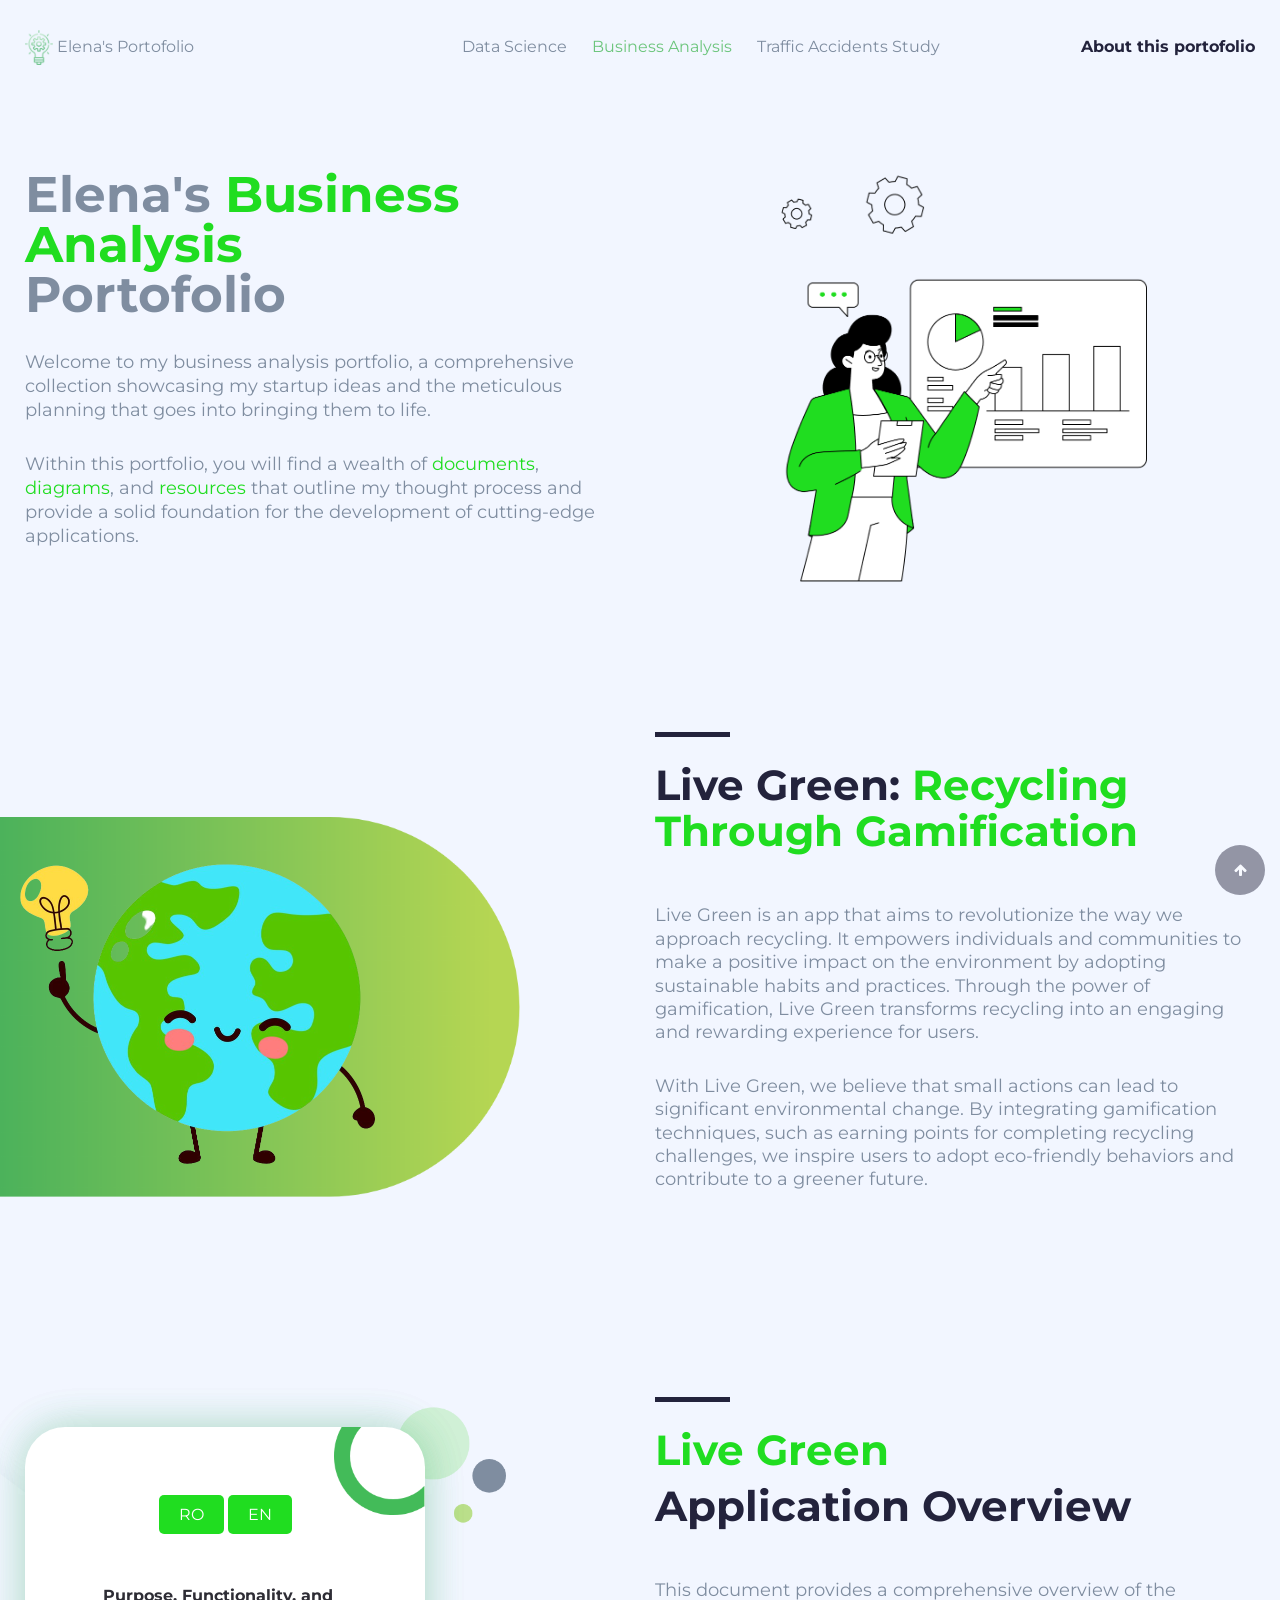
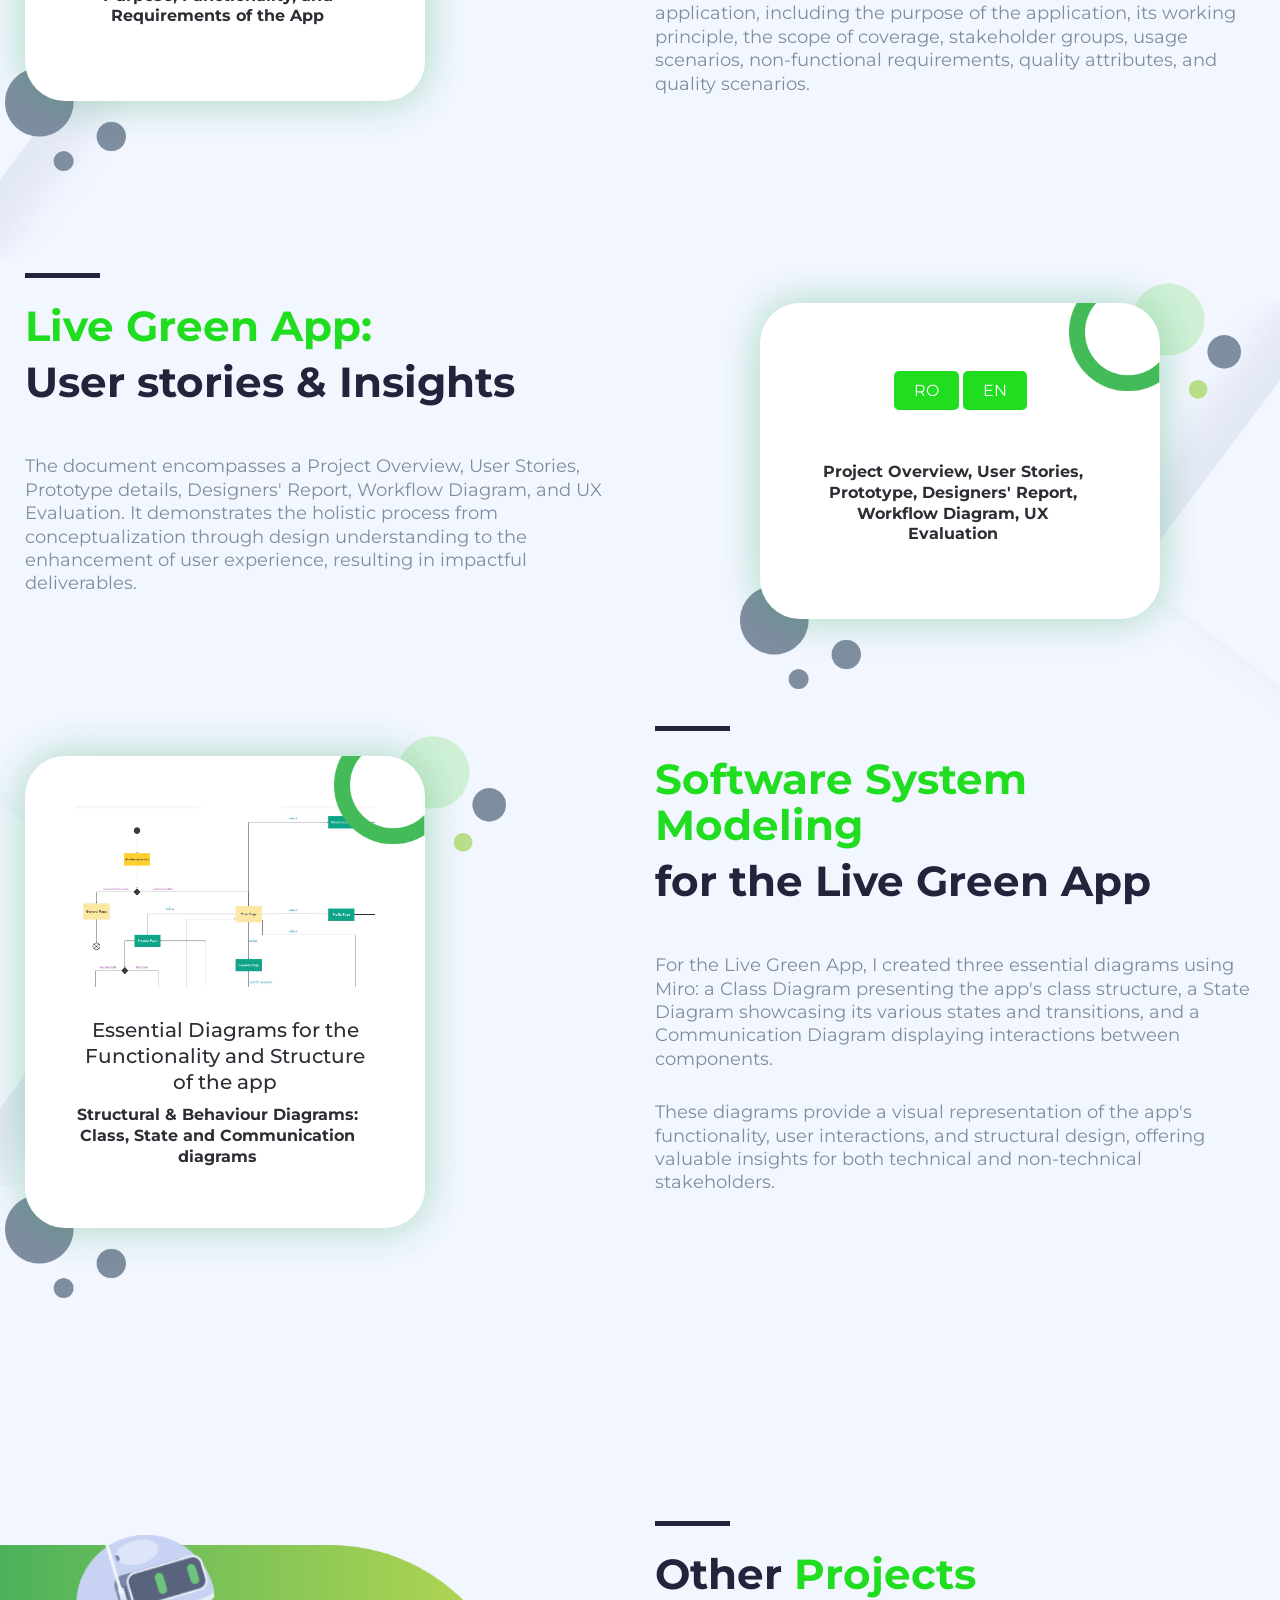
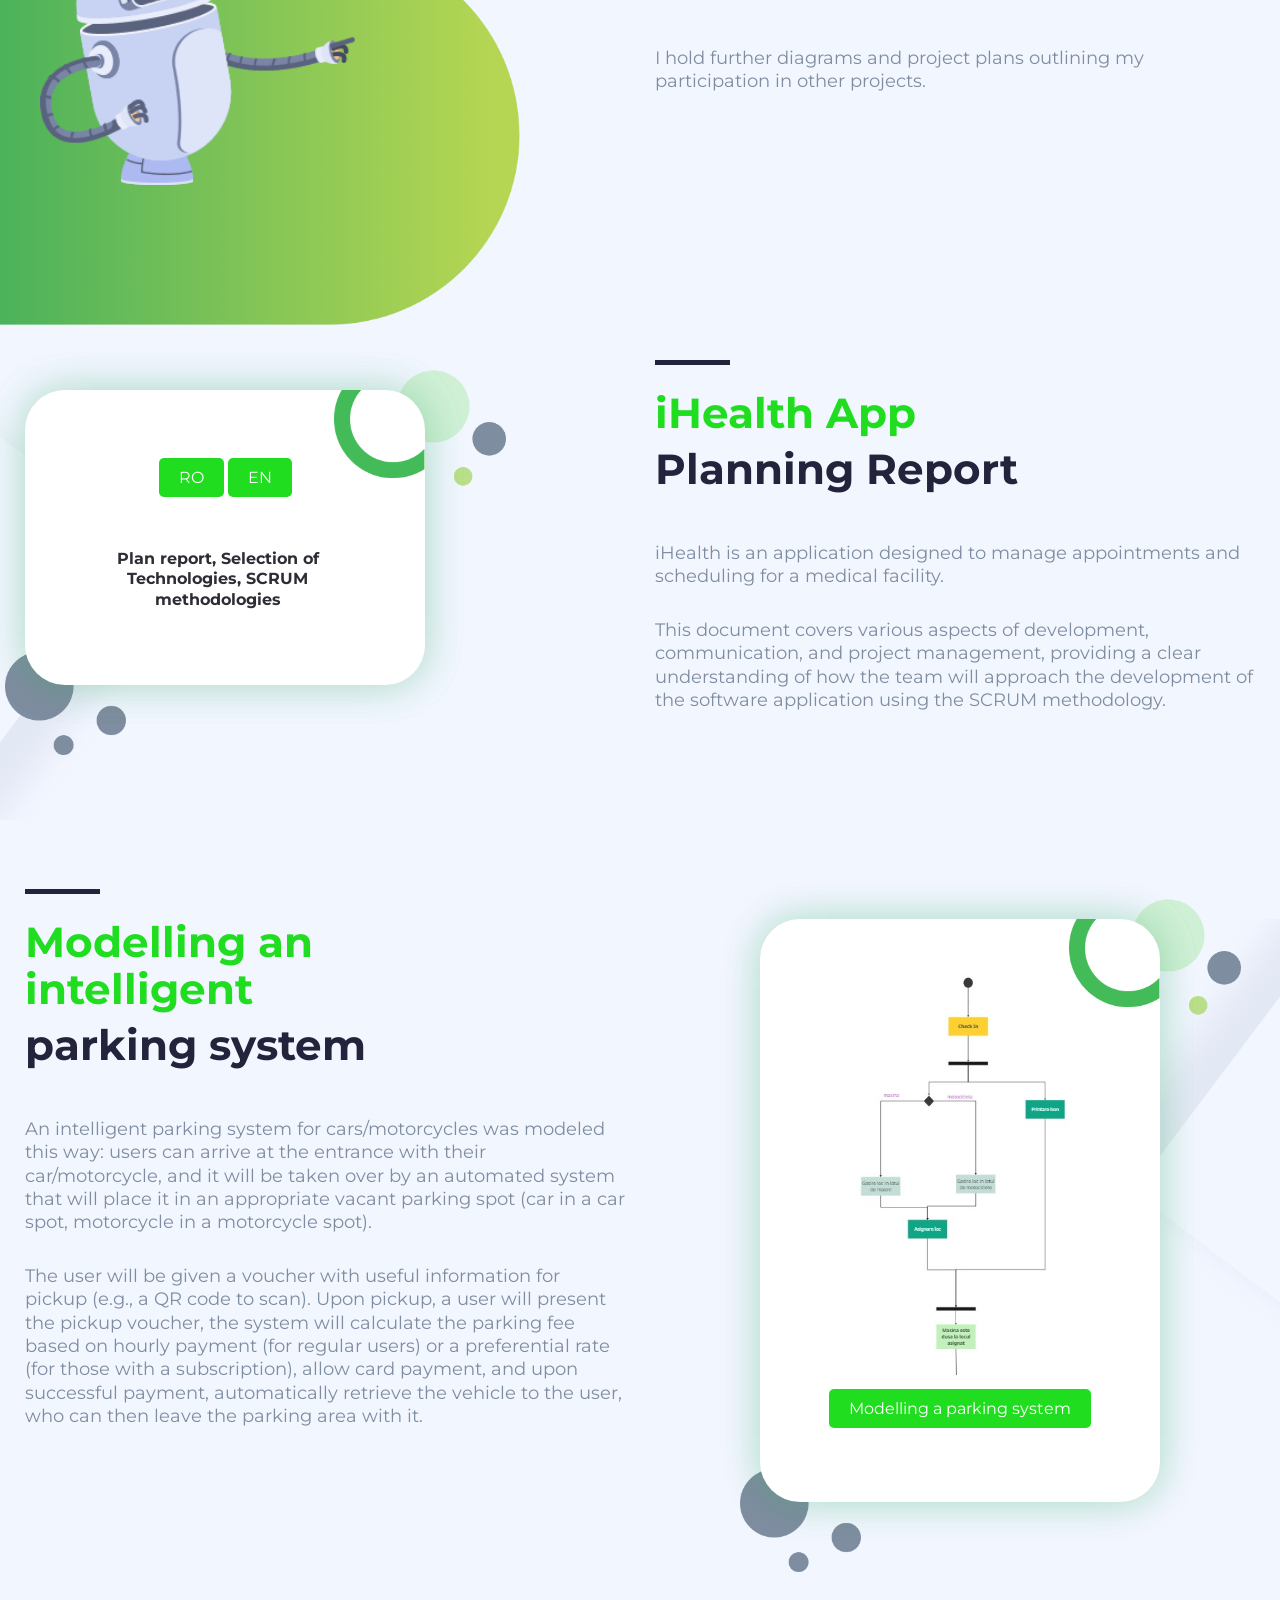
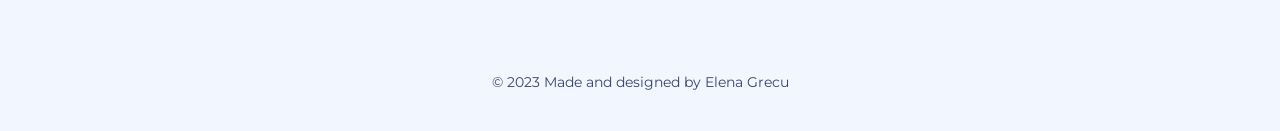
==== business-analysis.html @ 691c973b "Update business-analysis.html" ====
<!DOCTYPE html>
<html lang="ro">

<head>
    <meta http-equiv="Content-Type" content="text/html; charset=utf-8">
    <title>Elena's portofolio</title>
    <link rel="icon" type="image/x-icon" href="assets/images/favicon.ico">
    <meta name="viewport" content="width=device-width">
    <meta name="description" content="Elena's Data Science Portofolio">
    <meta name="keywords" content="data science, machine learning, artificial intelligence, programming, software engineering, web development, computer science, technology, coding, algorithms, analytics, statistics, alexandra grecu, Elena Grecu">
    <link rel="stylesheet" href="https://maxcdn.bootstrapcdn.com/bootstrap/3.4.0/css/bootstrap.min.css">
    <link rel="stylesheet" href="https://cdnjs.cloudflare.com/ajax/libs/font-awesome/4.7.0/css/font-awesome.min.css">
    <link rel="preconnect" href="https://fonts.gstatic.com">
    <link href="https://fonts.googleapis.com/css2?family=Montserrat:ital,wght@0,300;0,400;0,500;0,600;0,700;0,800;1,400&display=swap" rel="stylesheet">
    <link rel="stylesheet" type="text/css" href="./assets/css/animate.css">
    <link rel="stylesheet" type="text/css" href="./assets/css/style2.css">
</head>

<body>
    <!-- < -->
      <header>
        <div class="container">
          <div class="row">
            <div class="col-md-3 col-xs-12">
              <div class="logo-area">
                <a
                  href="index.html"
                  style="
                    color: inherit;
                    text-decoration: none;
                    font-size: 16px;
                    /* font-weight: bold; */
                    
                  "
                >
                  <img
                    style="height: 35px"
                    src="./assets/images/bec.png"
                    alt=""
                  />
                  Elena's Portofolio
                </a>
              </div>
            </div>
            <div class="col-md-6 hidden-sm hidden-xs col-xs-12">
              <ul class="header-menu-center">
                <li><a href="data-science-page.html">Data Science</a></li>
                <li><a href="business-analysis.html" style="color: #6cc57c;">Business Analysis</a></li>
                <li><a href="https://alexandragrecu.github.io/accidente-rutiere-din-Romania/" target="_blank">Traffic Accidents Study</a></li>
              </ul>
            </div>
            <div class="col-md-3 hidden-sm hidden-xs col-xs-12">
              <ul class="header-menu-right">
                <li>
                  <a class="login-butto" href="index.html"
                    >About this portofolio</a
                  >
                </li> 
                <!-- <li><a class="register-button" href="#">Register</a></li> -->
              </ul>
            </div>
            <div class="hidden-md col-xs-12">
              <!-- Simulate a smartphone / tablet -->
              <div class="mobile-container">
                <!-- Top Navigation Menu -->
                <div class="topnav">
                  <div id="myLinks">
                    <ul class="header-menu-mobile">
                      <li><a href="data-science-page.html">Data Science</a></li>
                      <li><a href="business-analysis.html" style="color: #6cc57c;">Business Analysis</a></li>
                      <li><a href="https://alexandragrecu.github.io/accidente-rutiere-din-Romania/" target="_blank">Traffic Accidents Study</a></li>
                      <li>
                        <a class="login-butto" href="index.html"
                          >About this portofolio</a
                        >
                      </li>
                      <!-- <li><a class="register-button" href="#">Register</a></li> -->
                    </ul>
                  </div>
                  <a
                    href="javascript:void(0);"
                    class="icon"
                    onclick="myFunction()"
                  >
                    <i class="fa fa-bars"></i>
                  </a>
                </div>
              </div>
            </div>
          </div>
        </div>
      </header>
    </header>
    <div class="main-content">
        <div class="section-1-homepage">
          <div class="container">
            <div class="row">
              <div class="col-md-6 col-xs-12">
                
                <div class="title-section-1-home">
                  <span>Elena's</span> Business Analysis<br> <span>Portofolio</span>
                </div>
                <div class="text-section-1-home">
                  <p>Welcome to my business analysis portfolio, a comprehensive collection showcasing my startup ideas and the meticulous planning that goes into bringing them to life. </p>
                </div>
                <div class="text-section-1-home">
                  <p>Within this portfolio, you will find a wealth of <span>documents</span>, <span>diagrams</span>, and <span>resources</span> that outline my thought process and provide a solid foundation for the development of cutting-edge applications.</div>
              </div>
              <div class="col-md-6 col-xs-12 image-container">
                <img style="max-width:100%; height:430px" src="./assets/images/Picture17.png" alt="">
              </div>
            </div>
          </div>
        </div>
        <div class="section-4-homepage wow fadeInUp" data-wow-duration="2s">
          <div class="container">
            <div class="row">
              <div class="col-md-6 col-xs-12 image-container">
                <img class="hey" style="max-width:100%; height: 300px;" src="./assets/images/earth.png" alt="">
              </div>
              <div class="col-md-6 col-xs-12">
                <div class="box-text-general">
                  <div class="title-general-home">
                   <span> Live Green:</span> Recycling Through Gamification
                  </div>
                  <div class="text-general-home">
                    <p>Live Green is an app that aims to revolutionize the way we approach recycling. It empowers individuals and communities to make a positive impact on the environment by adopting sustainable habits and practices. Through the power of gamification, Live Green transforms recycling into an engaging and rewarding experience for users. </div>             
                    </p><div class="text-general-home">
                    With Live Green, we believe that small actions can lead to significant environmental change. By integrating gamification techniques, such as earning points for completing recycling challenges, we inspire users to adopt eco-friendly behaviors and contribute to a greener future. </div>
                </div>
              </div>
            </div>
          </div>
        </div>
        <div class="section-2-homepage wow fadeInUp" data-wow-duration="2s">
          <div class="container">
            <div class="row">
              <div class="col-md-5 col-xs-12">
                <div class="elements-column">
                <div class="box-section-general">
                  <!-- <a href="https://app.datacamp.com/workspace/w/6c9d82b8-cd31-4c52-8774-273d76a9531d" target="_blank"><img src="./assets/images/globe.png" alt=""></a> -->
                </br>
                <div class="buttons graph6">
                  <a href="https://drive.google.com/file/d/1_AqJut3839xTU5Zo-u4Qf8t7uZCPCh2w/view?usp=sharing" target="_blank">
                    <button id="button1">RO</button>
                  </a>
                  <a href="https://drive.google.com/file/d/17r69xDMjmor3cJlp36Nh5zQcIaoAexR2/view?usp=sharing" target="_blank">
                    <button id="button2">EN</button>
                  </a>
                </div>
                
                </br>
              </br> 
                  <!-- <a href="https://app.datacamp.com/workspace/w/6c9d82b8-cd31-4c52-8774-273d76a9531d" target="_blank"><h3>See the document </h3></a> -->
                  <p>Purpose, Functionality, and Requirements of the App</p>
                </br>
                </div>
                </div>
              </div>
              <div class="col-md-1 col-xs-12">

              </div>
              <div class="col-md-6 col-xs-12">
                <div class="box-text-general">
                  <div class="title-general-home">
                    <a href="https://app.datacamp.com/workspace/w/6c9d82b8-cd31-4c52-8774-273d76a9531d" target="_blank"><p class="subtitle-2">Live Green</p><span>Application Overview</span></a>
                  </div>
                  <div class="text-general-home">
                    <p>This document provides a comprehensive overview of the application, including <span>the purpose of the application</span>, its working principle, the scope of coverage, stakeholder groups, usage scenarios, non-functional requirements, quality attributes, and quality scenarios.  </div>
                    </p></div>
              </div>
            </div>
          </div>
        </div>
       
        <div class="section-3-homepage wow fadeInUp" data-wow-duration="2s">
          <div class="container">
            <div class="row">
              <div class="col-md-6 col-xs-12">
                <div class="box-text-general">
                  <div class="title-general-home">
                    <a href="https://app.datacamp.com/workspace/w/d6049a2d-1536-4d8d-bc6f-d5616fc0bb46" target="_blank"><p class="subtitle-2">Live Green App: </p><span>User stories & Insights</span></a>
                  </div>
                  <div class="text-general-home">
                    The document encompasses a Project Overview, User Stories, Prototype details, Designers' Report, Workflow Diagram, and UX Evaluation. It demonstrates the holistic process from conceptualization through design understanding to the enhancement of user experience, resulting in impactful deliverables.</div>
                </div>
              </div>
              <div class="col-md-1 col-xs-12">

              </div>
              <div class="col-md-5 col-xs-12">
                <div class="elements-column">
                <div class="box-section-general">
                  <!-- <a href="https://app.datacamp.com/workspace/w/6c9d82b8-cd31-4c52-8774-273d76a9531d" target="_blank"><img src="./assets/images/globe.png" alt=""></a> -->
                </br>
                <div class="buttons graph6">
                  <a href="https://drive.google.com/file/d/1DSiHU_jlLmCICuCprt4lgh5jXlogUVrO/view?usp=sharing" target="_blank">
                    <button id="button1">RO</button>
                  </a>
                  <a href="https://drive.google.com/file/d/1no0Mxrmud4ndqVIcKyiqf34TwbOM8T-u/view?usp=sharing" target="_blank">
                    <button id="button2">EN</button>
                  </a>
                </div>
                
                </br>
              </br> 
                  <!-- <a href="https://app.datacamp.com/workspace/w/6c9d82b8-cd31-4c52-8774-273d76a9531d" target="_blank"><h3>See the document </h3></a> -->
                  <p>Project Overview, User Stories, Prototype, Designers' Report, Workflow Diagram, UX Evaluation</p>
                </br>
                </div>
                </div>
 
            </div>
          </div>
        </div>
        <div class="section-2-homepage wow fadeInUp" data-wow-duration="2s">
          <div class="container">
            <div class="row">
              <div class="col-md-5 col-xs-12">
                <div class="elements-column">
                <div class="box-section-general">
                  <a href="https://miro.com/app/board/uXjVMvkHWYo=/?share_link_id=693115147504" target="_blank"><img src="./assets/images/Miro.jpeg" alt=""></a>
                  <a href="https://miro.com/app/board/uXjVMvkHWYo=/?share_link_id=693115147504" target="_blank"><h3>Essential Diagrams for the Functionality and Structure of the app</h3></a>
                  <p>Structural & Behaviour Diagrams: Class, State and Communication diagrams </p>
                </div>
                </div>
              </div>
              <div class="col-md-1 col-xs-12">

              </div>
              <div class="col-md-6 col-xs-12">
                <div class="box-text-general">
                  <div class="title-general-home">
                    <a href="https://miro.com/app/board/uXjVMvkHWYo=/?share_link_id=693115147504" target="_blank"><p class="subtitle-2">Software System Modeling</p><span>for the Live Green App</span></a>
                  </div>
                  <div class="text-general-home">
                    For the Live Green App, I created three essential diagrams using Miro: a Class Diagram presenting the app's class structure, a State Diagram showcasing its various states and transitions, and a Communication Diagram displaying interactions between components.  </div>
                </div>
                <div class="text-general-home">These diagrams provide a visual representation of the app's functionality, user interactions, and structural design, offering valuable insights for both technical and non-technical stakeholders.</div>
              </div>
              </div>
            </div>
          </div>
        </div>
        <div class="section-4-homepage wow fadeInUp" data-wow-duration="2s">
          <div class="container">
            <div class="row">
              <div class="col-md-6 col-xs-12 image-container">
                <img class="hey" style="max-width:100%; height: 250px;" src="./assets/images/Picture3.png" alt="">
              </div>
              <div class="col-md-6 col-xs-12">
                <div class="box-text-general">
                  <div class="title-general-home">
                   <span> Other</span> Projects
                  </div>
                  <div class="text-general-home">
                    <p>I hold further diagrams and project plans outlining my participation in other projects.
                    </p> </div>             
                    
                </div>
              </div>
            </div>
          </div>
        </div>
        <div class="section-2-homepage wow fadeInUp" data-wow-duration="2s">
          <div class="container">
            <div class="row">
              <div class="col-md-5 col-xs-12">
                <div class="elements-column">
                <div class="box-section-general">
                  <!-- <a href="https://app.datacamp.com/workspace/w/6c9d82b8-cd31-4c52-8774-273d76a9531d" target="_blank"><img src="./assets/images/globe.png" alt=""></a> -->
                </br>
                <div class="buttons graph6">
                  <a href="https://drive.google.com/file/d/191-B8B3EBjXyEZB3q5Nn8Nxi10x_H9sl/view?usp=sharing" target="_blank">
                    <button id="button1">RO</button>
                  </a>
                  <a href="https://drive.google.com/file/d/1WKAvLH89ElUxSqQJqWlHrQ6SIrRmnUkG/view?usp=sharing" target="_blank">
                    <button id="button2">EN</button>
                  </a>
                </div>
                
                </br>
              </br> 
                  <!-- <a href="https://app.datacamp.com/workspace/w/6c9d82b8-cd31-4c52-8774-273d76a9531d" target="_blank"><h3>See the document </h3></a> -->
                  <p>Plan report, Selection of Technologies, SCRUM methodologies</p>
                </br>
                </div>
                </div>
              </div>
              <div class="col-md-1 col-xs-12">

              </div>
              <div class="col-md-6 col-xs-12">
                <div class="box-text-general">
                  <div class="title-general-home">
                    <a href="https://drive.google.com/file/d/191-B8B3EBjXyEZB3q5Nn8Nxi10x_H9sl/view?usp=sharing" target="_blank"><p class="subtitle-2">iHealth App</p><span>Planning Report</span></a>
                  </div>
                  <div class="text-general-home">
                    <p>iHealth is an application designed to manage appointments and scheduling for a medical facility. </div>
                    </p></div>
                  <div class="text-general-home">
                    <p>This document covers various aspects of development, communication, and project management, providing a clear understanding of how the team will approach the development of the software application using the SCRUM methodology.  </div>
                    </p></div>
              </div>
            </div>
          </div>
        </div>
        <div class="section-3-homepage wow fadeInUp" data-wow-duration="2s">
          <div class="container">
            <div class="row">
              <div class="col-md-6 col-xs-12">
                <div class="box-text-general">
                  <div class="title-general-home">
                    <a href="https://miro.com/app/board/uXjVP6nlUO0=/?share_link_id=87428405059" target="_blank"><p class="subtitle-2">Modelling an intelligent</p><span>parking system</span></a>
                  </div>
                  <div class="text-general-home">
                    An intelligent parking system for cars/motorcycles was modeled this way: users can arrive at the entrance with their car/motorcycle, and it will be taken over by an automated system that will place it in an appropriate vacant parking spot (car in a car spot, motorcycle in a motorcycle spot).

                    </div>
                    <div class="text-general-home">
                      The user will be given a voucher with useful information for pickup (e.g., a QR code to scan). Upon pickup, a user will present the pickup voucher, the system will calculate the parking fee based on hourly payment (for regular users) or a preferential rate (for those with a subscription), allow card payment, and upon successful payment, automatically retrieve the vehicle to the user, who can then leave the parking area with it.
                      </div>
                </div>
              </div>
              <div class="col-md-1 col-xs-12">

              </div>
              <div class="col-md-5 col-xs-12">
                <div class="elements-column">
                <div class="box-section-general">
                  <a href="https://miro.com/app/board/uXjVP6nlUO0=/?share_link_id=87428405059" target="_blank"><img src="./assets/images/Miro2.jpeg" alt=""></a>
                  <div class="buttons graph6">
                    <a href="https://miro.com/app/board/uXjVP6nlUO0=/?share_link_id=87428405059" target="_blank">
                      <button id="button1">Modelling a parking system</button>
                    </a>
                   
                  </div>
                  <!-- <p>Structural & Behaviour Diagrams </p> -->
                </div>
                </div>
              </div>
            </div>
          </div>
        </div>
        
        </div>

    
    <footer>
        <div class="container">
            <div class="row">
                <div class="col-md-3 col-xs-12">
                    <!-- <h5> Email: alexandragrecu9844@gmail.com </h5> -->
                </div>
                <div class="col-md-1 col-xs-12">

                </div>
                <div class="col-md-3 col-xs-12">
                    <ul>
                        <!-- <li> <a href="#">alexandragrecu9844@gmail.com</a> </li> -->
                    </ul>
                </div>
                <div class="col-md-2 col-xs-12">
                    <ul class="social-media">
                        <!-- <li> <a href="#"><i class="fa fa-instagram" aria-hidden="true"></i>  </a> </li>
                        <li> <a href="#"><i class="fa fa-linkedin" aria-hidden="true"></i></a> </li>
                        <li> <a href="#"><i class="fa fa-facebook" aria-hidden="true"></i></a> </li> -->
                    </ul>
                </div>
            </div>
        </div>
        <div class="copyright">
          © 2023 Made and designed by Elena Grecu
        </div>
    </footer>
   
    <p id="top">
      <a href="#top" style="width: 50px; height: 50px; line-height: 50px; text-align: center; border-radius: 100%; color: #fff; background: #23233C; display: inline-block;"><i class="fa fa-arrow-up" aria-hidden="true"></i></a>
    </p>
    <script src="https://code.jquery.com/jquery-1.12.4.min.js"></script>
    <script src="https://stackpath.bootstrapcdn.com/bootstrap/4.3.1/js/bootstrap.min.js" integrity="sha384-JjSmVgyd0p3pXB1rRibZUAYoIIy6OrQ6VrjIEaFf/nJGzIxFDsf4x0xIM+B07jRM" crossorigin="anonymous"></script>
    <script src="./assets/js/wow.min.js"></script>
    <script src="./assets/js/javascript.js"></script>
</body>

</html>
---- assets/css/style2.css ----
body {
    font-family: "Montserrat", sans-serif;
    color: #7f8da0;
    background: #f2f6ff;
  }
  
  .col-xs-5ths,
  .col-sm-5ths,
  .col-md-5ths,
  .col-lg-5ths {
    position: relative;
    min-height: 1px;
    padding-right: 15px;
    padding-left: 15px;
  }
  
  .col-xs-5ths {
    width: 20%;
    float: left;
  }
  
  .col-xs-10th,
  .col-sm-10th,
  .col-md-10th,
  .col-lg-10th {
    position: relative;
    min-height: 1px;
    padding-right: 15px;
    padding-left: 15px;
  }
  
  .col-xs-10th {
    width: 80%;
    float: left;
  }
  
  @media (min-width: 768px) {
    .col-sm-5ths {
      width: 20%;
      float: left;
    }
    .col-sm-10th {
      width: 80%;
      float: left;
    }
  }
  
  .hidden {
    display: none !important;
  }
  
  @media (min-width: 992px) {
    .col-md-5ths {
      width: 20%;
      float: left;
    }
    .col-md-10th {
      width: 80%;
      float: left;
    }
    .col-md-6th {
      width: 60%;
      float: left;
    }
    .hidden-md {
      display: none !important;
    }
  }
  
  @media screen and (max-width: 991px) {
    .hidden-xs {
      display: none !important;
    }
  }
  
  @media (min-width: 1200px) {
    .col-lg-5ths {
      width: 20%;
      float: left;
    }
    .col-lg-10th {
      width: 80%;
      float: left;
    }
  }
  
  @media screen and (min-width: 1367px) {
    .container {
      max-width: 1170px;
      width: 100%;
    }
  }
  
  @media screen and (min-width: 1301px) and (max-width: 1366px) {
    .container {
      max-width: 1140px;
      width: 100%;
    }
  }
  
  @media screen and (min-width: 1200px) and (max-width: 1300px) {
    .container {
      max-width: 1260px;
      width: 100%;
    }
  }
  
  :focus {
    outline: 0;
  }
  
  article,
  aside,
  details,
  figcaption,
  figure,
  footer,
  header,
  hgroup,
  menu,
  nav,
  section {
    display: block;
  }
  
  body {
    line-height: 1;
  }
  
  ol,
  ul {
    list-style: none;
  }
  
  blockquote,
  q {
    quotes: none;
  }
  
  blockquote:before,
  blockquote:after,
  q:before,
  q:after {
    content: "";
    content: none;
  }
  
  table {
    border-collapse: collapse;
    border-spacing: 0;
  }
  
  input[type="search"]::-webkit-search-cancel-button,
  input[type="search"]::-webkit-search-decoration,
  input[type="search"]::-webkit-search-results-button,
  input[type="search"]::-webkit-search-results-decoration {
    -webkit-appearance: none;
    -moz-appearance: none;
  }
  
  input[type="search"] {
    -webkit-appearance: none;
    -moz-appearance: none;
    -webkit-box-sizing: content-box;
    -moz-box-sizing: content-box;
    box-sizing: content-box;
  }
  
  textarea {
    overflow: auto;
    vertical-align: top;
    resize: vertical;
  }
  
  audio,
  canvas,
  video {
    display: inline-block;
    display: inline;
    zoom: 1;
    max-width: 100%;
  }
  
  audio:not([controls]) {
    display: none;
    height: 0;
  }
  
  [hidden] {
    display: none;
  }
  
  html {
    font-size: 100%;
    -webkit-text-size-adjust: 100%;
    -ms-text-size-adjust: 100%;
  }
  
  a:focus {
    outline: thin dotted;
  }
  
  a:active,
  a:hover {
    outline: 0;
  }
  
  img {
    border: 0;
    -ms-interpolation-mode: bicubic;
  }
  
  figure {
    margin: 0;
  }
  
  form {
    margin: 0;
  }
  
  fieldset {
    border: 1px solid #c0c0c0;
    margin: 0 2px;
    padding: 0.35em 0.625em 0.75em;
  }
  
  legend {
    border: 0;
    padding: 0;
    white-space: normal;
    *margin-left: -7px;
  }
  
  button,
  input,
  select,
  textarea {
    font-size: 100%;
    margin: 0;
    vertical-align: baseline;
    vertical-align: middle;
  }
  
  button,
  input {
    line-height: normal;
  }
  
  button,
  select {
    text-transform: none;
  }
  
  button,
  html input[type="button"],
  input[type="reset"],
  input[type="submit"] {
    -webkit-appearance: button;
    cursor: pointer;
    overflow: visible;
  }
  
  button[disabled],
  html input[disabled] {
    cursor: default;
  }
  
  input[type="checkbox"],
  input[type="radio"] {
    box-sizing: border-box;
    padding: 0;
    height: 13px;
    width: 13px;
  }
  
  input[type="search"] {
    -webkit-appearance: textfield;
    -moz-box-sizing: content-box;
    -webkit-box-sizing: content-box;
    box-sizing: content-box;
  }
  
  input[type="search"]::-webkit-search-cancel-button,
  input[type="search"]::-webkit-search-decoration {
    -webkit-appearance: none;
  }
  
  button::-moz-focus-inner,
  input::-moz-focus-inner {
    border: 0;
    padding: 0;
  }
  
  textarea {
    overflow: auto;
    vertical-align: top;
  }
  
  table {
    border-collapse: collapse;
    border-spacing: 0;
  }
  
  html,
  button,
  input,
  select,
  textarea {
    color: #222;
  }
  
  ::-moz-selection {
    background: #b3d4fc;
    text-shadow: none;
  }
  
  ::selection {
    background: #b3d4fc;
    text-shadow: none;
  }
  
  img {
    vertical-align: middle;
  }
  
  fieldset {
    border: 0;
    margin: 0;
    padding: 0;
  }
  
  textarea {
    resize: vertical;
  }
  
  .chromeframe {
    margin: 0.2em 0;
    background: #ccc;
    color: #000;
    padding: 0.2em 0;
  }
  
  /* The Modal (background) */
  
  .modal {
    display: none;
    /* Hidden by default */
    position: fixed;
    /* Stay in place */
    z-index: 999;
    /* Sit on top */
    padding-top: 100px;
    /* Location of the box */
    left: 0;
    top: 0;
    width: 100%;
    /* Full width */
    height: 100%;
    /* Full height */
    overflow: auto;
    /* Enable scroll if needed */
    background-color: rgb(0, 0, 0);
    /* Fallback color */
    background-color: rgba(0, 0, 0, 0.2);
    /* Black w/ opacity */
  }
  
  /* Modal Content */
  
  .modal-content {
    position: relative;
    background-color: #fefefe;
    margin: auto;
    padding: 0;
    border: 0;
    width: 100%;
    max-width: 550px;
    border-radius: 40px;
    box-shadow: 0 0px 40px rgba(49, 169, 93, 0.2),
      0 0px 40px rgba(49, 169, 93, 0.2);
    -webkit-animation-name: animatetop;
    -webkit-animation-duration: 0.4s;
    animation-name: animatetop;
    animation-duration: 0.4s;
  }
  
  @media screen and (max-widht: 767px) {
    .modal-content {
      max-width: calc(100vw - 30px);
    }
  }
  
  /* Add Animation */
  
  @-webkit-keyframes animatetop {
    from {
      top: -300px;
      opacity: 0;
    }
    to {
      top: 0;
      opacity: 1;
    }
  }
  
  @keyframes animatetop {
    from {
      top: -300px;
      opacity: 0;
    }
    to {
      top: 0;
      opacity: 1;
    }
  }
  
  .modal-body form input[type="text"],
  .modal-body form input[type="email"],
  .modal-body form input[type="password"] {
    width: 100%;
    padding: 10px 10px;
    border: 0;
    border-bottom: 1px solid #707070;
    font-size: 16px;
    color: #2e2d35;
    line-height: 1.3;
  }
  
  form .form-group {
    margin-bottom: 20px;
    display: inline-block;
    width: 100%;
  }
  
  form ::placeholder {
    /* Chrome, Firefox, Opera, Safari 10.1+ */
    color: #2e2d35;
    font-weight: bold;
    opacity: 1;
    /* Firefox */
  }
  
  form :-ms-input-placeholder {
    /* Internet Explorer 10-11 */
    color: #2e2d35;
    font-weight: bold;
  }
  
  form ::-ms-input-placeholder {
    /* Microsoft Edge */
    color: #2e2d35;
    font-weight: bold;
  }
  
  .btn-green-gradient {
    padding: 5px 30px;
    line-height: 30px;
    font-size: 15px;
    font-weight: bold;
    color: #fff;
    text-align: center;
    background: rgb(181, 214, 83);
    background: linear-gradient(
      270deg,
      rgba(181, 214, 83, 1) 0%,
      rgba(49, 169, 93, 1) 100%
    );
    border-radius: 20px;
    border: 0;
  }
  
  /* The Close Button */
  
  .closeproduct,
  .closeregister,
  .close {
    color: #000;
    float: right;
    font-size: 28px;
    font-weight: bold;
    position: absolute;
    right: 30px;
  }
  
  .closeproduct:hover,
  .closeregister:hover,
  .close:hover,
  .close:focus {
    color: #000;
    text-decoration: none;
    cursor: pointer;
  }
  
  .modal-body {
    padding: 30px;
  }
  
  .main-content {
    display: inline-block;
    width: 100%;
    padding: 0;
  }
  
  /* Header Area */
  
  .logo-area img {
    max-width: 100%;
  }
  
  .logo-area a {
    text-decoration: none;
  }
  
  header {
    padding: 30px 0;
    display: inline-block;
    width: 100%;
  }
  
  header.affix {
    position: fixed;
    top: 0;
    left: 0;
    width: 100%;
    background: #fff;
    z-index: 999;
    -webkit-box-shadow: 0 0 11px -6px rgb(0 0 0 / 75%);
    -moz-box-shadow: 0 0 11px -6px rgba(0, 0, 0, 0.75);
    box-shadow: 0 0 11px -6px rgb(0 0 0 / 75%);
  }
  
  @media screen and (min-width: 992px) {
    header .row {
      display: flex;
      align-items: center;
    }
  }
  
  @media screen and (max-width: 991px) {
    header .logo-area img {
      max-width: 250px;
    }
  }
  
  header ul {
    padding: 0;
    margin: 0;
  }
  
  header ul li {
    float: left;
    margin-left: 25px;
  }
  
  header ul li a {
    text-decoration: none;
    font-size: 16px;
    color: #7f8da0;
    line-height: 1.3;
  }
  
  /* .box-single-product img {
    width: 200px;
    height: 170px;
  } */
  
  .header-menu-center {
    margin: 0;
    float: right;
  }
  
  .header-menu-right {
    float: right;
  }
  
  .header-menu-right a {
    color: #23233c;
    font-weight: bold;
  }
  
  header ul li a:hover {
    color: #20dd20;
    text-decoration: none;
  }
  
  .logout {
    font-weight: bold;
  }
  
  .dropbtn {
    border: none;
    padding: 0;
    background: transparent;
    text-decoration: none;
    font-size: 16px;
    color: #7f8da0;
    line-height: 1.3;
  }
  
  .dropbtn:after {
    content: "\f078";
    display: inline-block;
    font: normal normal normal 12px/1 FontAwesome;
    font-size: inherit;
    text-rendering: auto;
    -webkit-font-smoothing: antialiased;
    -moz-osx-font-smoothing: grayscale;
    font-size: 12px;
    margin-left: 5px;
  }
  
  .dropdown {
    position: relative;
    display: inline-block;
  }
  
  .dropdown-content {
    display: none;
    position: absolute;
    background-color: #fff;
    min-width: 190px;
    box-shadow: 0px 8px 16px 0px rgba(0, 0, 0, 0.2);
    border-radius: 10px;
    z-index: 1;
    padding: 15px 5px 15px 0;
  }
  
  @media screen and (max-width: 991px) {
    .dropdown-content {
      position: relative;
      padding: 15px;
      margin: 10px 0;
    }
    .header-menu-mobile {
      padding: 30px 0 0;
    }
  }
  
  .dropdown-content a {
    color: black;
    padding: 5px 0;
    text-decoration: none;
    display: block;
  }
  
  .dropdown:hover .dropdown-content {
    display: block;
  }
  
  @media screen and (max-width: 991px) {
    .header-menu-mobile li {
      float: none;
      width: 100%;
      display: inline-block;
      margin: 0 0 15px;
    }
  }
  
  .mobile-container {
  }
  
  .topnav {
    overflow: hidden;
    background-color: transparent;
    position: relative;
    overflow: visible;
  }
  
  .topnav #myLinks {
    display: none;
    width: 100%;
  }
  
  .topnav a {
  }
  
  .topnav a.icon {
    background: transparent;
    display: block;
    position: absolute;
    right: 10px;
    top: -45px;
    color: #000;
    font-size: 20px;
    color: #000;
    z-index: 99;
  }
  
  .topnav a.icon i {
    color: #000;
    font-size: 35px;
  }
  
  .topnav a:hover {
    background-color: transparent;
    color: black;
  }
  
  .active {
    background-color: #04aa6d;
    color: white;
  }
  
  /*Footer Area*/
  
  footer {
    display: inline-block;
    width: 100%;
    padding: 30px 0;
  }
  
  footer ul {
    list-style: none;
    margin: 10px 0 0;
    padding: 0;
  }
  
  footer ul li {
    margin-bottom: 10px;
  }
  
  footer ul li a {
    text-decoration: none;
    font-size: 16px;
    color: #7f8da0;
    line-height: 1.3;
  }
  
  footer ul li a:hover {
    color: #20dd20;
    text-decoration: none;
  }
  
  .social-media {
    float: right;
  }
  
  .social-media li {
    float: left;
    margin-left: 20px;
  }
  
  .social-media li a {
    font-size: 24px;
  }
  
  .copyright {
    text-align: center;
    padding: 30px 0 0;
    color: #3a466d;
    font-size: 14px;
    line-height: 1.2;
  }
  
  @media screen and (max-width: 991px) {
    .social-media {
      float: none;
    }
    .social-media li {
      margin: 0 20px 0 0;
    }
    footer ul {
      margin: 20px 0 0;
    }
  }
  
  .image-container {
    display: flex;
    justify-content: center;
    align-items: center;
    height: 100%; /* Adjust this value based on your needs */
  }
  
  /* Homepage  */
  
  .section-1-homepage {
    display: inline-block;
    width: 100%;
    padding: 75px 0;
  }
  
  .subtitle-section-1-home {
    font-size: 17px;
    line-height: 1.2;
    margin: 50px 0 20px;
  }
  
  .title-section-1-home {
    font-size: 50px;
    line-height: 1;
    color: #20dd20;
    font-weight: bold;
  }
  
  .title-section-1-home span {
    color: #7f8da0;
  }
  
  .text-section-1-home {
    font-size: 18px;
    line-height: 24px;
    margin: 30px 0 0;
  }
  
  .text-section-1-home span {
    color: #20dd20;
  }
  .section-2-homepage {
    display: inline-block;
    width: 100%;
    padding: 130px 0 75px;
    position: relative;
  }
  
  .section-2-homepage::before {
    content: "";
    background: url(../images/umbra-stanga.png) top right no-repeat;
    width: 225px;
    height: 430px;
    background-size: cover;
    position: absolute;
    left: 0;
  }
  
  .box-section-general {
    border-radius: 40px;
    box-shadow: 0 0px 40px rgb(49 169 93 / 20%), 0 0px 40px rgb(49 169 93 / 20%);
    text-align: center;
    padding: 50px 50px;
    background: #fff;
    position: relative;
    display: inline-block;
    width: 100%;
    max-width: 400px;
    z-index: 1;
  }
  
  .box-section-general img {
    max-width: 300px;
  
    margin-bottom: 10px;
  }
  
  .box-section-general h3 {
    font-size: 20px;
    line-height: 1.3;
    color: #2e2d35;
  }
  
  .box-section-general p {
    max-width: calc(100% - 15px);
    font-size: 16px;
    line-height: 1.3;
    font-weight: bold;
    color: #2e2d35;
  }
  
  .box-section-general::before {
    content: "";
    background: url(../images/Group_51_elem.png) center center no-repeat;
    width: 91px;
    height: 88px;
    background-size: cover;
    position: absolute;
    top: 0;
    right: 0;
  }
  
  .title-general-home {
    font-size: 42px;
    line-height: 1.1;
    color: #20dd20;
    font-weight: bold;
    max-width: 500px;
    position: relative;
    margin: 0 0 50px;
  }
  
  .title-general-home::before {
    content: "";
    width: 75px;
    height: 5px;
    background: #23233c;
    position: absolute;
    top: -30px;
    left: 0;
  }
  
  .title-general-home span {
    color: #23233c;
  }
  
  .beforetitle-general-home {
    font-size: 18px;
    line-height: 1.3;
    color: #7f8da0;
  }
  
  .text-general-home {
    font-size: 18px;
    line-height: 1.3;
    color: #7f8da0;
    margin-bottom: 30px;
  }
  
  /* .text-general-home + .text-general-home {
    margin-top: 20px;
  } */
  
  /* .text-general-home:last-child {
    border-bottom: none;
    padding-bottom: 0;
    margin-top: 10px;
  } */
  
  .elements-column {
    position: relative;
    z-index: 1;
    position: relative;
    display: inline-block;
    width: 100%;
    max-width: 400px;
  }
  
  .elements-column::before {
    content: "";
    position: absolute;
    top: -20px;
    right: -90px;
    background: url(../images/group-elements.png) center center no-repeat;
    background-size: cover;
    width: 120px;
    height: 116px;
  }
  
  .elements-column::after {
    content: "";
    position: absolute;
    bottom: -70px;
    left: -20px;
    background: url(../images/Group_57.png) center center no-repeat;
    background-size: cover;
    width: 121px;
    height: 103px;
  }
  
  .section-3-homepage {
    display: inline-block;
    width: 100%;
    padding: 100px 0 100px;
    position: relative;
  }
  
  .section-3-homepage::before {
    content: "";
    background: url(../images/umbra-dreapta.png) bottom left no-repeat;
    width: 225px;
    height: 430px;
    background-size: cover;
    position: absolute;
    right: 0;
  }
  
  .section-4-homepage {
    display: inline-block;
    width: 100%;
    padding: 85px 0 75px;
    position: relative;
    /* margin-top: 70px; */
  }
  
  .section-4-homepage img {
    /* width: 400px; */
    /* margin-left: -200px; */
    /* margin-top: -200px; */
  }
  
  .section-4-homepage::before {
    content: "";
    background: url(../images/Path_74.png) center right no-repeat;
    width: calc(100vw / 2 - 60px);
    height: 380px;
    background-size: cover;
    position: absolute;
    left: -60px;
    top: 140px;
  }
  
  @media screen and (max-width: 991px) {
    .section-4-homepage::before {
      width: 100%;
      height: 200px;
      top: 80px;
      background: none;
    }
  
    .section-1-homepage {
      margin-top: 150px;
    }
  
    .main-content {
      margin-top: -150px;
    }
  }
  
  @media screen and (min-width: 992px) {
    .section-4-homepage .row {
      display: flex;
      align-items: center;
    }
  
    .section-4-homepage img {
      margin-left: -255px;
      margin-top: 45px;
    }
  }
  
  .section-5-homepage h2 {
    color: #20dd20;
    font-size: 35px;
    display: inline-block;
    width: 100%;
    margin-bottom: 60px;
  }
  
  .section-5-homepage {
    display: inline-block;
    width: 100%;
    padding: 25px 0 75px;
    position: relative;
  }
  
  .section-5-homepage::before {
    content: "";
    background: url(../images/umbra-stanga.png) top right no-repeat;
    width: 225px;
    height: 430px;
    background-size: cover;
    position: absolute;
    left: 0;
  }
  
  .section-6-homepage {
    display: inline-block;
    width: 100%;
    padding: 100px 0 105px;
    position: relative;
  }
  
  .section-6-homepage::before {
    content: "";
    background: url(../images/umbra-dreapta.png) bottom left no-repeat;
    width: 225px;
    height: 430px;
    background-size: cover;
    position: absolute;
    right: 0;
  }
  
  @media screen and (max-width: 991px) {
    .text-general-home {
      margin-bottom: 20px;
    }
    .section-6-homepage::before {
      display: none;
    }
    .section-6-homepage {
      padding-top: 30px;
    }
    .elements-column {
      margin: 70px auto;
      display: table;
    }
    .title-general-home {
      margin: 50px 0 30px;
    }
    .section-5-homepage h2 {
      margin-bottom: 15px;
    }
    .section-4-homepage {
      padding-bottom: 0;
      padding-top: 30px;
    }
    .section-5-homepage {
      padding-bottom: 0;
    }
    .section-3-homepage {
      padding: 30px 0;
    }
    .section-2-homepage {
      padding-bottom: 20px;
      padding-top: 0;
    }
    .section-1-homepage {
      padding-bottom: 0;
      padding-top: 0;
    }
    .subtitle-section-1-home {
      margin-top: 0;
    }
    .title-section-1-home {
      font-size: 36px;
    }
    .title-section-1-home br {
      display: none;
    }
    .elements-column::after,
    .elements-column::before {
      display: none;
    }
  }
  
  /* logged page */
  
  .section-1-logged {
    display: inline-block;
    width: 100%;
    padding: 130px 0 100px;
    position: relative;
  }
  
  .section-1-logged .container {
    position: relative;
    z-index: 1;
  }
  
  .section-1-logged::after {
    content: "";
    background: url(../images/Group_19.png) center center no-repeat;
    background-size: cover;
    width: 600px;
    height: 600px;
    position: absolute;
    top: 0;
    right: 0;
  }
  
  .cta-section {
    float: left;
  }
  
  .cta-section a {
    background: #23233c;
    color: #fff;
    padding: 15px 35px;
    font-size: 16px;
    line-height: 25px;
    border-radius: 5px;
  }
  
  .cta-section a:hover {
    text-decoration: none;
    transition: 0.5s all;
    opacity: 0.85;
  }
  
  @media screen and (min-width: 992px) {
    .info-section-1-logged {
      display: flex;
      align-items: center;
      justify-content: space-between;
    }
  }
  
  .disclaimer-points {
    color: #424743;
    border-radius: 100%;
    font-size: 24px;
    font-weight: bold;
    background: #d0f0d6;
    width: 200px;
    height: 200px;
    padding: 30px;
    float: right;
    display: flex;
    align-items: center;
    justify-content: center;
  }
  
  @media screen and (max-width: 991px) {
    .info-section-1-logged {
      display: flex;
      flex-direction: column;
      justify-content: center;
      align-items: center;
    }
    .info-section-1-logged div {
      float: none;
      margin: 30px 0 0;
    }
    .section-1-logged::after {
      display: none;
    }
    .section-1-logged {
      padding: 10px 0;
    }
  }
  
  .section-2-logged {
    padding: 35px 0;
    display: inline-block;
    width: 100%;
    position: relative;
  }
  
  .section-3-logged .box-text-general {
    margin-top: 100px;
  }
  
  .section-3-logged {
    padding: 35px 0;
    display: inline-block;
    width: 100%;
    position: relative;
  }
  
  @media screen and (min-width: 992px) {
    .section-3-logged img {
      float: right;
      max-width: 350px !important;
      width: 100%;
    }
    .section-2-logged::before {
      content: "";
      background: url(../images/umbra-dreapta.png) bottom left no-repeat;
      width: 225px;
      height: 430px;
      background-size: cover;
      position: absolute;
      right: 0;
    }
    .section-2-logged::after {
      content: "";
      background: url(../images/umbra-stanga.png) top right no-repeat;
      width: 225px;
      height: 430px;
      background-size: cover;
      position: absolute;
      left: 0;
    }
  }
  
  @media screen and (max-width: 991px) {
    .section-3-logged .box-text-general {
      margin: 0 0 50px;
    }
  }
  
  .section-1-scan {
    padding: 150px 0 50px;
    display: inline-block;
    width: 100%;
  }
  
  .box-add-to-scan {
    border-radius: 20px;
    box-shadow: 0 0px 40px rgba(35, 35, 60, 20%), 0 0px 40px rgba(35, 35, 60, 20%);
    padding: 30px;
    display: inline-block;
    width: 100%;
    max-width: 300px;
  }
  
  .points-number {
    color: #20dd20;
    font-size: 16px;
  }
  
  .box-add-to-scan .col-md-4 {
    text-align: center;
    font-size: 18px;
    color: #23233c;
    margin-top: 5px;
  }
  
  .box-add-to-scan .col-md-4 span {
    margin-top: 5px;
    display: block;
  }
  
  .btn-blue,
  .buttonaddproduct {
    background: #23233c;
    color: #fff;
    padding: 15px 25px;
    font-size: 15px;
    line-height: 20px;
    border-radius: 5px;
    border: 0;
    width: 150px;
    text-align: center;
  }
  
  .btn-blue:hover,
  .buttonaddproduct:hover {
    transition: 0.5s all;
    text-decoration: none;
    opacity: 0.85;
    color: #fff;
  }
  
  .disclaimer-points-added {
    background: #20dd20;
    color: #fff;
    padding: 15px;
    font-size: 15px;
    line-height: 20px;
    border-radius: 5px;
    display: inline-block;
    width: 100%;
    text-align: center;
  }
  
  .title-product {
    font-weight: bold;
    font-size: 18px;
    color: #23233c;
    display: inline-block;
    width: 100%;
    margin-bottom: 15px;
  }
  
  .scan-area {
    background: #23233c;
    display: block;
    width: 100%;
    max-width: 450px;
    border-radius: 10px;
    height: 400px;
  }
  
  .section-1-scan .disclaimer-points {
    position: absolute;
    top: -150px;
    right: 0;
    z-index: -1;
  }
  
  @media screen and (max-width: 991px) {
    .section-1-scan {
      padding: 10px 0;
    }
    .section-1-scan .disclaimer-points {
      position: relative;
      top: 0;
      margin: 30px auto 0;
      text-align: center;
      float: none;
    }
    .box-add-to-scan {
      margin: 30px 0;
    }
  }
  
  .cta-scan {
    margin: 30px 0;
  }
  
  .section-1-offers {
    display: inline-block;
    width: 100%;
    padding: 50px 0;
  }
  
  .wrapper-section-1-offers .disclaimer-points {
    float: none;
    margin: 0 auto;
    position: relative;
  }
  
  .wrapper-section-1-offers {
    position: relative;
    margin: 0 auto;
    display: table;
  }
  
  .wrapper-section-1-offers .disclaimer-points::before {
    content: "";
    background: url(../images/Ellipse_16.png) center center no-repeat;
    width: 25px;
    height: 25px;
    background-size: cover;
    position: absolute;
    right: -30px;
    top: 0px;
  }
  
  .wrapper-section-1-offers::before {
    content: "";
    background: url(../images/Ellipse_11.png) center center no-repeat;
    width: 75px;
    height: 75px;
    background-size: cover;
    position: absolute;
    left: -70px;
    top: -50px;
  }
  
  .wrapper-section-1-offers::after {
    content: "";
    position: absolute;
    bottom: -90px;
    left: -50px;
    background: url(../images/Group_57.png) center center no-repeat;
    background-size: cover;
    width: 121px;
    height: 103px;
  }
  
  .box-single-product,
  .box-single-offer {
    max-width: 300px;
    max-height: 300px;
    display: inline-block;
    border-top-left-radius: 50px;
    border-bottom-left-radius: 50px;
    border-top-right-radius: 50px;
    border-bottom-right-radius: 50px;
    background: #f2f6ff;
    box-shadow: 0 0px 40px rgba(171, 182, 204, 20%),
      0 0px 40px rgba(171, 182, 204, 20%);
    padding: 0 0 30px;
    position: relative;
  }
  
  .box-single-product img,
  .box-single-offer img {
    position: relative;
    margin: -100px auto 30px;
    display: table;
    max-width: 100%;
  }
  
  .box-single-product h4,
  .box-single-offer h4 {
    color: #23233c;
    font-size: 30px;
    line-height: 1.1;
    font-weight: bold;
    padding: 5px 30px 15px;
  }
  
  .info-product-single,
  .info-offer-single {
    padding: 0px 30px 20px;
  }
  
  .info-product-single .number-info-points-single,
  .info-offer-single .number-info-points-single {
    font-size: 18px;
    color: #ee6a6e;
  }
  
  .info-product-single .gramaj,
  .info-offer-single .gramaj {
    font-size: 18px;
    color: #23233c;
  }
  
  .cta-to-product {
    position: absolute;
    right: -30px;
    bottom: -10px;
  }
  
  .cta-to-product a {
    width: 60px;
    height: 60px;
    line-height: 60px;
    text-align: center;
    border-radius: 100%;
    color: #fff;
    background: #23233c;
    display: inline-block;
  }
  
  .cta-to-product a i {
    font-size: 20px;
  }
  
  .cta-to-product a:hover {
    transition: 0.5s all;
    text-decoration: none;
    color: #fff;
    opacity: 0.88;
  }
  
  .listing-offers .row .offer-general {
    display: inline-block;
    width: 100%;
    padding: 75px 0;
  }
  
  .listing-offers .row .offer-general:nth-child(2n + 1) {
    display: flex;
    align-items: center;
  }
  
  .listing-offers .row .offer-general:nth-child(2n + 1) .box-single-offer {
    float: right;
  }
  
  .listing-offers .row .offer-general:nth-child(2n + 1) .col-md-6:first-child {
    order: 2;
  }
  
  .listing-offers .row .offer-general:nth-child(2n + 1) .col-md-6:last-child {
    order: 1;
  }
  
  @media screen and (max-width: 991px) {
    .wrapper-section-1-offers {
      margin-top: 50px;
    }
    div.listing-offers div.row .offer-general .col-md-6:first-child {
      order: 1 !important;
    }
    div.listing-offers div.row .offer-general .col-md-6:last-child {
      order: 2 !important;
    }
    div.listing-offers .row .offer-general {
      display: flex;
      flex-direction: column;
      justify-content: center;
      padding: 10px 0;
    }
    .listing-offers .row .offer-general .box-single-offer {
      float: none !important;
      margin: 60px auto 20px;
      display: table;
    }
    .cta-to-product {
      right: 0;
      bottom: -30px;
    }
  }
  
  #seeMoreProducts,
  #seeMore {
    margin: 5px auto;
    padding: 15px 0;
    width: 50%;
    border-radius: 10px;
    background: #23233c;
    text-align: center;
    color: #fff;
    display: block;
    text-decoration: none;
    -webkit-transition: all 0.5s ease-in-out;
    -moz-transition: all 0.5s ease-in-out;
    -o-transition: all 0.5s ease-in-out;
    transition: all 0.5s ease-in-out;
  }
  
  #seeMoreProducts {
    margin: 0 auto;
    display: table;
  }
  
  .p {
    margin: 5px auto;
    padding: 8px 0;
    width: 50%;
    background: #333;
    text-align: center;
    color: #fff;
    display: block;
    text-decoration: none;
  }
  
  #seeMore:hover {
    background: #333;
  }
  
  #top a {
    color: #c12b2b;
    position: fixed;
    bottom: 5px;
    right: 15px;
    text-decoration: none;
    display: none;
  }
  
  .section-1-reward {
    display: inline-block;
    width: 100%;
    padding: 0px 0 50px;
  }
  
  @media screen and (min-width: 992px) {
    .section-1-reward .row {
      display: flex;
      align-items: center;
    }
  }
  
  .info-reward {
    color: #20dd20;
    font-size: 18px;
    line-height: 1.3;
  }
  
  .box-reward {
    margin: 0 auto;
    display: table;
    padding: 0 50px;
  }
  
  .box-reward img {
    text-align: center;
    margin: 0 auto;
    display: table;
  }
  
  .box-reward h4 {
    color: #20dd20;
    font-size: 30px;
    line-height: 1.1;
    font-weight: bold;
    margin-bottom: 30px;
  }
  
  .box-reward h4 span {
    color: #23233c;
  }
  
  .box-reward p {
    font-size: 16px;
    line-height: 22px;
    margin: 10px 0;
  }
  
  @media screen and (max-width: 991px) {
    .box-reward {
      padding: 10px 0;
    }
  }
  
  .section-1-reward .title-general-home::before {
    top: -40px;
  }
  
  .section-1-products .title-general-home::before {
    top: -40px;
  }
  
  .section-1-products {
    display: inline-block;
    width: 100%;
    padding: 150px 0;
    position: relative;
  }
  
  .section-1-products::after {
    position: absolute;
    top: 0;
    right: 0;
    background: url(../images/globe.png) center center no-repeat;
    background-size: cover;
    width: 475px;
    height: 475px;
    content: "";
  }
  
  .section-2-products {
    display: inline-block;
    width: 100%;
    padding: 50px 0 100px;
    position: relative;
  }
  
  .search-product {
    display: inline-block;
    width: 100%;
    border-bottom: 1px solid #ccc;
    max-width: 400px;
  }
  
  .search-product input[type="text"] {
    border: 0;
    background: transparent;
    padding: 10px;
    width: calc(100% - 30px);
  }
  
  .submit-search-product {
    background: transparent;
    color: green;
    background: url(../images/Loupe.png) center center no-repeat;
    background-size: contain;
    width: 20px;
    height: 20px;
    content: "";
    border: 0;
  }
  
  .search-product {
    border: 0;
    background: transparent;
    padding: 0;
    width: calc(100% - 30px);
    border-bottom: 1px solid #ccc;
    margin-bottom: 30px;
  }
  
  @media screen and (min-width: 992px) {
    .search-product,
    .filter-product {
      float: right;
    }
  }
  
  .filter-product label {
    color: #20dd20;
    font-weight: bold;
    display: inline-block;
    width: 100%;
    margin-bottom: 15px;
  }
  
  .filter-product {
    border-radius: 20px;
    box-shadow: 0 0px 40px rgb(35 35 60 / 20%), 0 0px 40px rgb(35 35 60 / 20%);
    padding: 30px 30px 50px;
    display: inline-block;
    width: 100%;
    max-width: 400px;
    position: relative;
  }
  
  .filter-product input[type="text"] {
    border: 0;
    border-bottom: 1px solid #ccc;
    background: transparent;
    padding: 10px;
    width: calc(100% - 30px);
  }
  
  .submit-filter-product {
    border: 0;
    background: url(../images/submit.png) center center no-repeat;
    background-size: cover;
    width: 40px;
    height: 40px;
    position: absolute;
    bottom: -20px;
    right: 0;
  }
  
  .box-single-product {
    margin-bottom: 100px;
    max-width: 250px;
  }
  
  @media screen and (min-width: 1600px) {
    .section-1-products::after {
      width: 570px;
      height: 570px;
      z-index: -1;
    }
  }
  
  @media screen and (max-width: 991px) {
    .box-single-product {
      margin: 0 auto 100px;
      display: table;
    }
    .section-2-products .wrapper-section-1-offers {
      margin-top: 10px;
      margin-bottom: 50px;
    }
    .section-1-products::after {
      display: none;
    }
    .search-product {
      margin-top: 50px;
    }
    .section-2-products {
      padding-top: 0;
    }
    .section-1-products {
      padding: 30px 0;
    }
  }
  
  .title-single-product-modal {
    color: #20dd20;
    font-size: 28px;
    font-weight: bold;
    margin-bottom: 30px;
  }
  
  .wrapper-modal-product {
    margin: 0 auto;
    display: table;
    max-width: 300px;
  }
  
  .wrapper-modal-product img {
    max-width: 200px;
    width: 100%;
    margin: 0 auto;
    display: table;
  }
  
  .wrapper-modal-product .btn-blue {
    margin: 0 auto;
    display: table;
    width: 100%;
  }
  
  .wrapper-modal-product .disclaimer-product-added {
    margin: 0 auto;
    display: table;
    width: 100%;
  }
  
  .wrapper-modal-product .info-product-single {
    padding-left: 0;
    padding-right: 0;
  }
  
  .disclaimer-product-added img {
    max-width: 100%;
  }
  
  .articol-general img {
    max-width: 100%;
  }
  
  .section-1-articole {
    display: inline-block;
    width: 100%;
    padding: 75px 0;
    position: relative;
  }
  
  .listing-articole {
    display: inline-block;
    width: 100%;
    padding: 30px 0;
  }
  
  .articol-general {
    display: inline-block;
    width: 100%;
    margin-bottom: 40px;
  }
  
  .articol-general:nth-child(2n + 1) .col-md-6:first-child {
    order: 2;
  }
  
  .articol-general:nth-child(2n + 1) .col-md-6:last-child {
    order: 1;
  }
  
  .articol-general:nth-child(2n + 1) {
    display: flex;
  }
  
  @media screen and (min-width: 992px) {
    .articol-general:nth-child(2n + 1) .col-md-6:first-child img {
      float: right;
    }
  }
  
  @media screen and (max-width: 991px) {
    .articol-general:nth-child(2n + 1) {
      display: flex;
      flex-direction: column;
    }
    .section-1-articole {
      padding: 30px 0;
    }
    .articol-general {
      display: flex;
      flex-direction: column;
    }
    .articol-general .col-md-6:first-child {
      order: 1 !important;
    }
    .articol-general .col-md-6:first-child img {
      margin: 0 auto;
      display: table;
    }
    .articol-general .col-md-6:last-child {
      order: 2 !important;
    }
  }
  
  .section-1-profile {
    display: inline-block;
    width: 100%;
    padding: 50px 0;
  }
  
  .section-1-settings {
    display: inline-block;
    width: 100%;
    padding: 200px 0;
  }
  
  .content-form {
    border-radius: 40px;
    box-shadow: 0 0px 40px rgb(49 169 93 / 20%), 0 0px 40px rgb(49 169 93 / 20%);
    text-align: center;
    padding: 50px 50px;
    background: #fff;
    position: relative;
    width: 100%;
    max-width: 600px;
    z-index: 11;
    margin: 0 auto;
  }
  
  .content-form .form-group {
    border-bottom: 1px solid #707070;
  }
  
  .content-form .form-group input[type="text"],
  .content-form .form-group input[type="email"],
  .content-form .form-group input[type="password"] {
    border: 0;
    padding: 10px;
    background: transparent;
    float: left;
  }
  
  .content-form .form-group label {
    float: left;
    margin-right: 10px;
    line-height: 34px;
  }
  
  .wrapper-form {
    position: relative;
  }
  
  .content-form::before {
    content: "";
    background: url(../images/Path_1956.png) center center no-repeat;
    width: 130px;
    height: 270px;
    position: absolute;
    bottom: -60px;
    right: -60px;
    z-index: 0;
    background-size: cover;
  }
  
  .content-form::after {
    content: "";
    background: url(../images/custom_1.png) center center no-repeat;
    width: 150px;
    height: 170px;
    position: absolute;
    top: -60px;
    right: -60px;
    z-index: 0;
    background-size: cover;
  }
  
  .wrapper-form::before {
    content: "";
    background: url(../images/Path_1955.png) center center no-repeat;
    width: 190px;
    height: 210px;
    position: absolute;
    bottom: 30px;
    left: 160px;
    z-index: 0;
    background-size: cover;
  }
  
  .wrapper-form::after {
    content: "";
    background: url(../images/Group_16150.png) center center no-repeat;
    width: 250px;
    height: 250px;
    position: absolute;
    top: -130px;
    left: 130px;
    z-index: 0;
    background-size: cover;
  }
  
  @media screen and (max-width: 991px) {
    .wrapper-form::after {
      left: 0;
      top: -140px;
    }
    .content-form::after {
      right: 0;
      top: -110px;
    }
    .wrapper-form::before {
      left: 40px;
      bottom: -150px;
      transform: rotate(255deg);
    }
    .content-form::before {
      right: 0;
    }
    .content-form .btn-green-gradient {
      margin-bottom: 10px;
    }
  }
  @media screen and (max-width: 767px) {
    .section-1-settings {
      padding: 140px 0;
    }
  }
  
  .subtitle-2 {
    color: #20dd20;
  }
  
  .buttons {
    display: flex;
    justify-content: center; /* center the buttons horizontally */
    margin-bottom: 20px;
  }
  
  .buttons button {
    background-color: #20dd20;
    border: none;
    color: white;
    padding: 10px 20px;
    text-align: center;
    text-decoration: none;
    display: inline-block;
    font-size: 16px;
    margin: 4px 2px;
    cursor: pointer;
    border-radius: 5px;
  }
  
  .buttons button:hover {
    background-color: #04aa6d;
  }
  
  .buttons button.clicked {
    background-color: #20dd20 !important;
  }
  
  @media (max-width: 767px) {
    /* .section-4-homepage .row {
      flex-direction: column-reverse;
    }
   */
    .section-2-homepage .row {
      display: flex;
      flex-direction: column-reverse;
    }
    
    .hey {
        display: none !important;
    }
    /* .section-3-homepage .row {
      display: flex;
      flex-direction: column;
    } */
    /* .section-6-homepage .row {
      display: flex;
      flex-direction: column;
    } */
  }
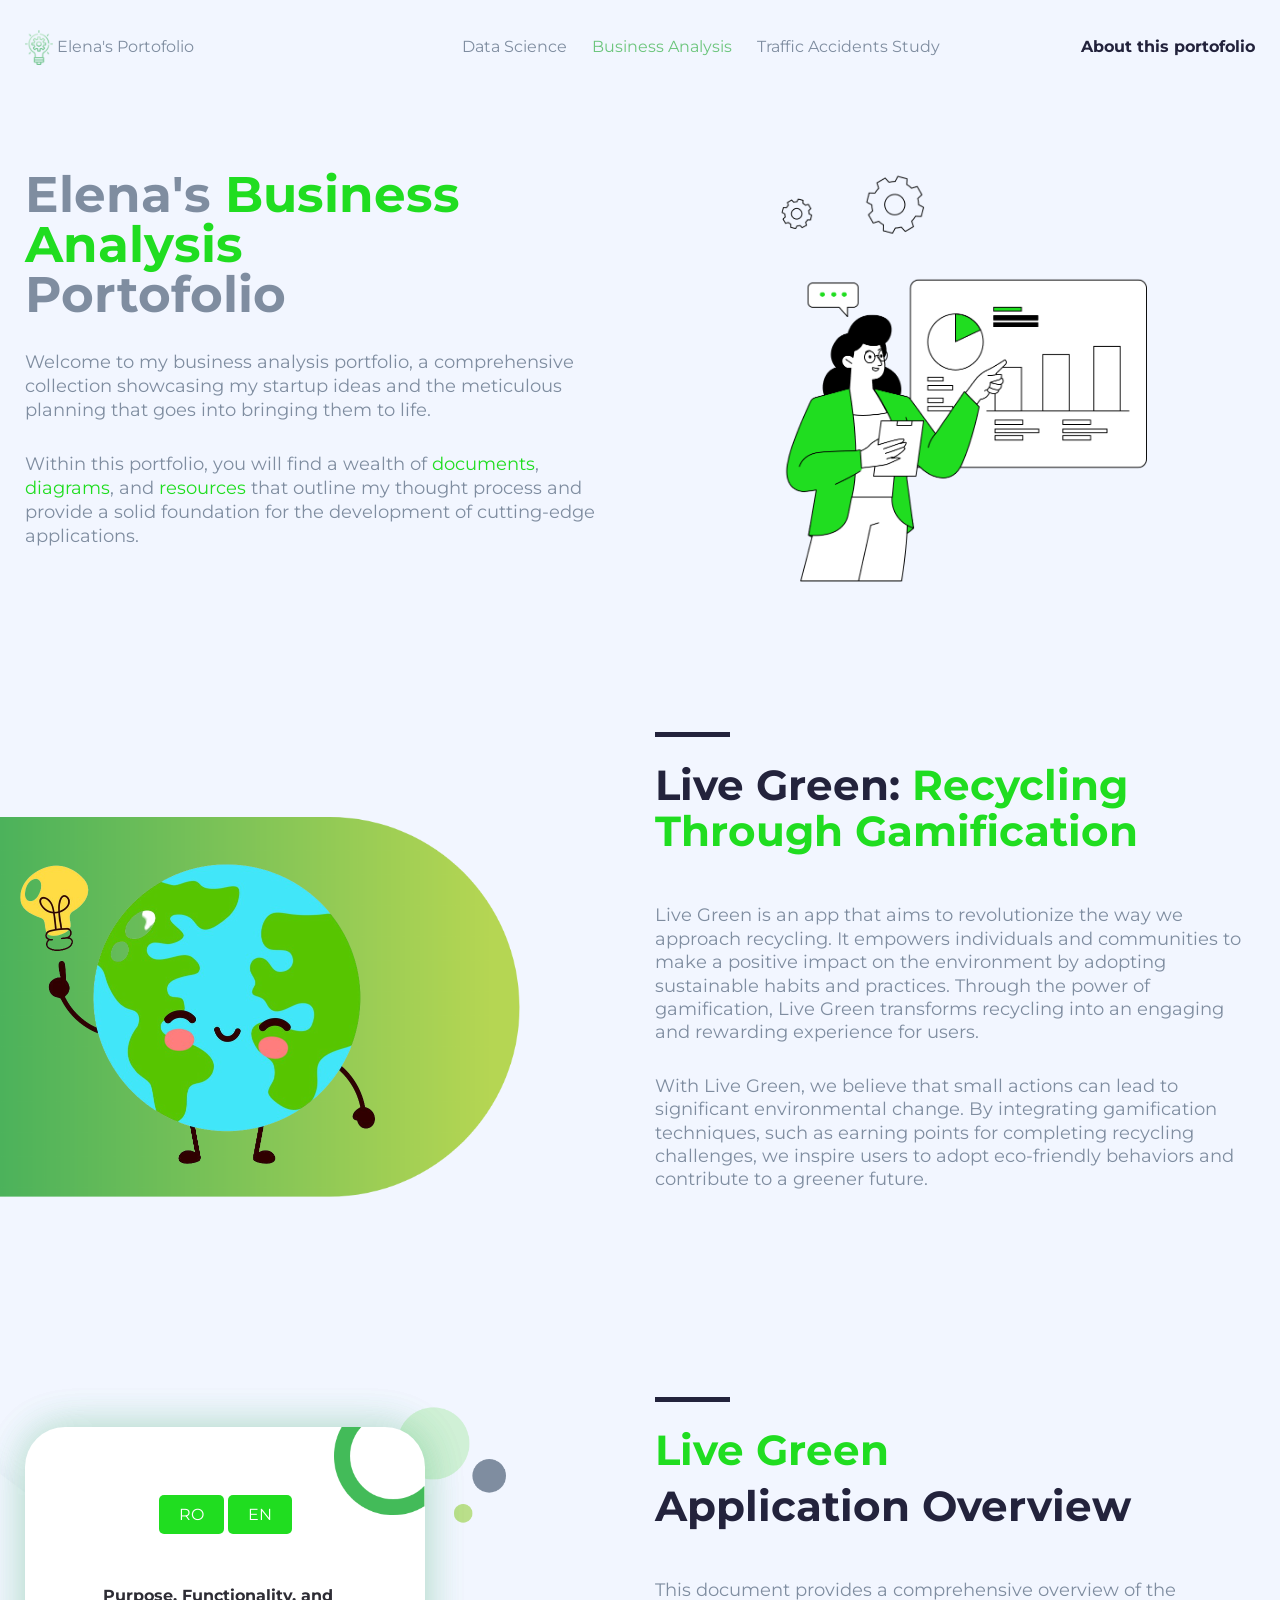
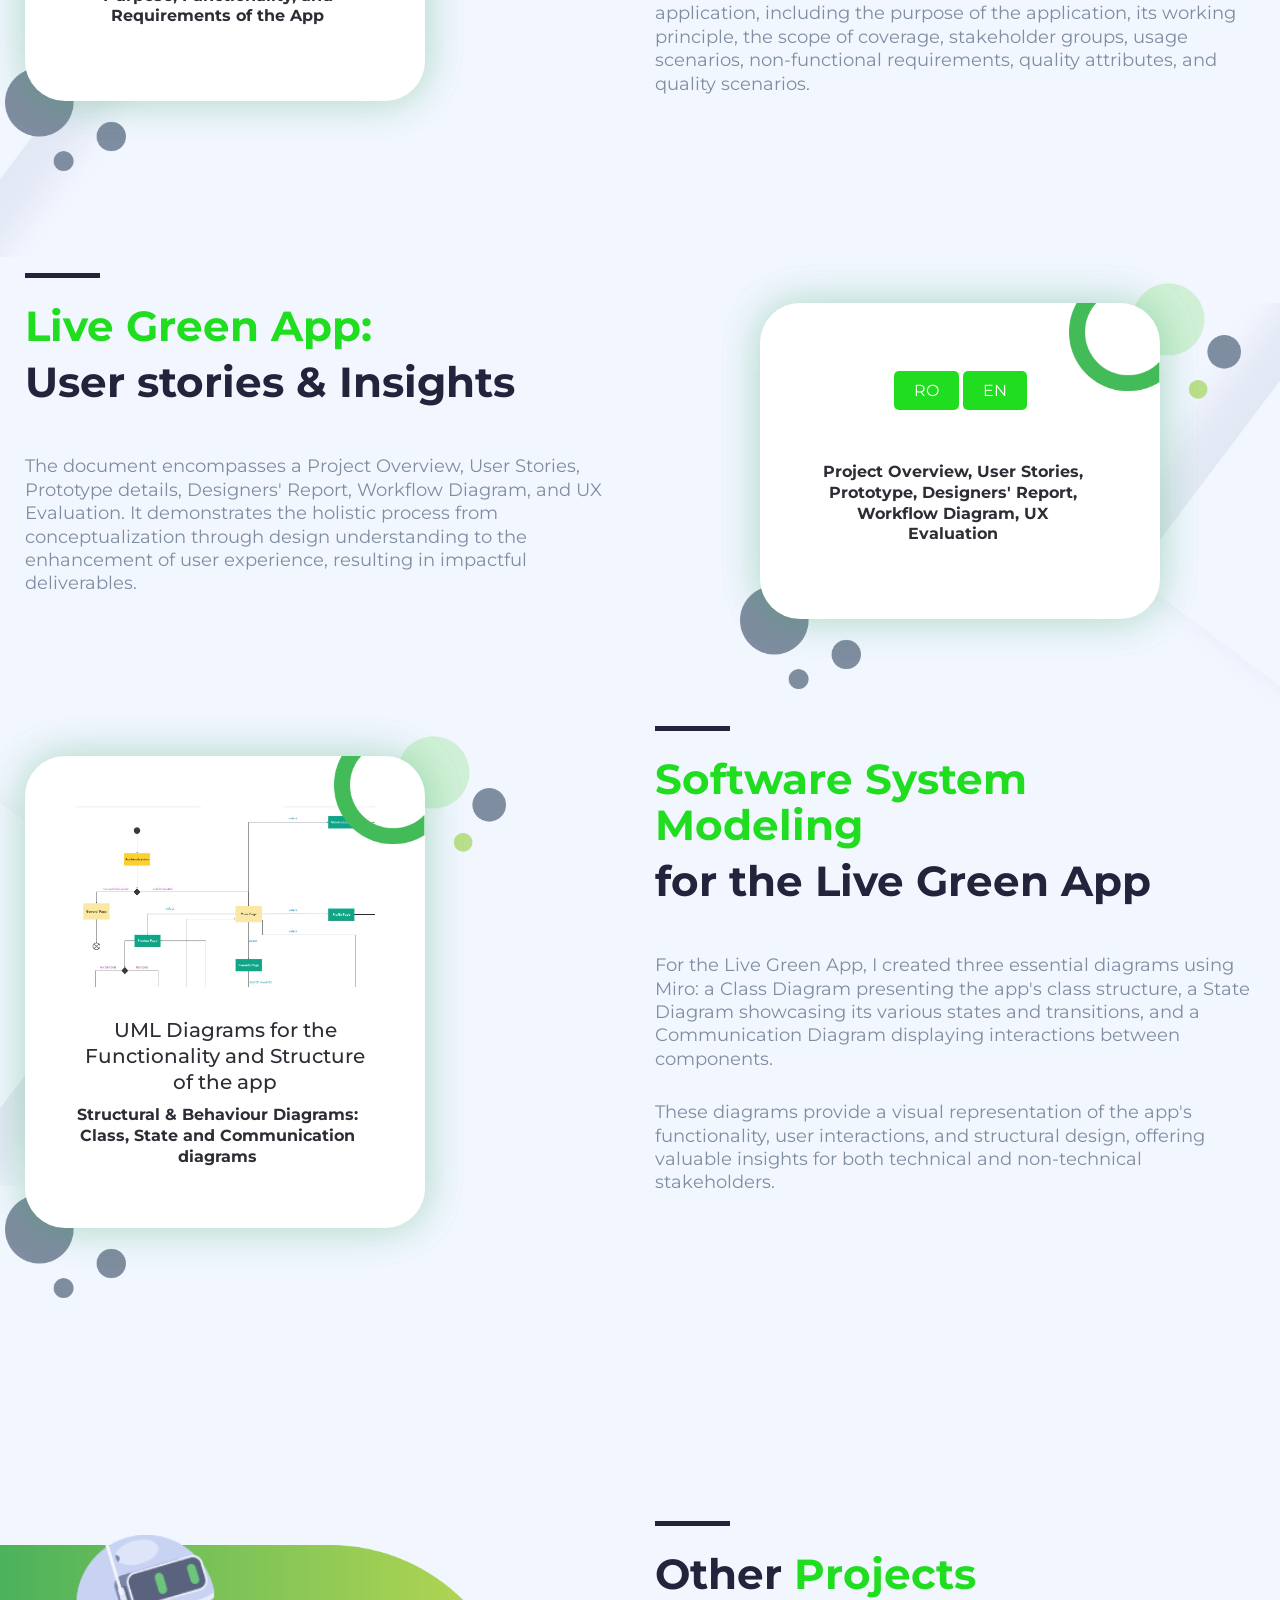
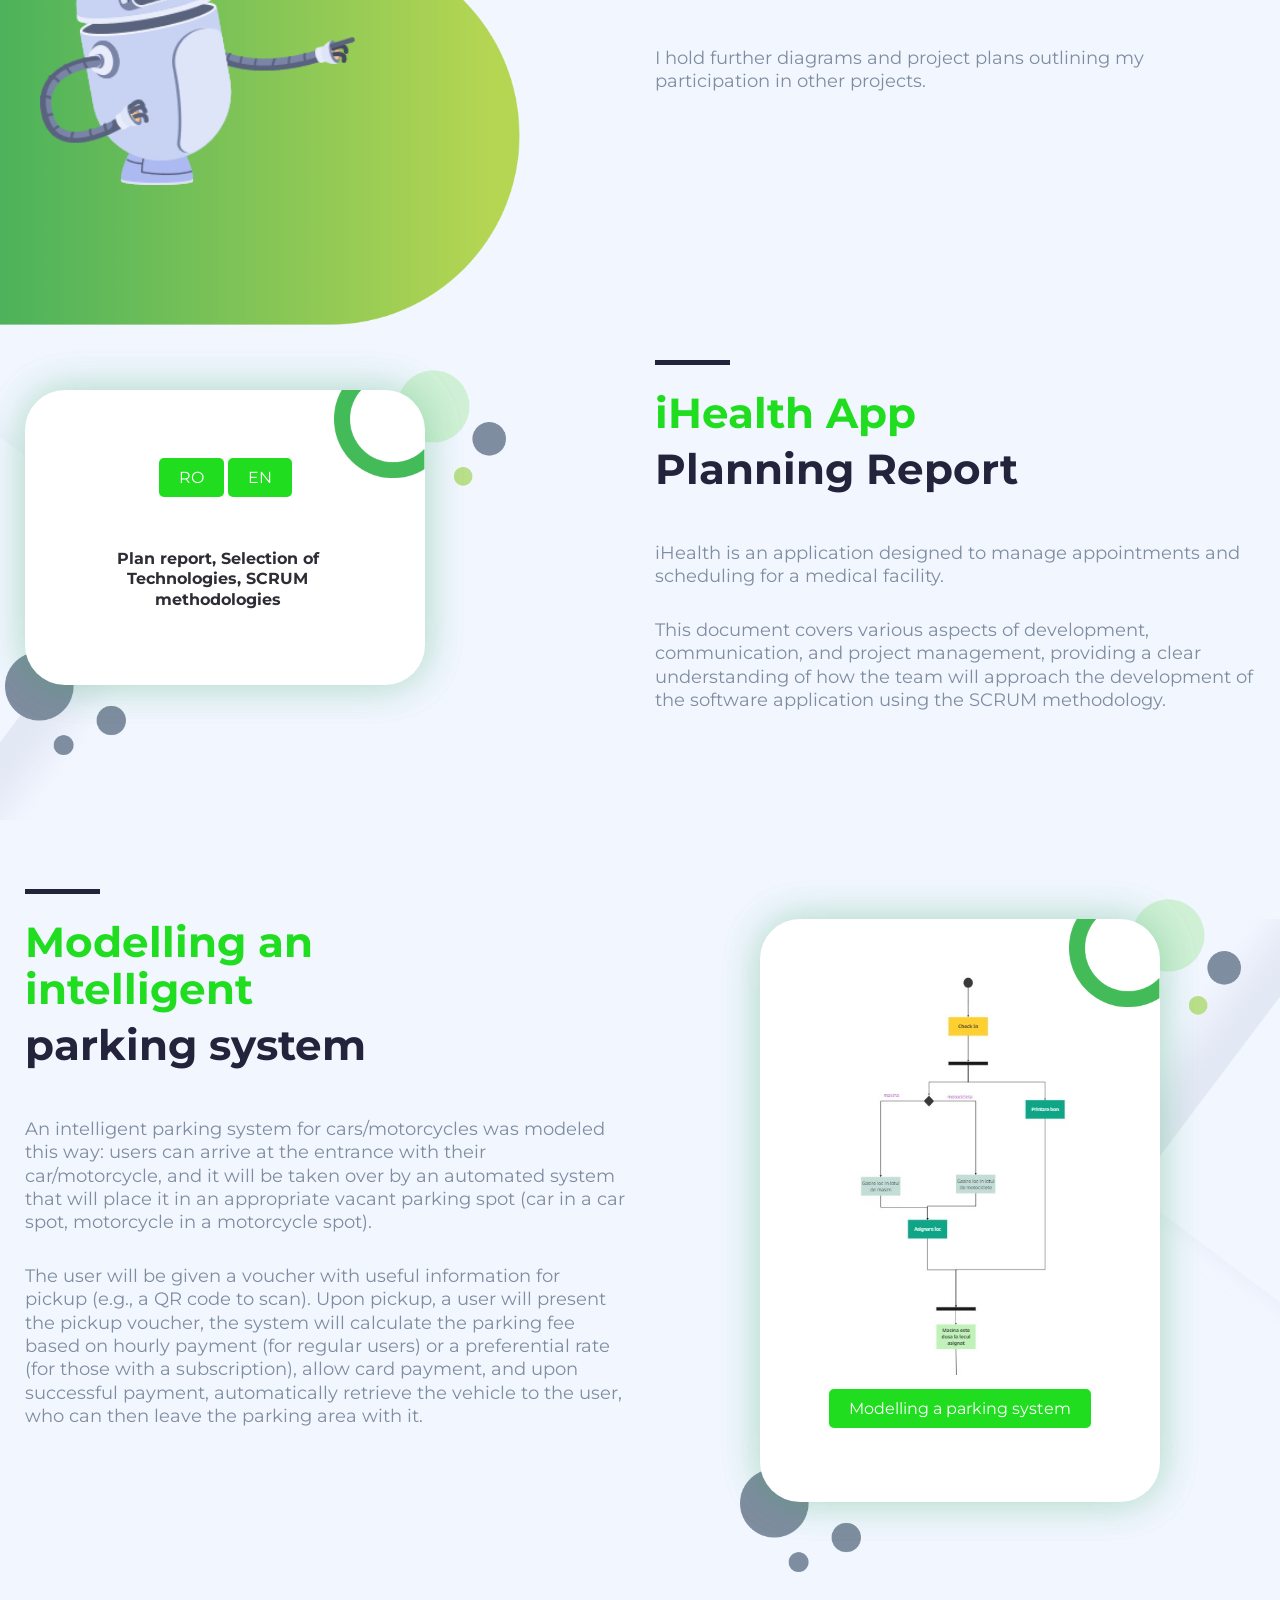
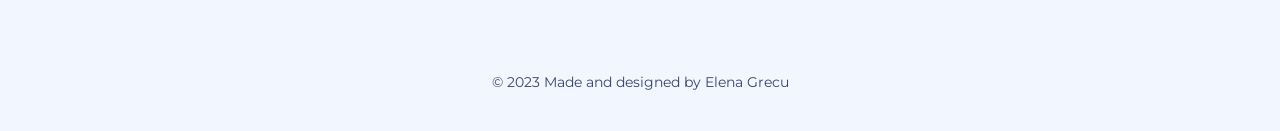
==== commit e272f365: "Check links." ====
--- a/business-analysis.html
+++ b/business-analysis.html
@@ -163,7 +163,7 @@
               <div class="col-md-6 col-xs-12">
                 <div class="box-text-general">
                   <div class="title-general-home">
-                    <a href="https://app.datacamp.com/workspace/w/6c9d82b8-cd31-4c52-8774-273d76a9531d" target="_blank"><p class="subtitle-2">Live Green</p><span>Application Overview</span></a>
+                    <a href="https://drive.google.com/file/d/1_AqJut3839xTU5Zo-u4Qf8t7uZCPCh2w/view?usp=sharing" target="_blank"><p class="subtitle-2">Live Green</p><span>Application Overview</span></a>
                   </div>
                   <div class="text-general-home">
                     <p>This document provides a comprehensive overview of the application, including <span>the purpose of the application</span>, its working principle, the scope of coverage, stakeholder groups, usage scenarios, non-functional requirements, quality attributes, and quality scenarios.  </div>
@@ -179,7 +179,7 @@
               <div class="col-md-6 col-xs-12">
                 <div class="box-text-general">
                   <div class="title-general-home">
-                    <a href="https://app.datacamp.com/workspace/w/d6049a2d-1536-4d8d-bc6f-d5616fc0bb46" target="_blank"><p class="subtitle-2">Live Green App: </p><span>User stories & Insights</span></a>
+                    <a href="https://drive.google.com/file/d/1DSiHU_jlLmCICuCprt4lgh5jXlogUVrO/view?usp=sharing" target="_blank"><p class="subtitle-2">Live Green App: </p><span>User stories & Insights</span></a>
                   </div>
                   <div class="text-general-home">
                     The document encompasses a Project Overview, User Stories, Prototype details, Designers' Report, Workflow Diagram, and UX Evaluation. It demonstrates the holistic process from conceptualization through design understanding to the enhancement of user experience, resulting in impactful deliverables.</div>
@@ -220,7 +220,7 @@
                 <div class="elements-column">
                 <div class="box-section-general">
                   <a href="https://miro.com/app/board/uXjVMvkHWYo=/?share_link_id=693115147504" target="_blank"><img src="./assets/images/Miro.jpeg" alt=""></a>
-                  <a href="https://miro.com/app/board/uXjVMvkHWYo=/?share_link_id=693115147504" target="_blank"><h3>Essential Diagrams for the Functionality and Structure of the app</h3></a>
+                  <a href="https://miro.com/app/board/uXjVMvkHWYo=/?share_link_id=693115147504" target="_blank"><h3>UML Diagrams for the Functionality and Structure of the app</h3></a>
                   <p>Structural & Behaviour Diagrams: Class, State and Communication diagrams </p>
                 </div>
                 </div>
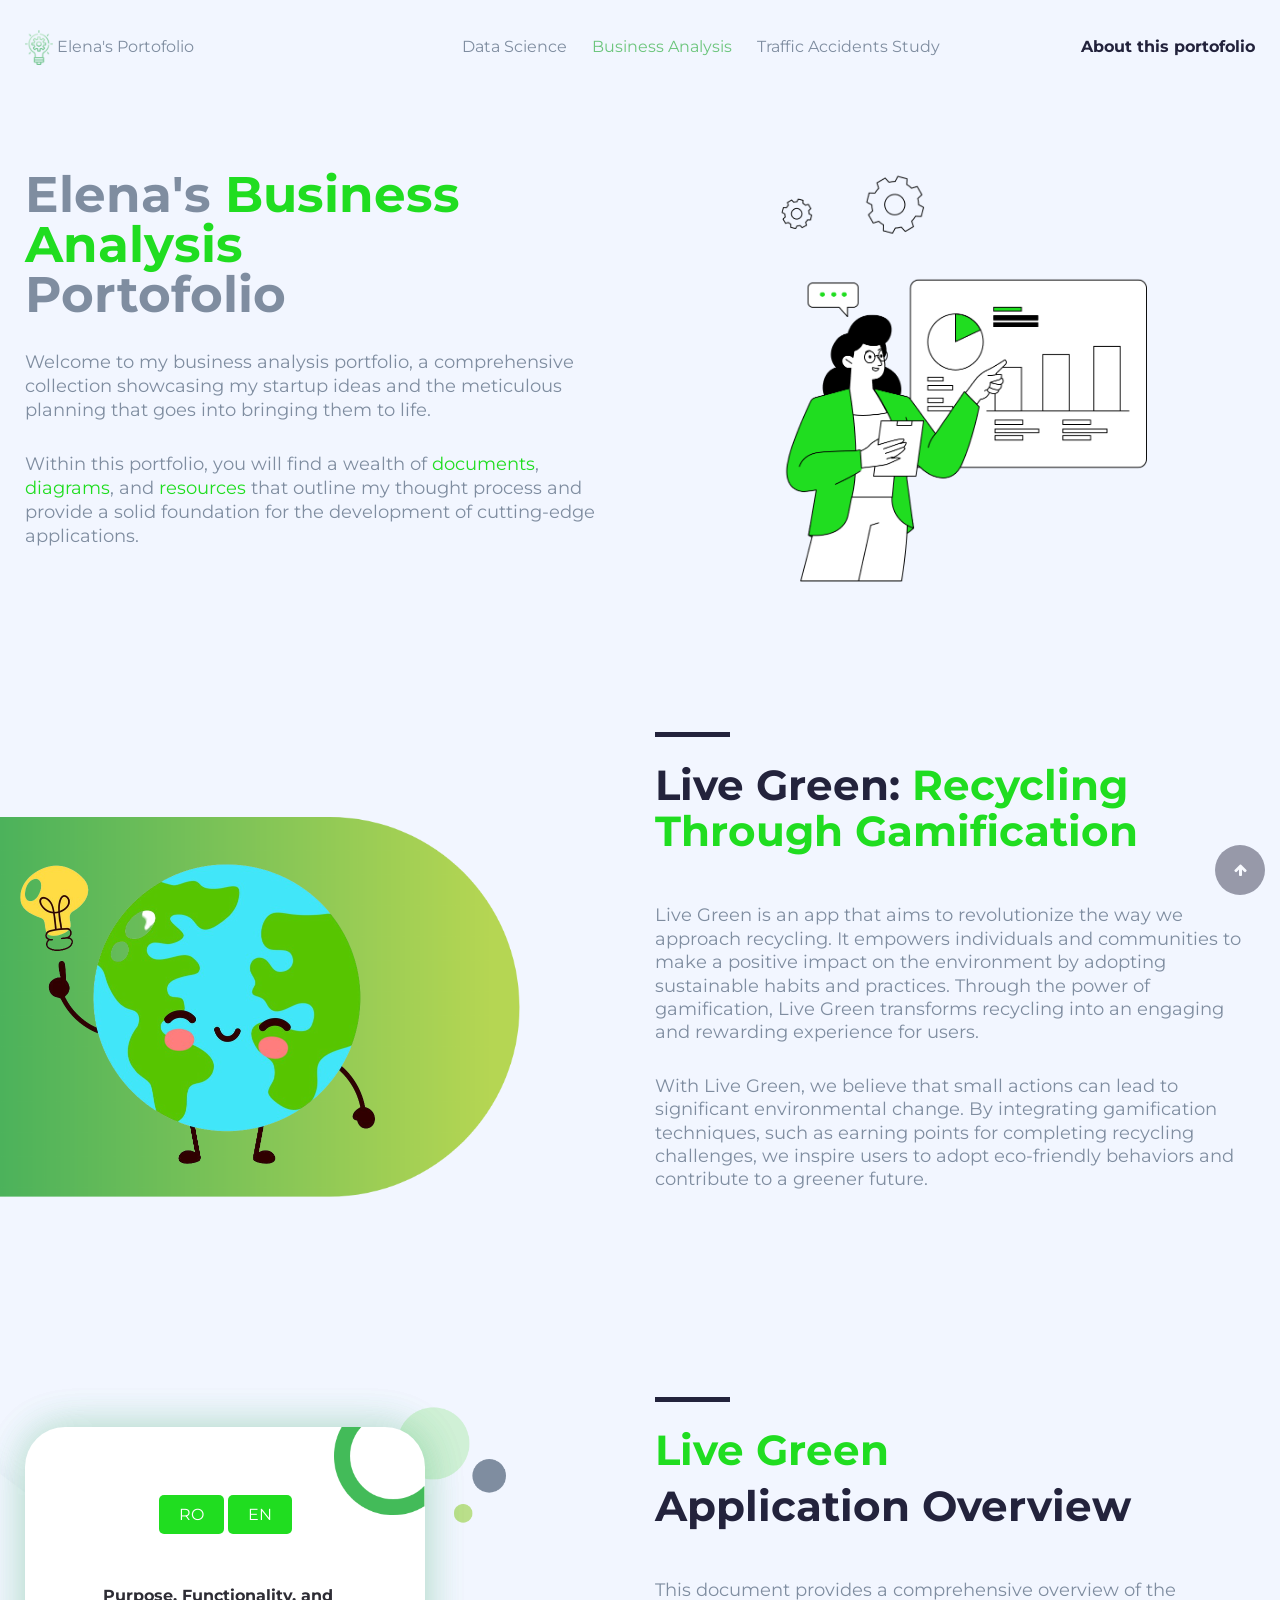
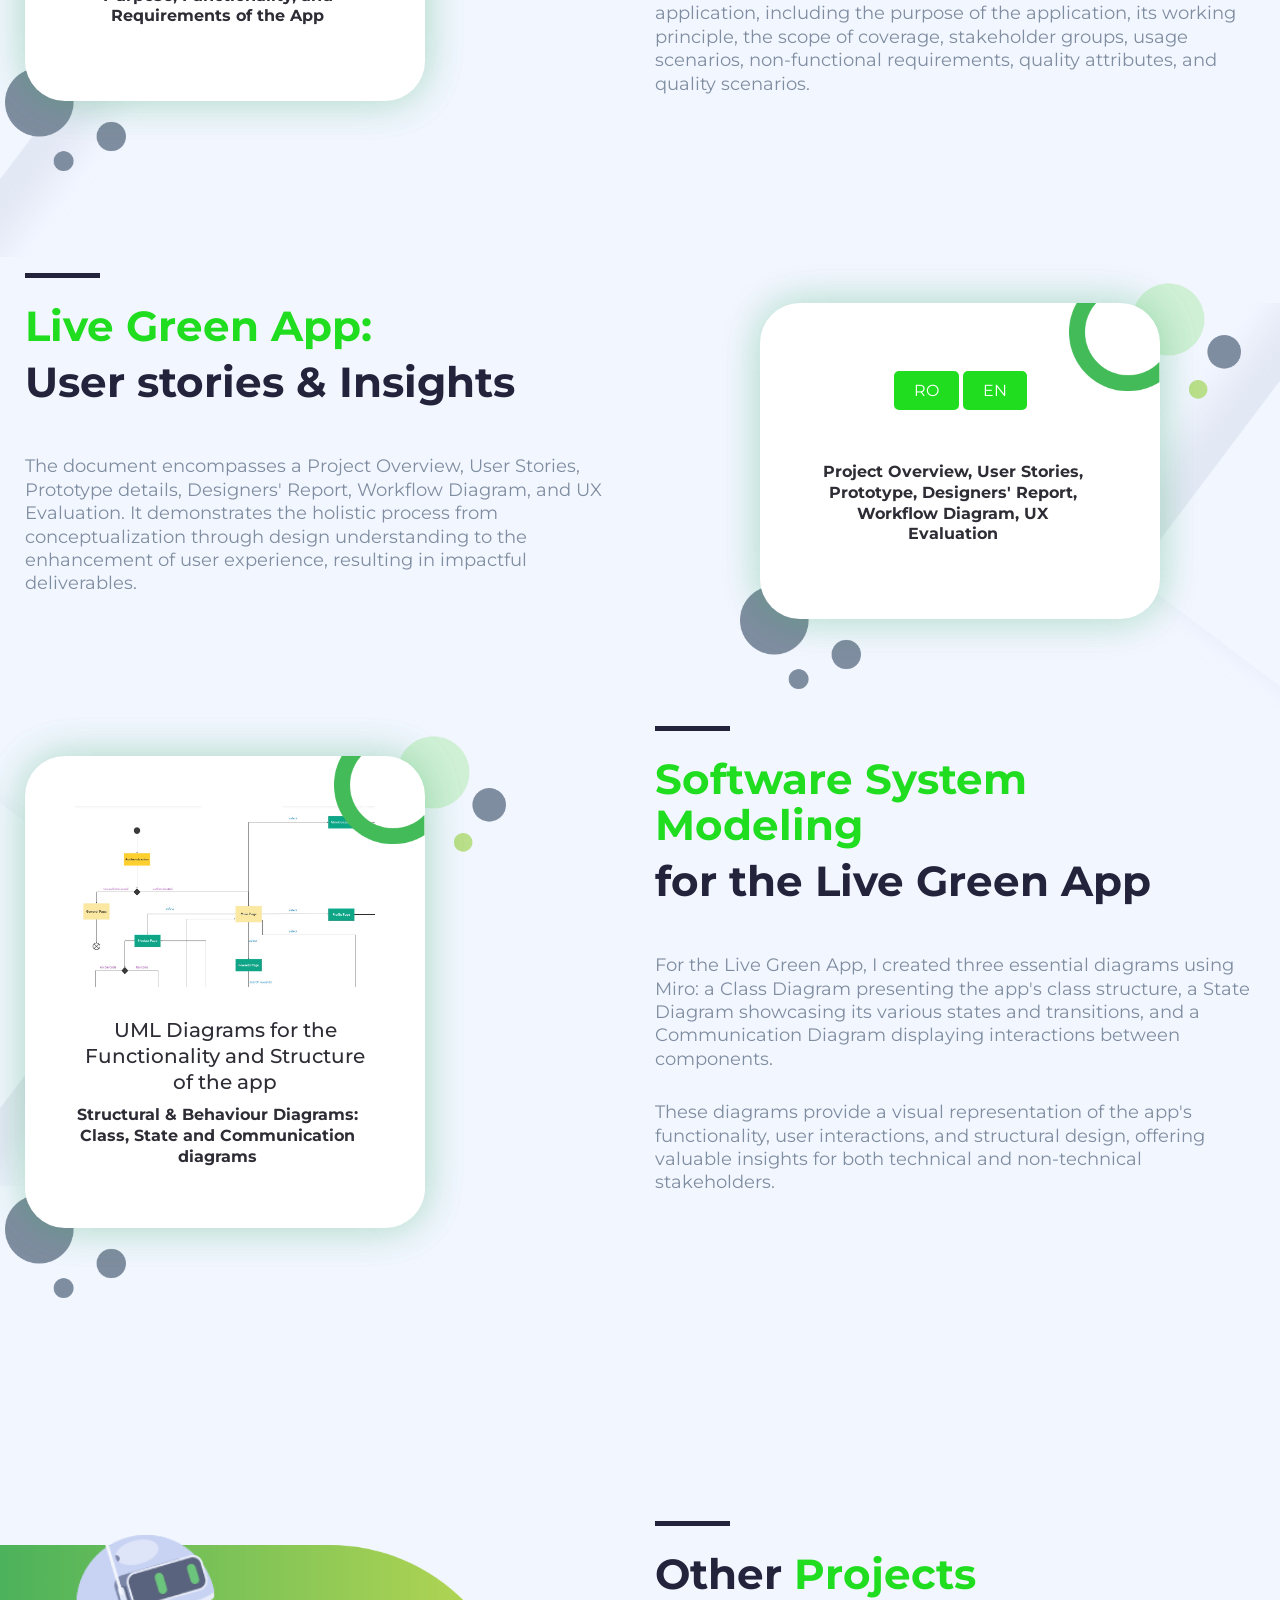
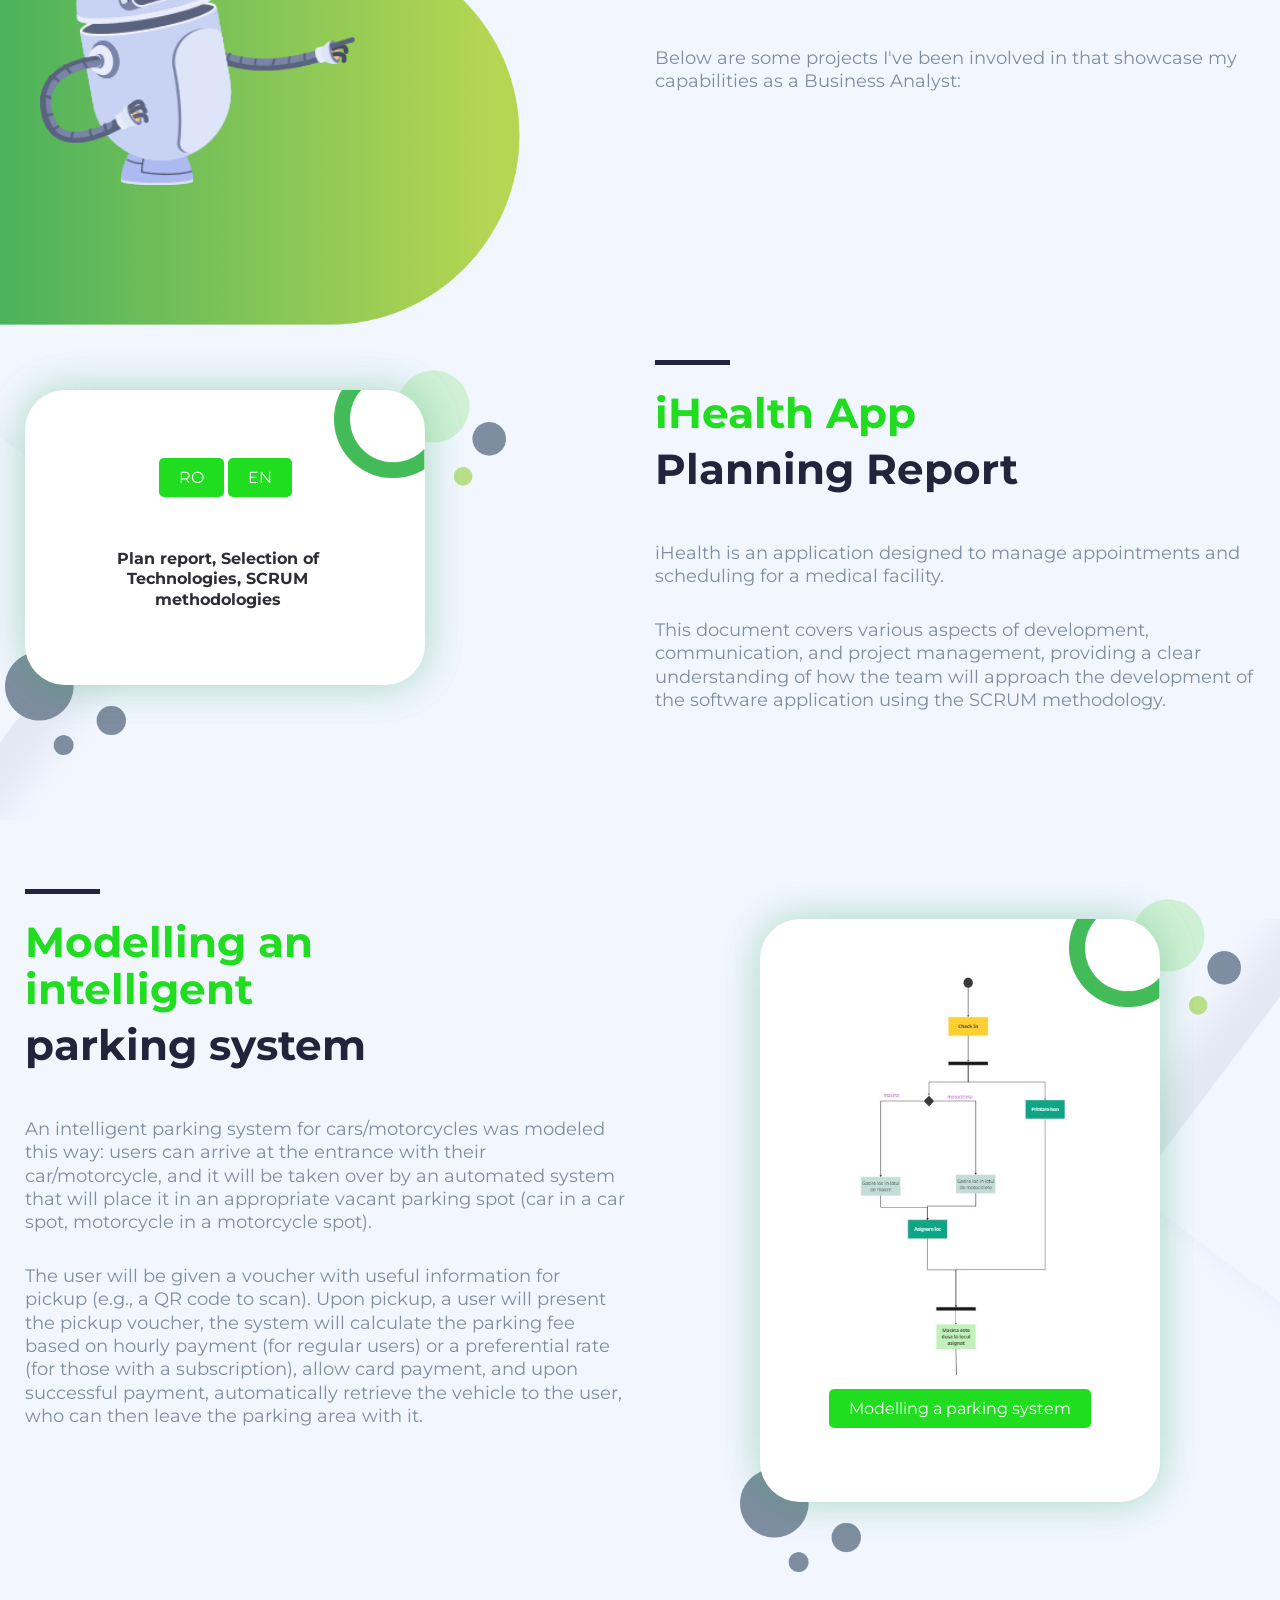
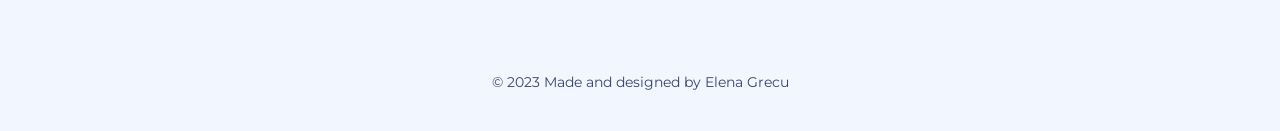
==== commit 1704aa8c: "Fix some bug." ====
--- a/business-analysis.html
+++ b/business-analysis.html
@@ -254,7 +254,7 @@
                    <span> Other</span> Projects
                   </div>
                   <div class="text-general-home">
-                    <p>I hold further diagrams and project plans outlining my participation in other projects.
+                    <p>Below are some projects I've been involved in that showcase my capabilities as a Business Analyst:
                     </p> </div>             
                     
                 </div>
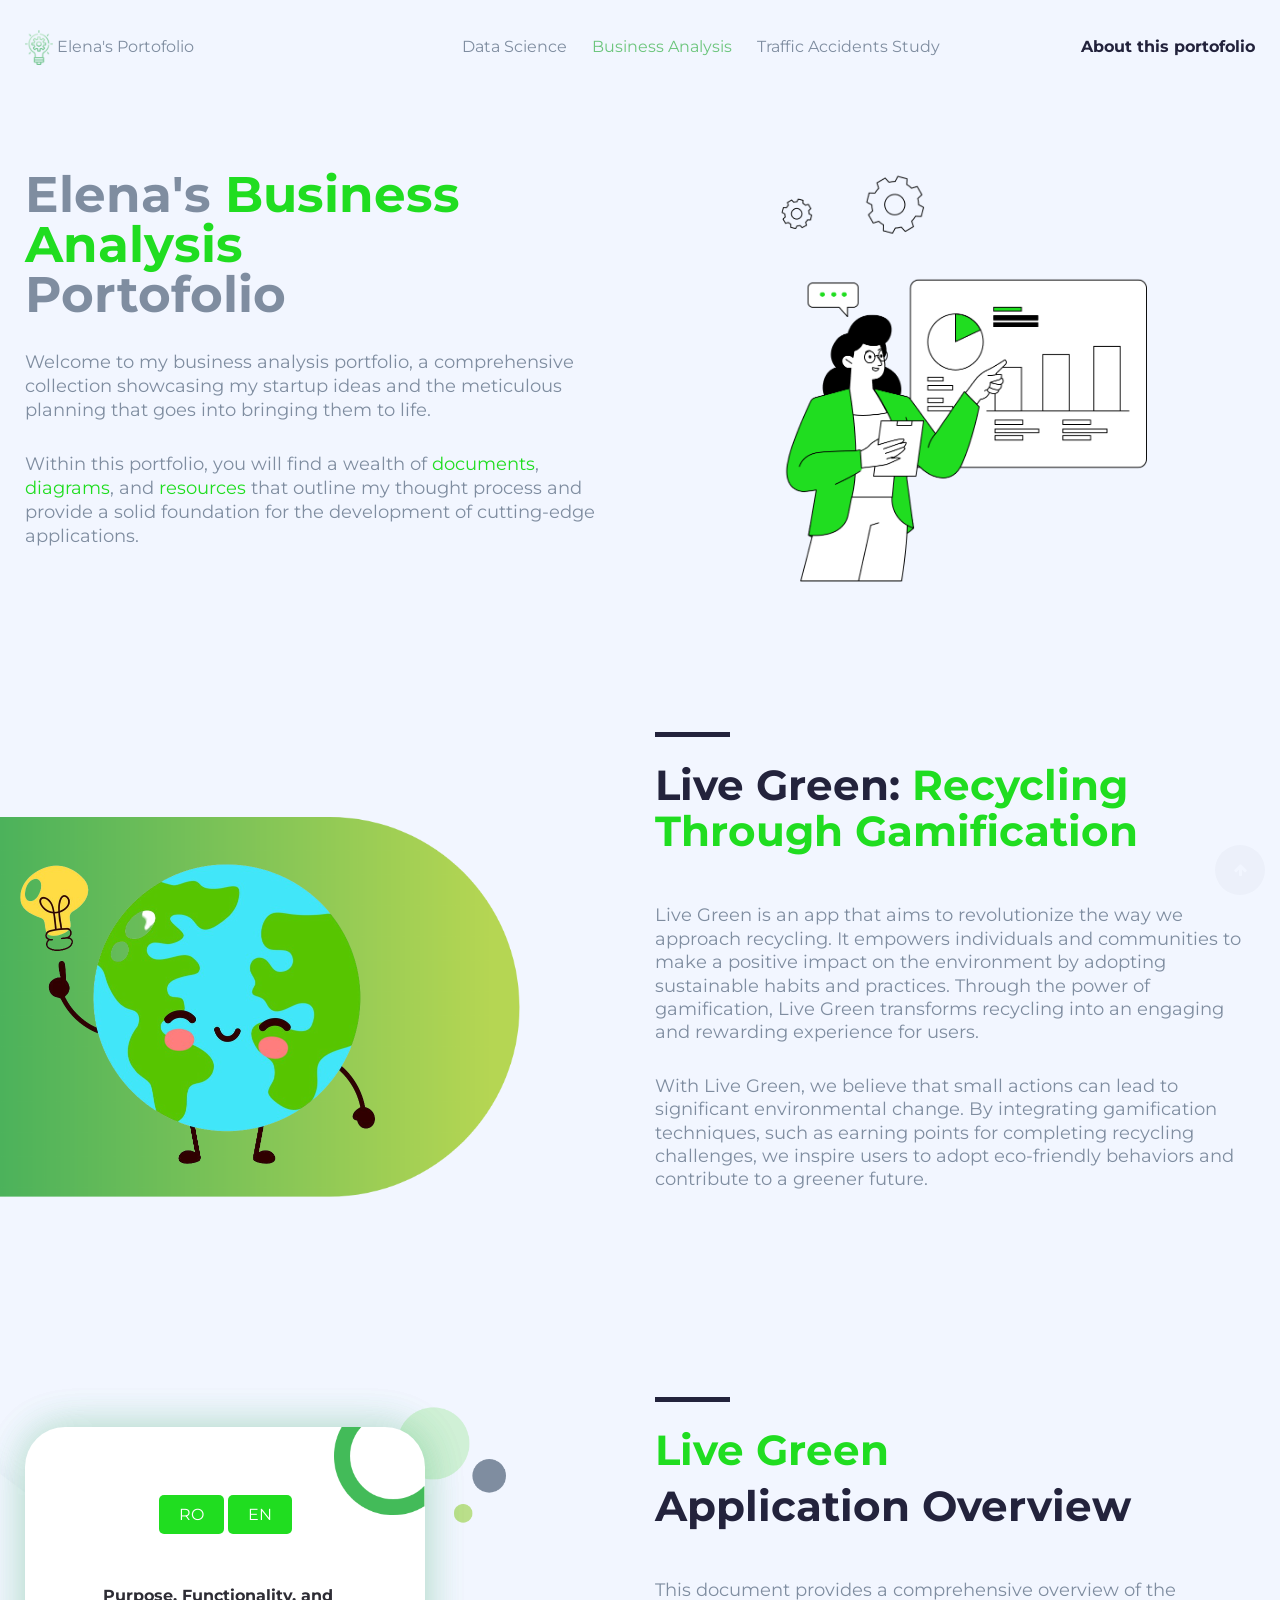
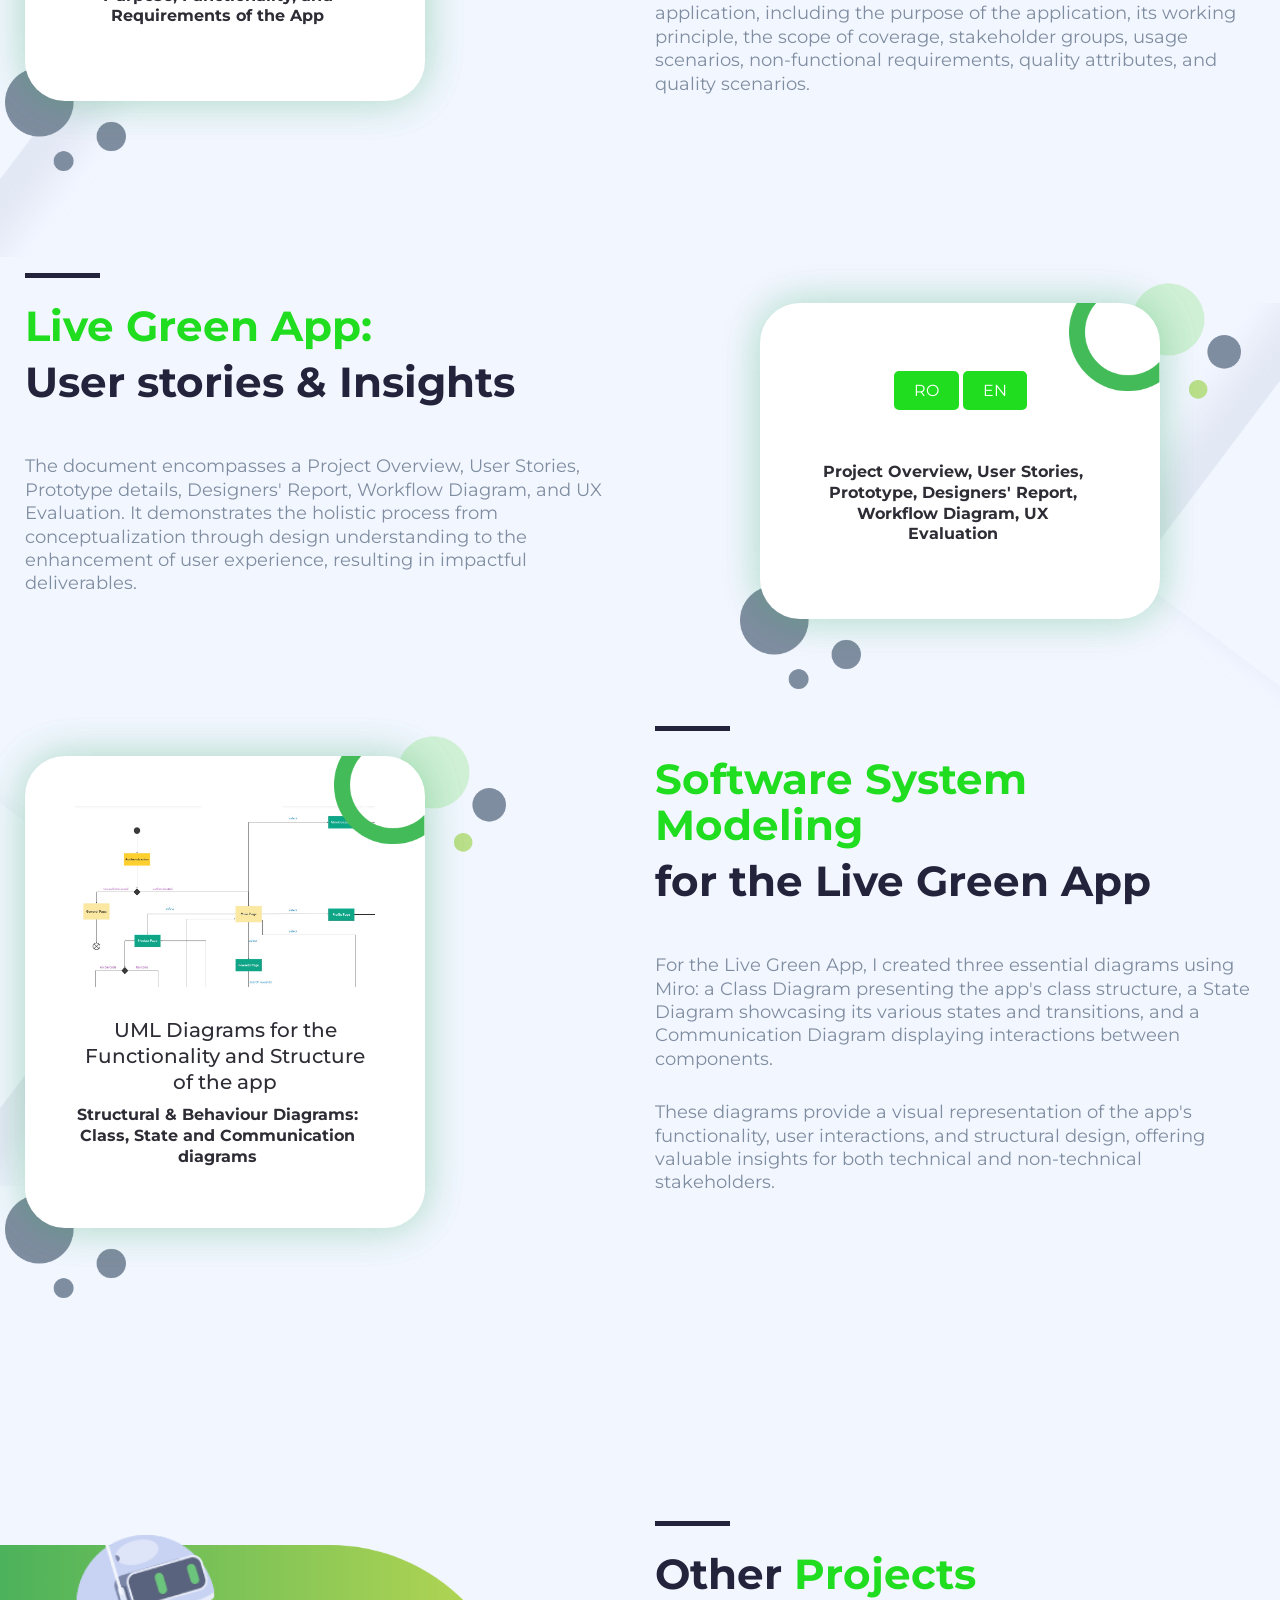
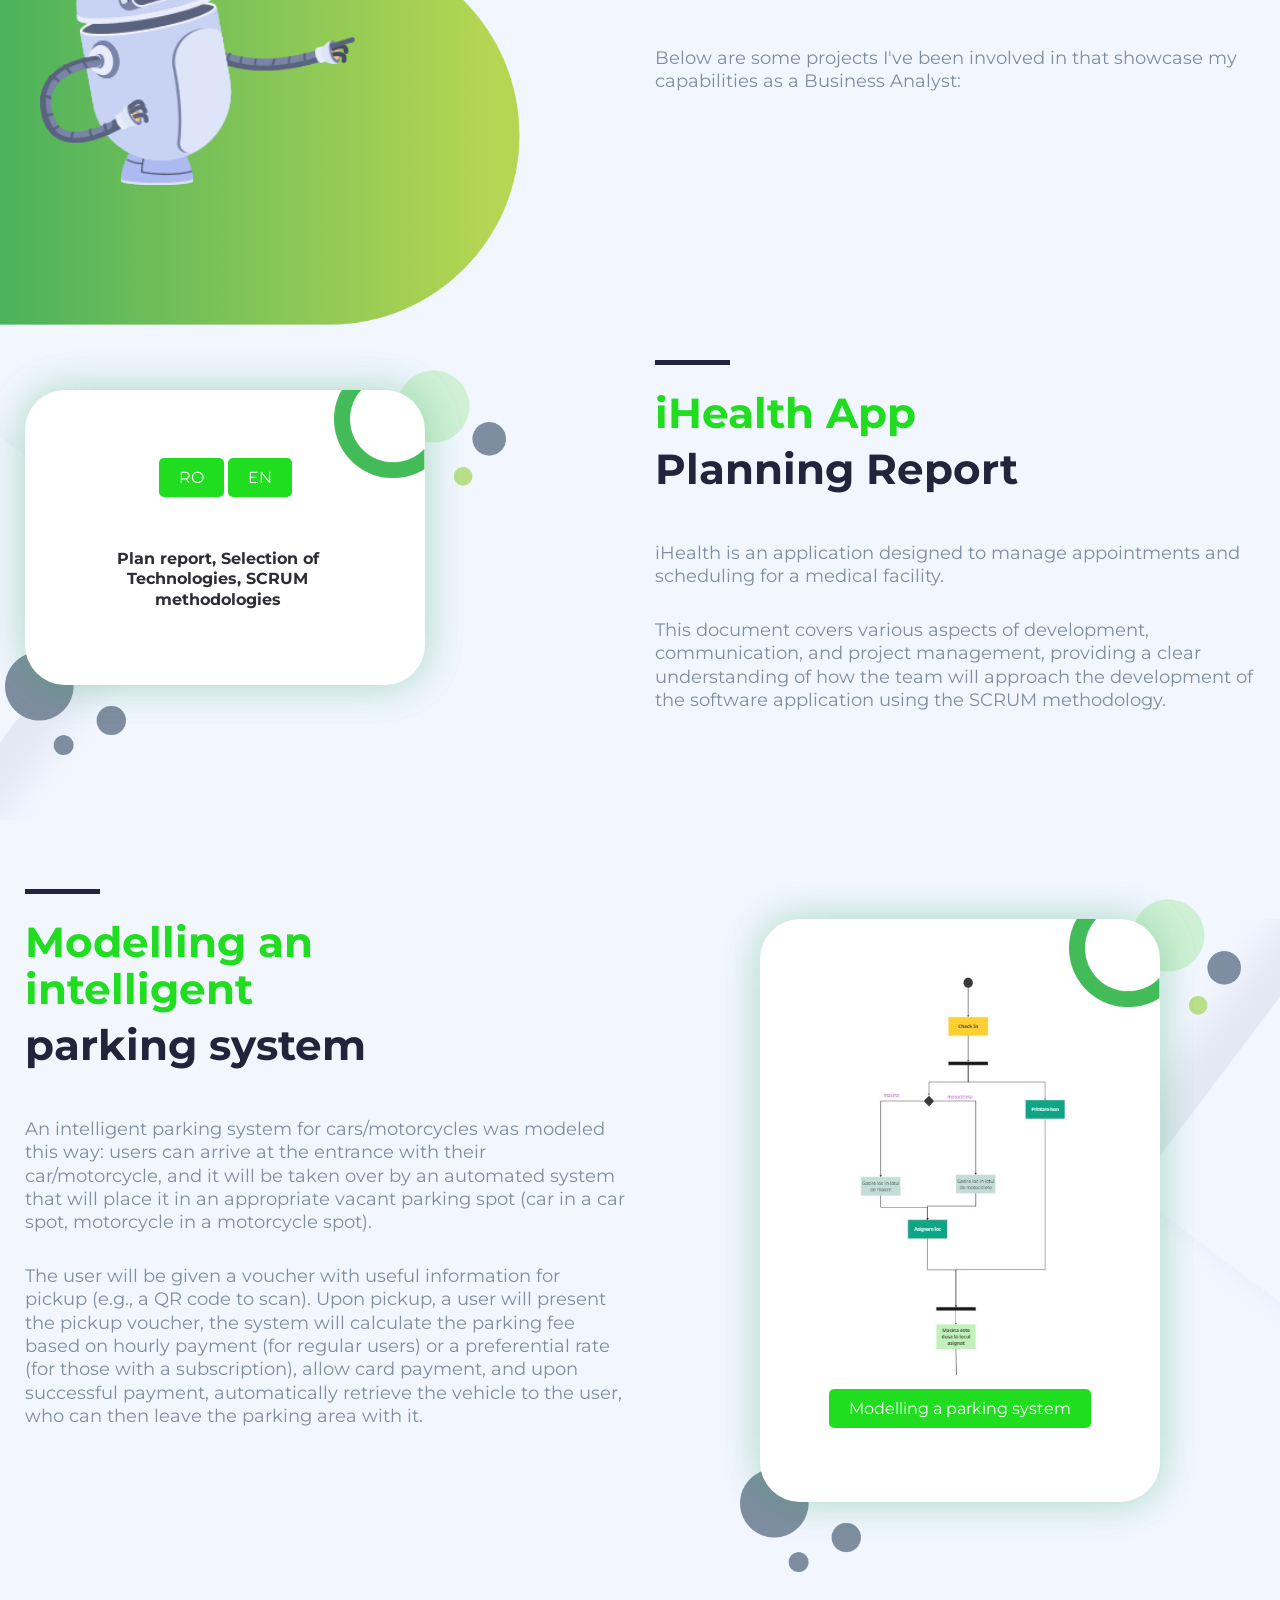
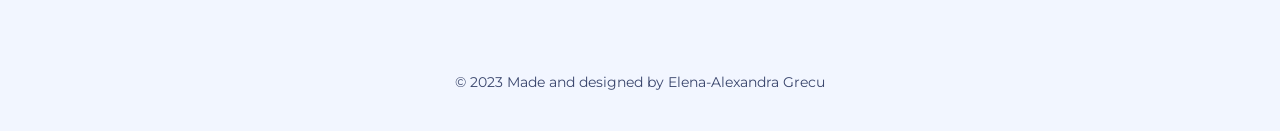
==== commit 044fc2a8: "Fix footer." ====
--- a/business-analysis.html
+++ b/business-analysis.html
@@ -370,7 +370,7 @@
             </div>
         </div>
         <div class="copyright">
-          © 2023 Made and designed by Elena Grecu
+          © 2023 Made and designed by Elena-Alexandra Grecu
         </div>
     </footer>
    
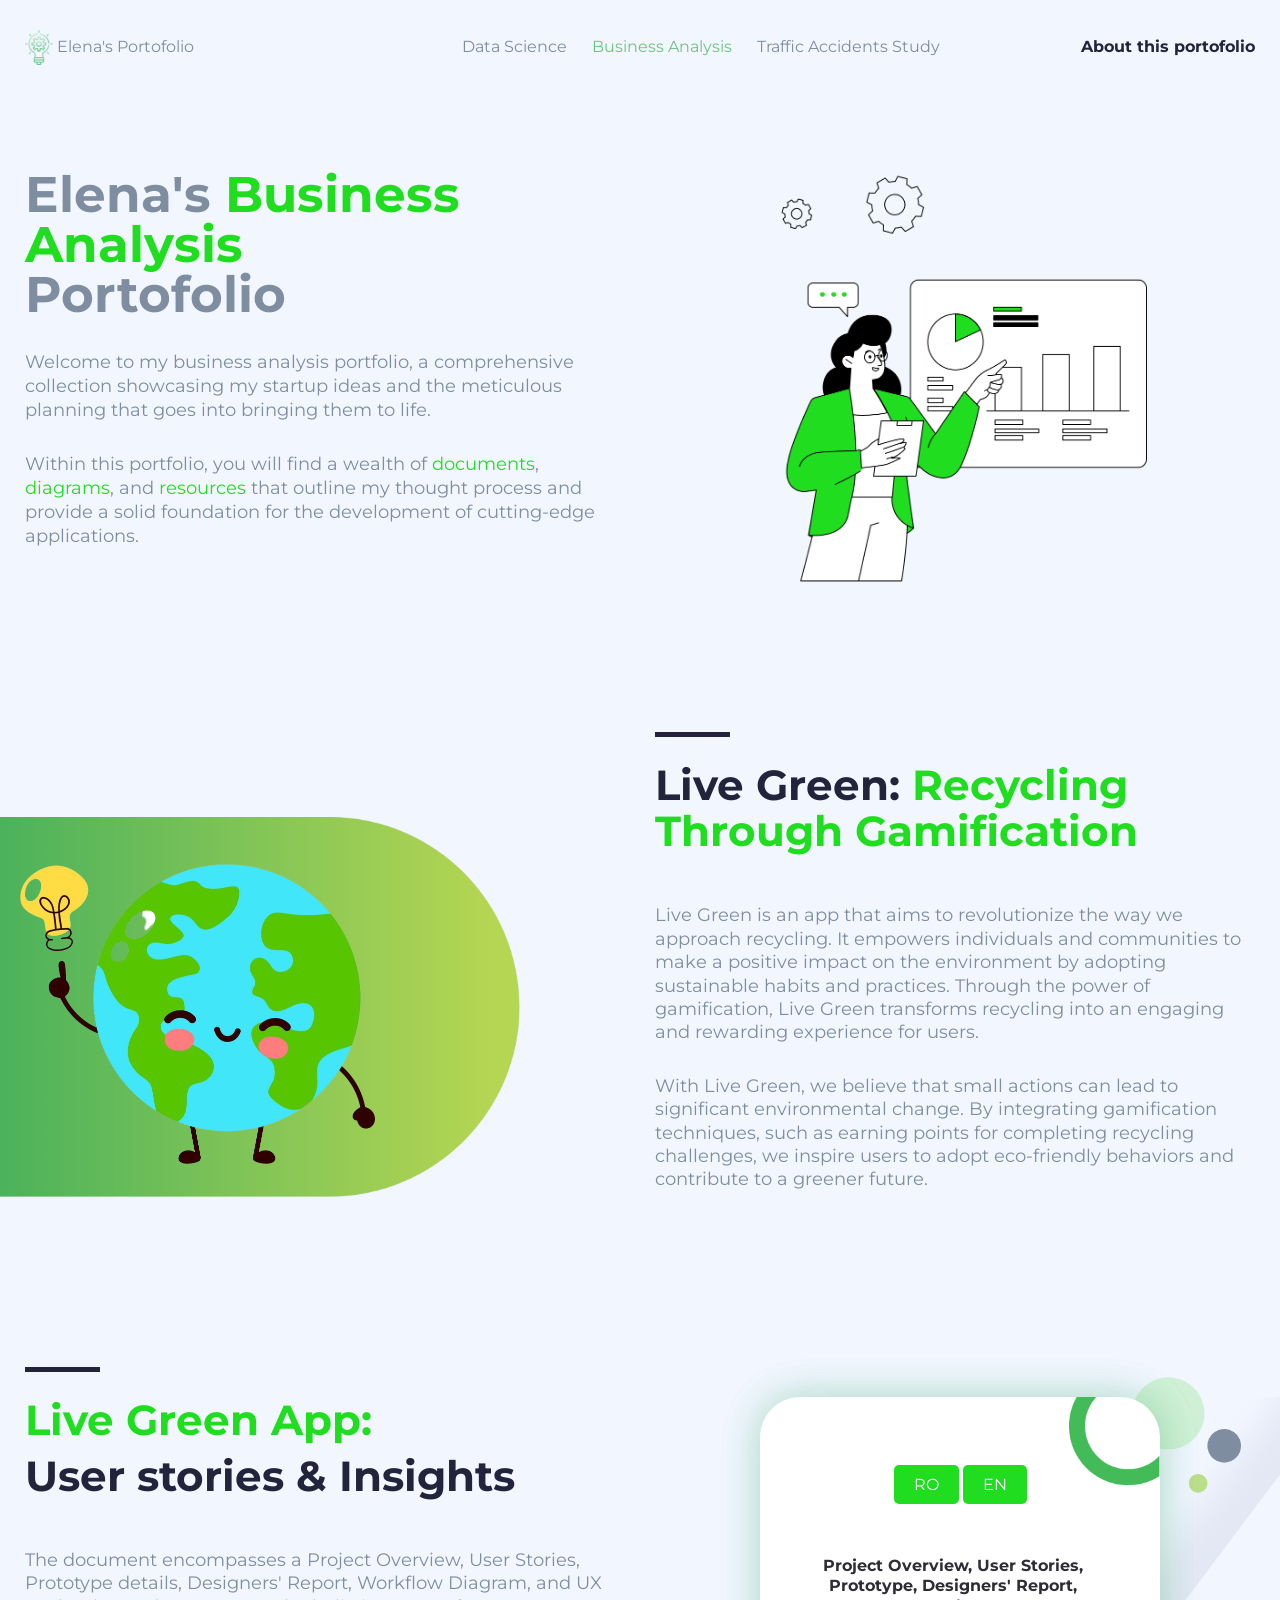
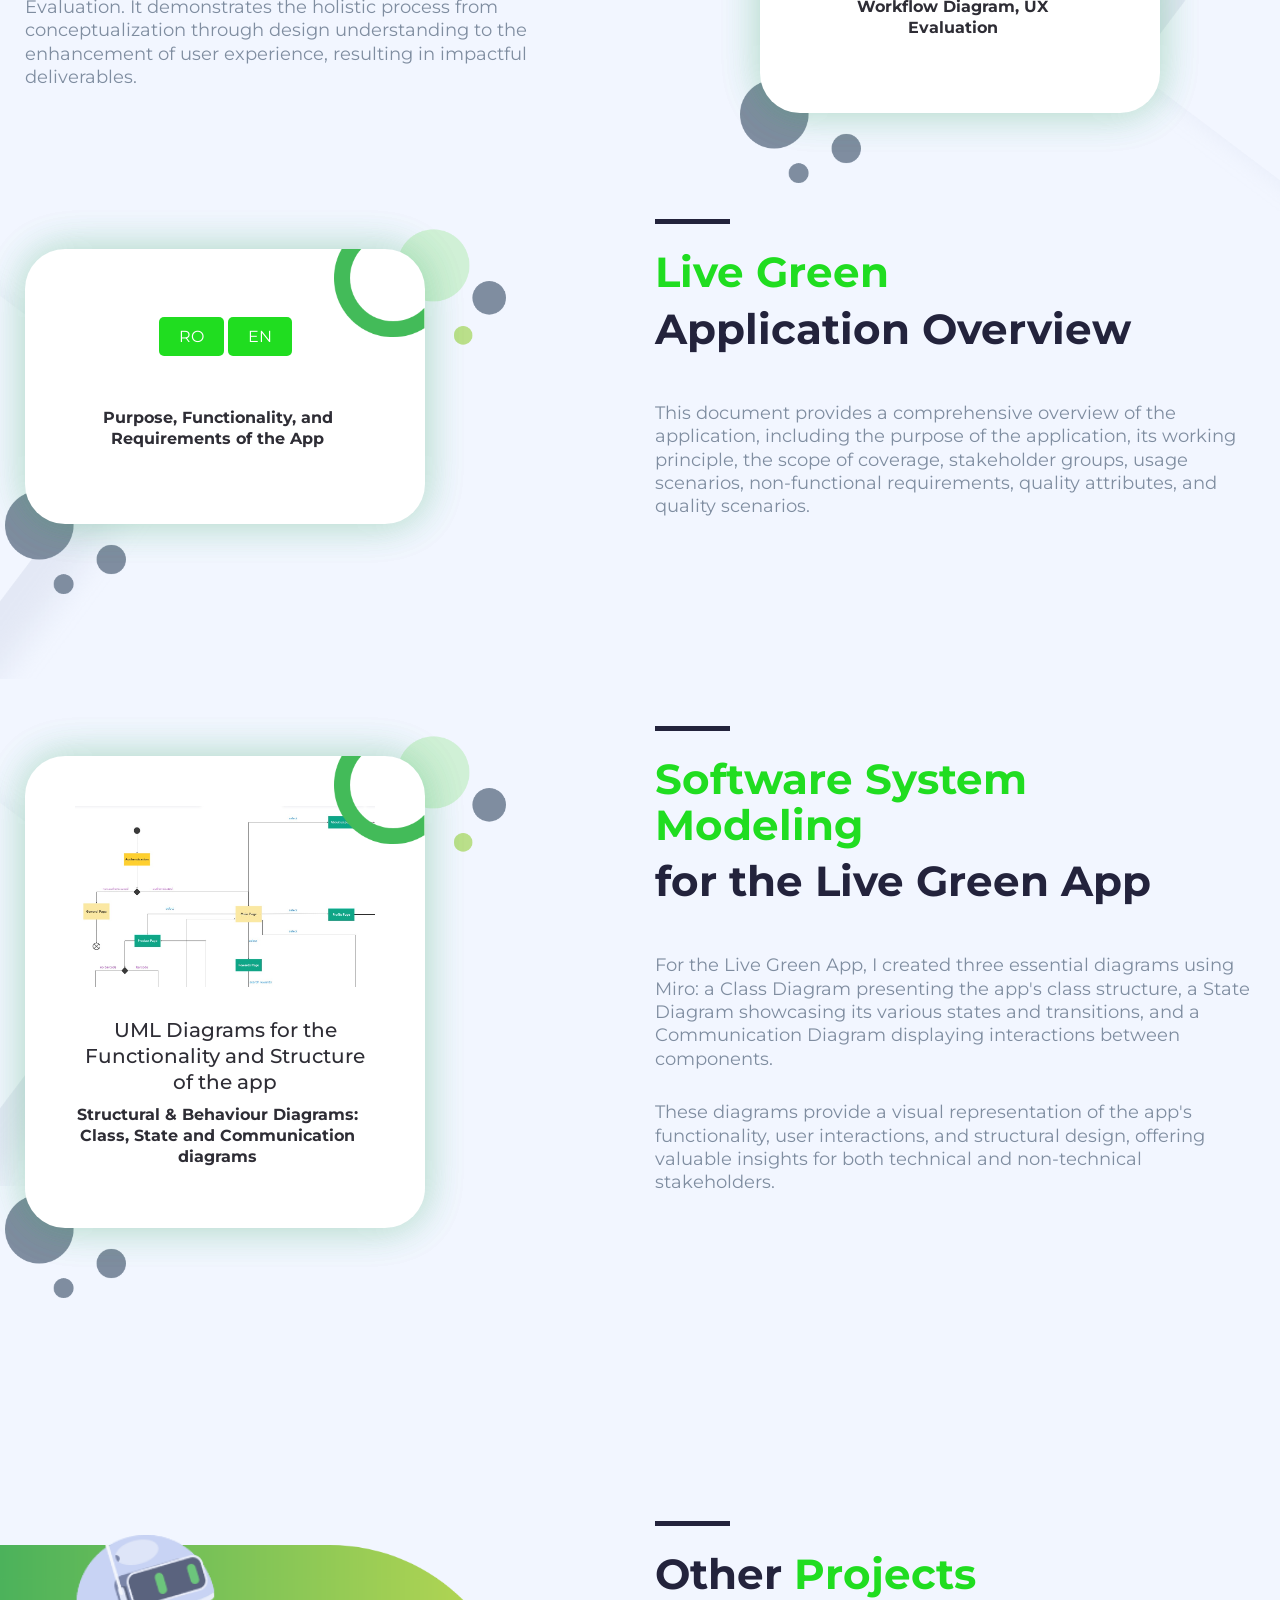
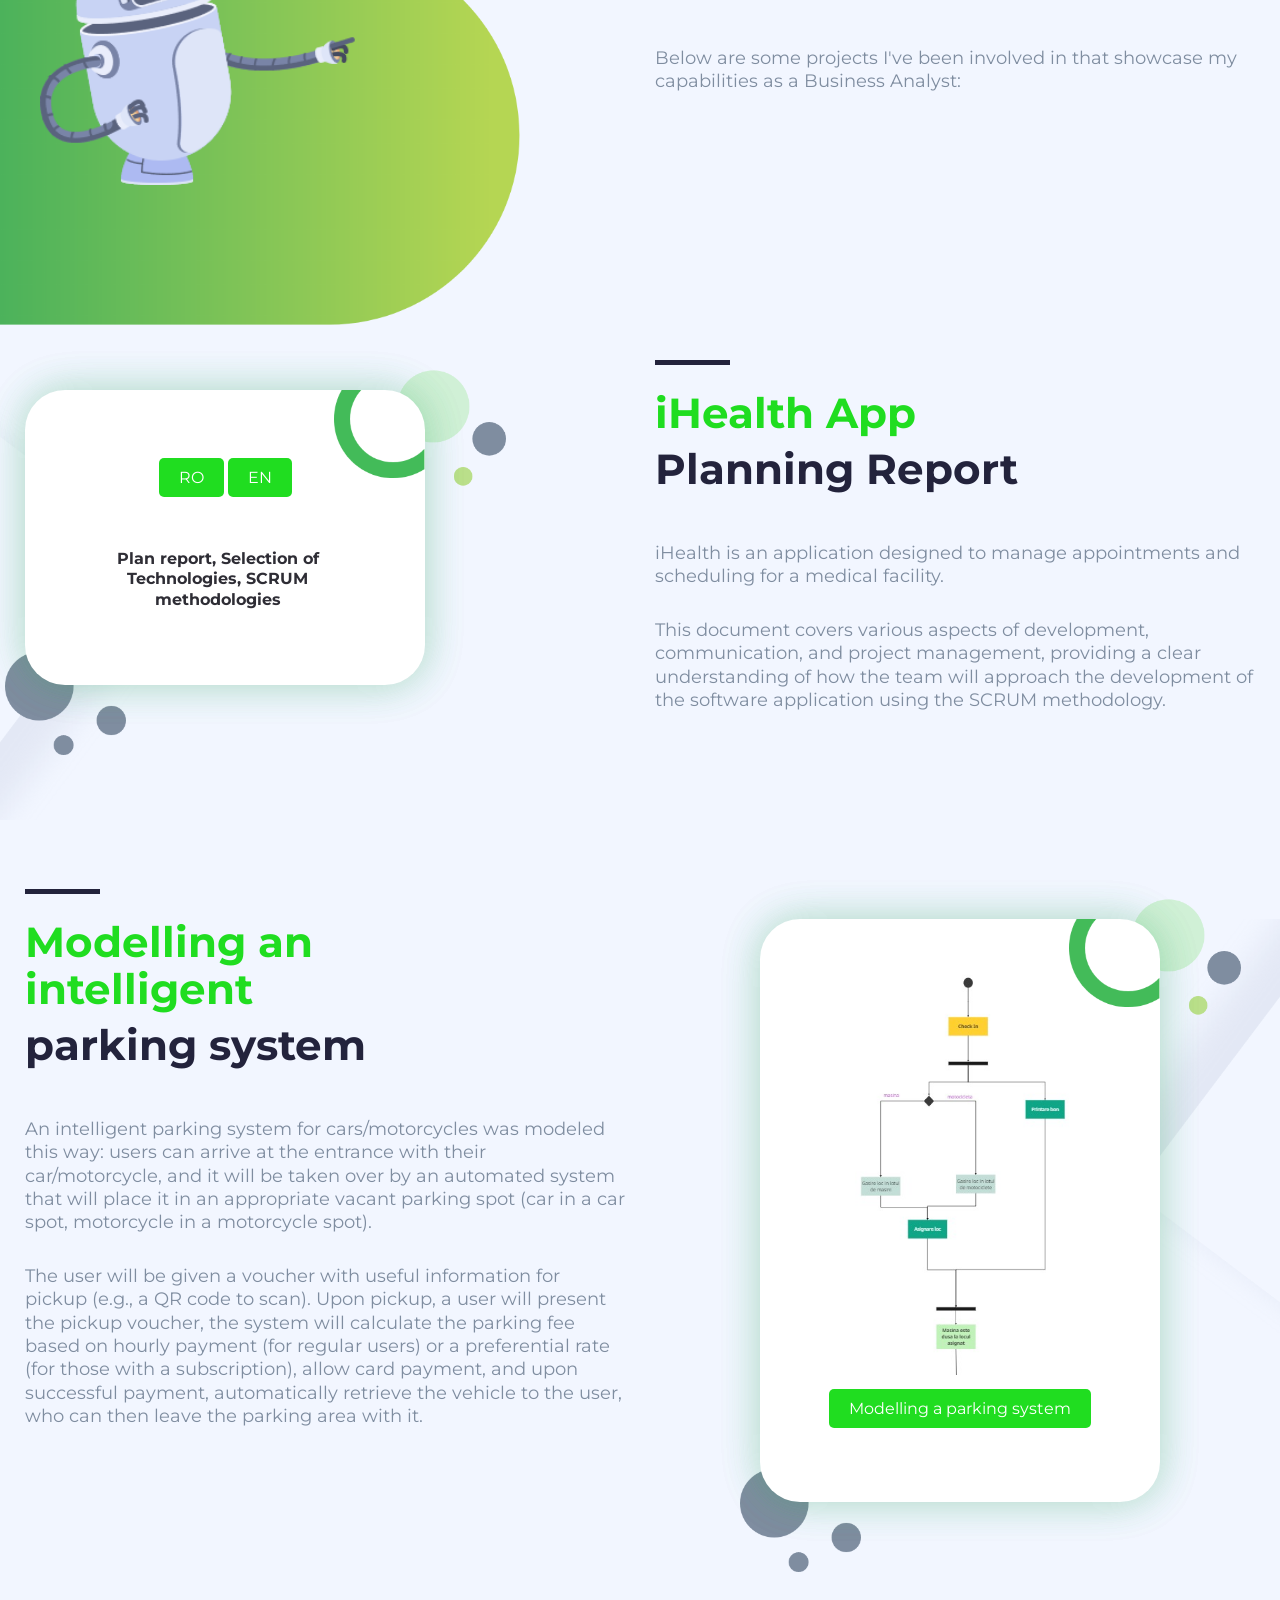
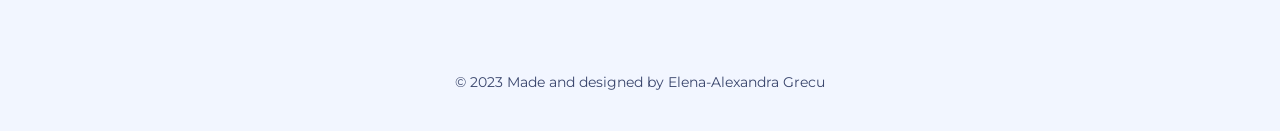
==== commit 9c28395d: "update portofolio." ====
--- a/business-analysis.html
+++ b/business-analysis.html
@@ -132,6 +132,46 @@
             </div>
           </div>
         </div>
+        <div class="section-3-homepage wow fadeInUp" data-wow-duration="2s">
+          <div class="container">
+            <div class="row">
+              <div class="col-md-6 col-xs-12">
+                <div class="box-text-general">
+                  <div class="title-general-home">
+                    <a href="https://drive.google.com/file/d/1DSiHU_jlLmCICuCprt4lgh5jXlogUVrO/view?usp=sharing" target="_blank"><p class="subtitle-2">Live Green App: </p><span>User stories & Insights</span></a>
+                  </div>
+                  <div class="text-general-home">
+                    The document encompasses a Project Overview, User Stories, Prototype details, Designers' Report, Workflow Diagram, and UX Evaluation. It demonstrates the holistic process from conceptualization through design understanding to the enhancement of user experience, resulting in impactful deliverables.</div>
+                </div>
+              </div>
+              <div class="col-md-1 col-xs-12">
+
+              </div>
+              <div class="col-md-5 col-xs-12">
+                <div class="elements-column">
+                <div class="box-section-general">
+                  <!-- <a href="https://app.datacamp.com/workspace/w/6c9d82b8-cd31-4c52-8774-273d76a9531d" target="_blank"><img src="./assets/images/globe.png" alt=""></a> -->
+                </br>
+                <div class="buttons graph6">
+                  <a href="https://drive.google.com/file/d/1DSiHU_jlLmCICuCprt4lgh5jXlogUVrO/view?usp=sharing" target="_blank">
+                    <button id="button1">RO</button>
+                  </a>
+                  <a href="https://drive.google.com/file/d/1no0Mxrmud4ndqVIcKyiqf34TwbOM8T-u/view?usp=sharing" target="_blank">
+                    <button id="button2">EN</button>
+                  </a>
+                </div>
+                
+                </br>
+              </br> 
+                  <!-- <a href="https://app.datacamp.com/workspace/w/6c9d82b8-cd31-4c52-8774-273d76a9531d" target="_blank"><h3>See the document </h3></a> -->
+                  <p>Project Overview, User Stories, Prototype, Designers' Report, Workflow Diagram, UX Evaluation</p>
+                </br>
+                </div>
+                </div>
+ 
+            </div>
+          </div>
+        </div>
         <div class="section-2-homepage wow fadeInUp" data-wow-duration="2s">
           <div class="container">
             <div class="row">
@@ -169,47 +209,6 @@
                     <p>This document provides a comprehensive overview of the application, including <span>the purpose of the application</span>, its working principle, the scope of coverage, stakeholder groups, usage scenarios, non-functional requirements, quality attributes, and quality scenarios.  </div>
                     </p></div>
               </div>
-            </div>
-          </div>
-        </div>
-       
-        <div class="section-3-homepage wow fadeInUp" data-wow-duration="2s">
-          <div class="container">
-            <div class="row">
-              <div class="col-md-6 col-xs-12">
-                <div class="box-text-general">
-                  <div class="title-general-home">
-                    <a href="https://drive.google.com/file/d/1DSiHU_jlLmCICuCprt4lgh5jXlogUVrO/view?usp=sharing" target="_blank"><p class="subtitle-2">Live Green App: </p><span>User stories & Insights</span></a>
-                  </div>
-                  <div class="text-general-home">
-                    The document encompasses a Project Overview, User Stories, Prototype details, Designers' Report, Workflow Diagram, and UX Evaluation. It demonstrates the holistic process from conceptualization through design understanding to the enhancement of user experience, resulting in impactful deliverables.</div>
-                </div>
-              </div>
-              <div class="col-md-1 col-xs-12">
-
-              </div>
-              <div class="col-md-5 col-xs-12">
-                <div class="elements-column">
-                <div class="box-section-general">
-                  <!-- <a href="https://app.datacamp.com/workspace/w/6c9d82b8-cd31-4c52-8774-273d76a9531d" target="_blank"><img src="./assets/images/globe.png" alt=""></a> -->
-                </br>
-                <div class="buttons graph6">
-                  <a href="https://drive.google.com/file/d/1DSiHU_jlLmCICuCprt4lgh5jXlogUVrO/view?usp=sharing" target="_blank">
-                    <button id="button1">RO</button>
-                  </a>
-                  <a href="https://drive.google.com/file/d/1no0Mxrmud4ndqVIcKyiqf34TwbOM8T-u/view?usp=sharing" target="_blank">
-                    <button id="button2">EN</button>
-                  </a>
-                </div>
-                
-                </br>
-              </br> 
-                  <!-- <a href="https://app.datacamp.com/workspace/w/6c9d82b8-cd31-4c52-8774-273d76a9531d" target="_blank"><h3>See the document </h3></a> -->
-                  <p>Project Overview, User Stories, Prototype, Designers' Report, Workflow Diagram, UX Evaluation</p>
-                </br>
-                </div>
-                </div>
- 
             </div>
           </div>
         </div>
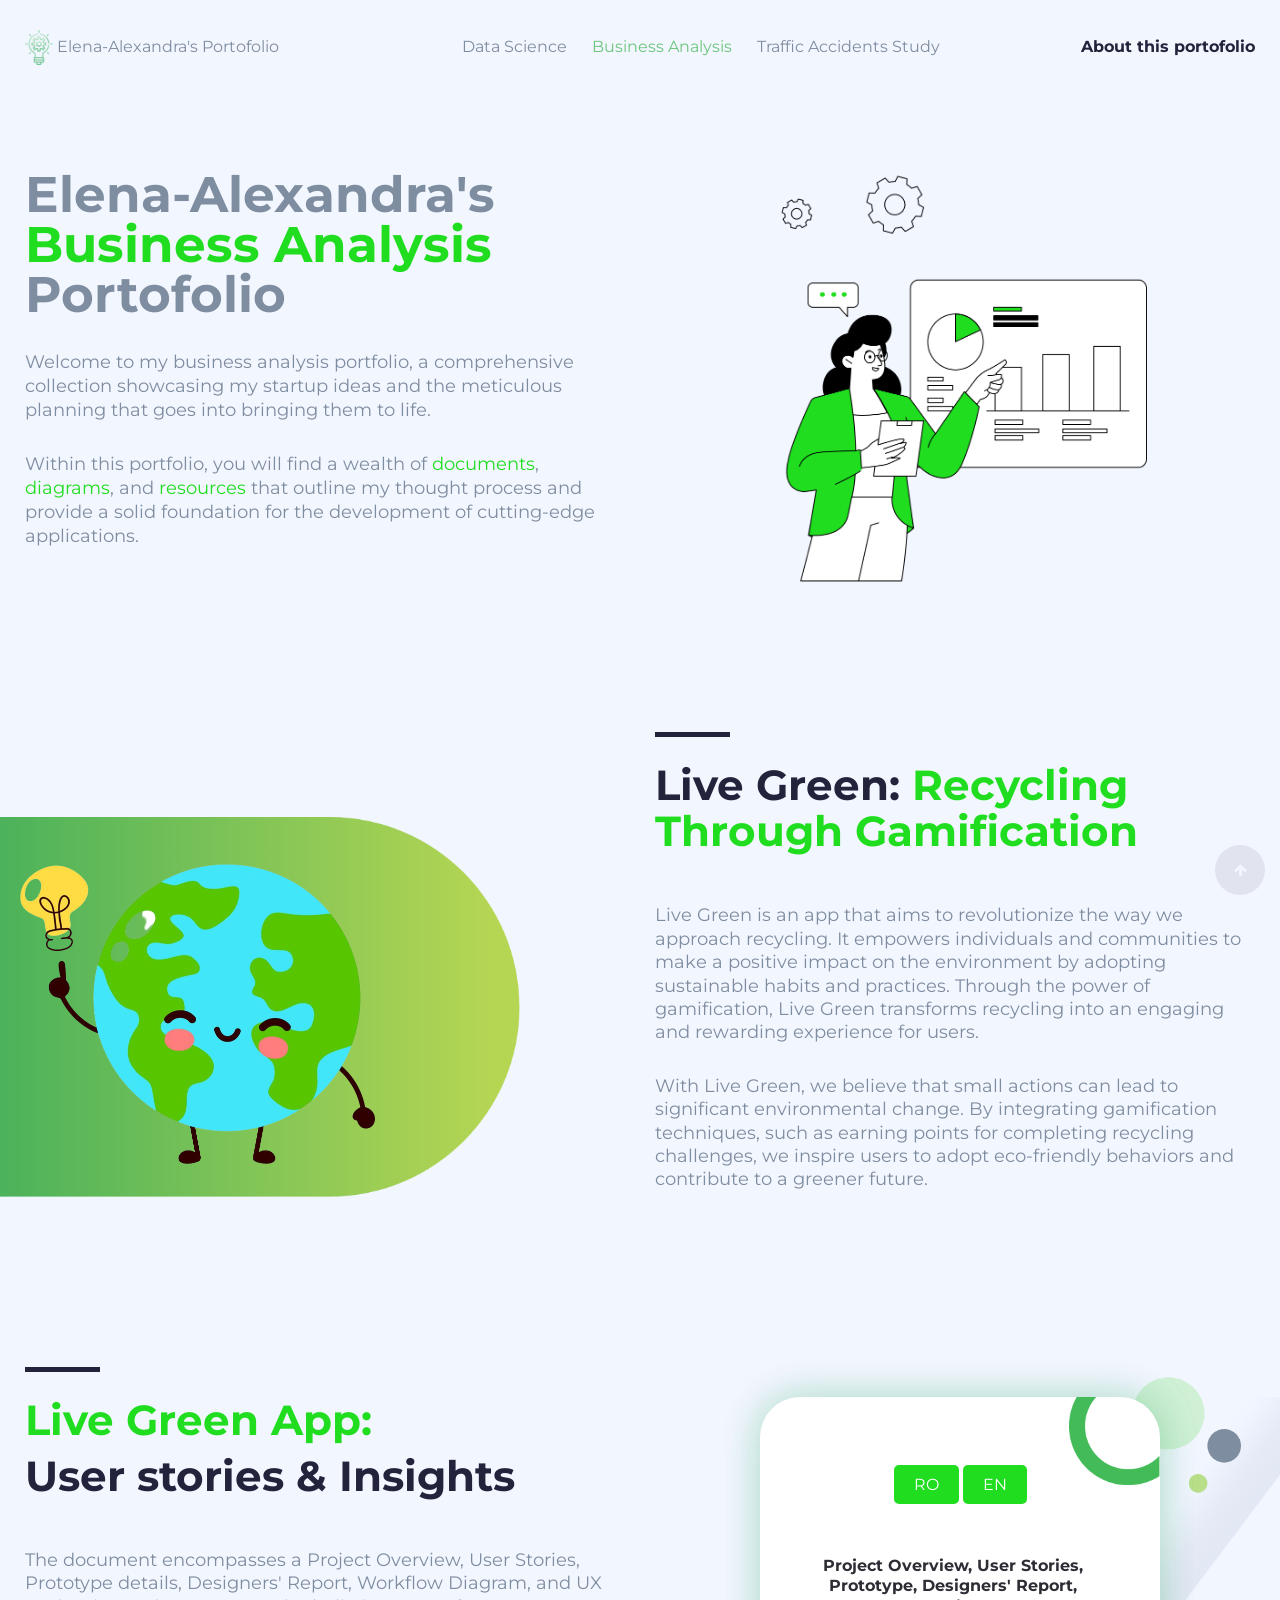
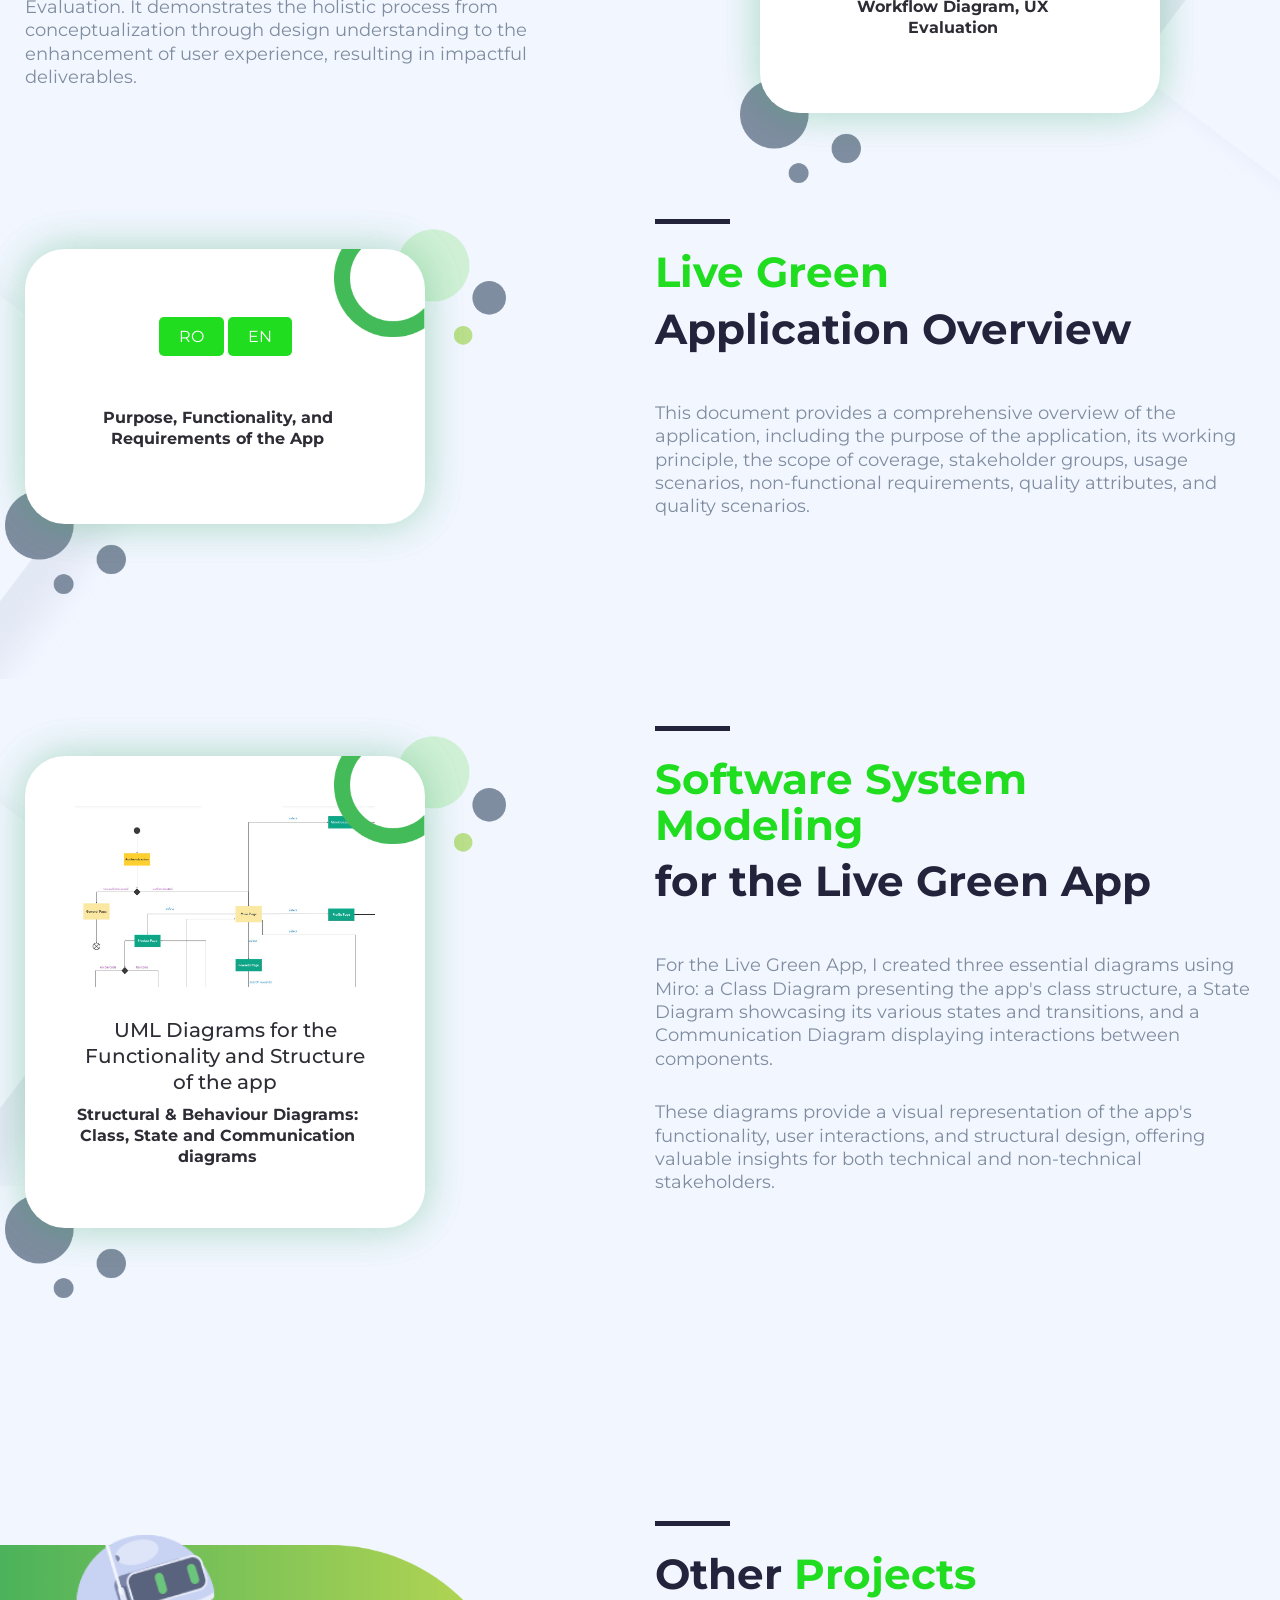
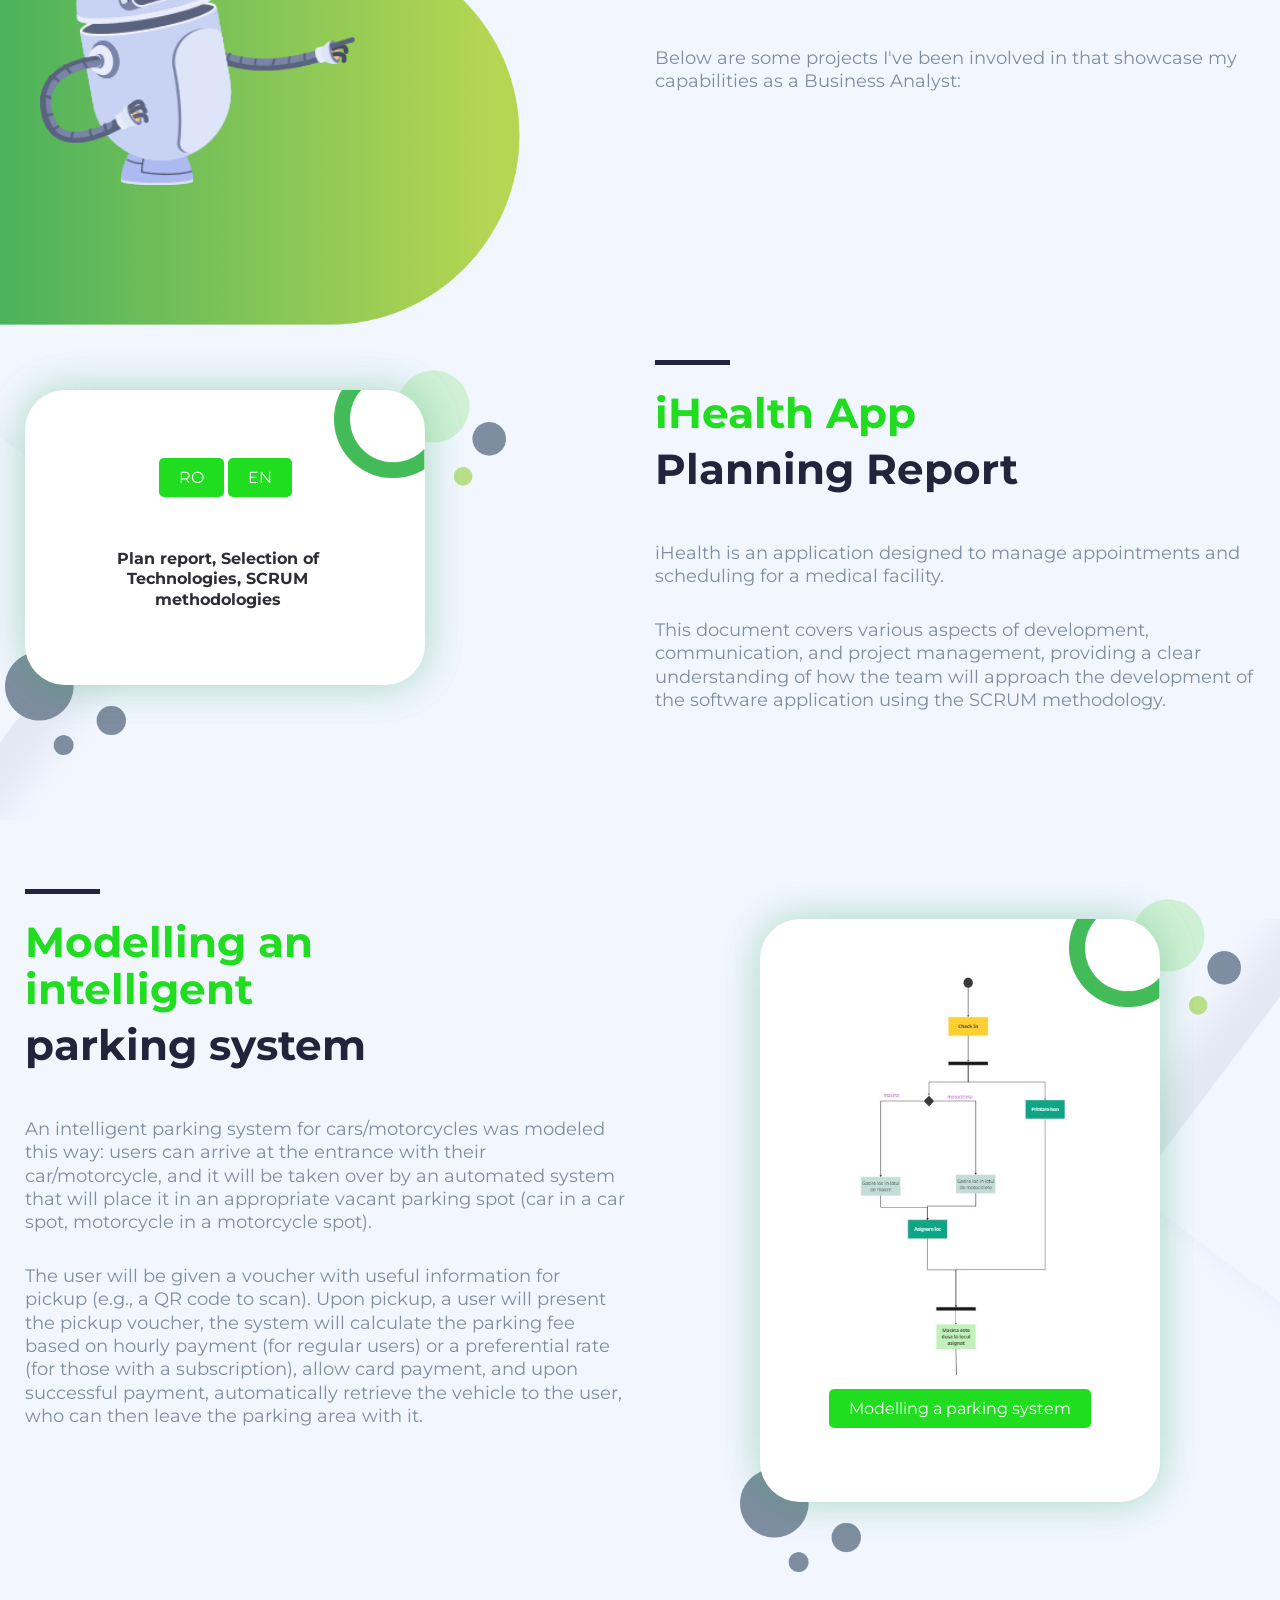
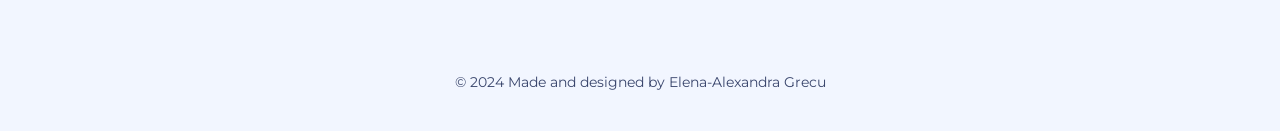
==== commit 6312c56b: "New Portofolio" ====
--- a/business-analysis.html
+++ b/business-analysis.html
@@ -3,11 +3,11 @@
 
 <head>
     <meta http-equiv="Content-Type" content="text/html; charset=utf-8">
-    <title>Elena's portofolio</title>
+    <title>Elena-Alexandra's portofolio</title>
     <link rel="icon" type="image/x-icon" href="assets/images/favicon.ico">
     <meta name="viewport" content="width=device-width">
-    <meta name="description" content="Elena's Data Science Portofolio">
-    <meta name="keywords" content="data science, machine learning, artificial intelligence, programming, software engineering, web development, computer science, technology, coding, algorithms, analytics, statistics, alexandra grecu, Elena Grecu">
+    <meta name="description" content="Elena-Alexandra's Data Science Portofolio">
+    <meta name="keywords" content="data science, machine learning, artificial intelligence, programming, software engineering, web development, computer science, technology, coding, algorithms, analytics, statistics, alexandra grecu, Elena-Alexandra Grecu">
     <link rel="stylesheet" href="https://maxcdn.bootstrapcdn.com/bootstrap/3.4.0/css/bootstrap.min.css">
     <link rel="stylesheet" href="https://cdnjs.cloudflare.com/ajax/libs/font-awesome/4.7.0/css/font-awesome.min.css">
     <link rel="preconnect" href="https://fonts.gstatic.com">
@@ -38,7 +38,7 @@
                     src="./assets/images/bec.png"
                     alt=""
                   />
-                  Elena's Portofolio
+                  Elena-Alexandra's Portofolio
                 </a>
               </div>
             </div>
@@ -98,7 +98,7 @@
               <div class="col-md-6 col-xs-12">
                 
                 <div class="title-section-1-home">
-                  <span>Elena's</span> Business Analysis<br> <span>Portofolio</span>
+                  <span>Elena-Alexandra's</span> Business Analysis<br> <span>Portofolio</span>
                 </div>
                 <div class="text-section-1-home">
                   <p>Welcome to my business analysis portfolio, a comprehensive collection showcasing my startup ideas and the meticulous planning that goes into bringing them to life. </p>
@@ -369,7 +369,7 @@
             </div>
         </div>
         <div class="copyright">
-          © 2023 Made and designed by Elena-Alexandra Grecu
+          © 2024 Made and designed by Elena-Alexandra Grecu
         </div>
     </footer>
    
--- a/assets/css/style2.css
+++ b/assets/css/style2.css
@@ -1,3 +1,10 @@
+.center {
+  display: block;
+  margin-left: auto;
+  margin-right: auto;
+  width: 50%;
+}
+
 body {
     font-family: "Montserrat", sans-serif;
     color: #7f8da0;
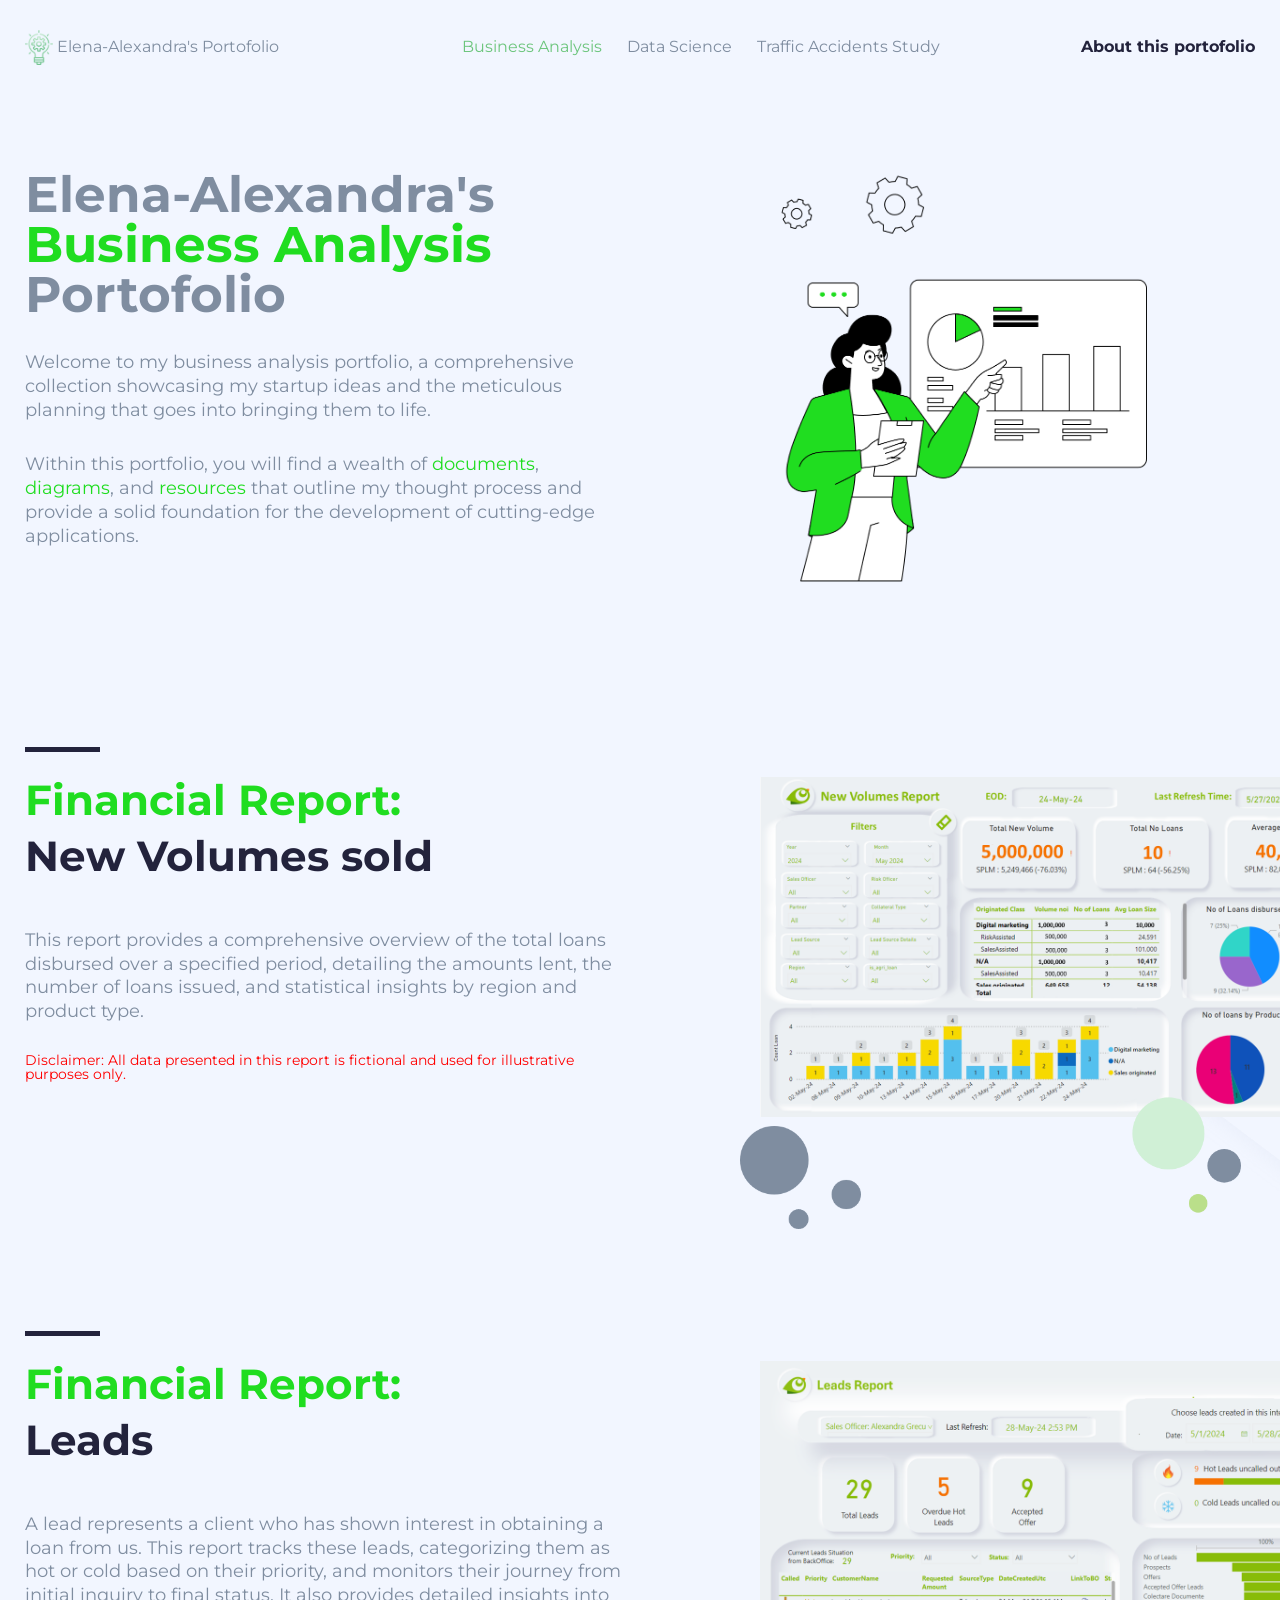
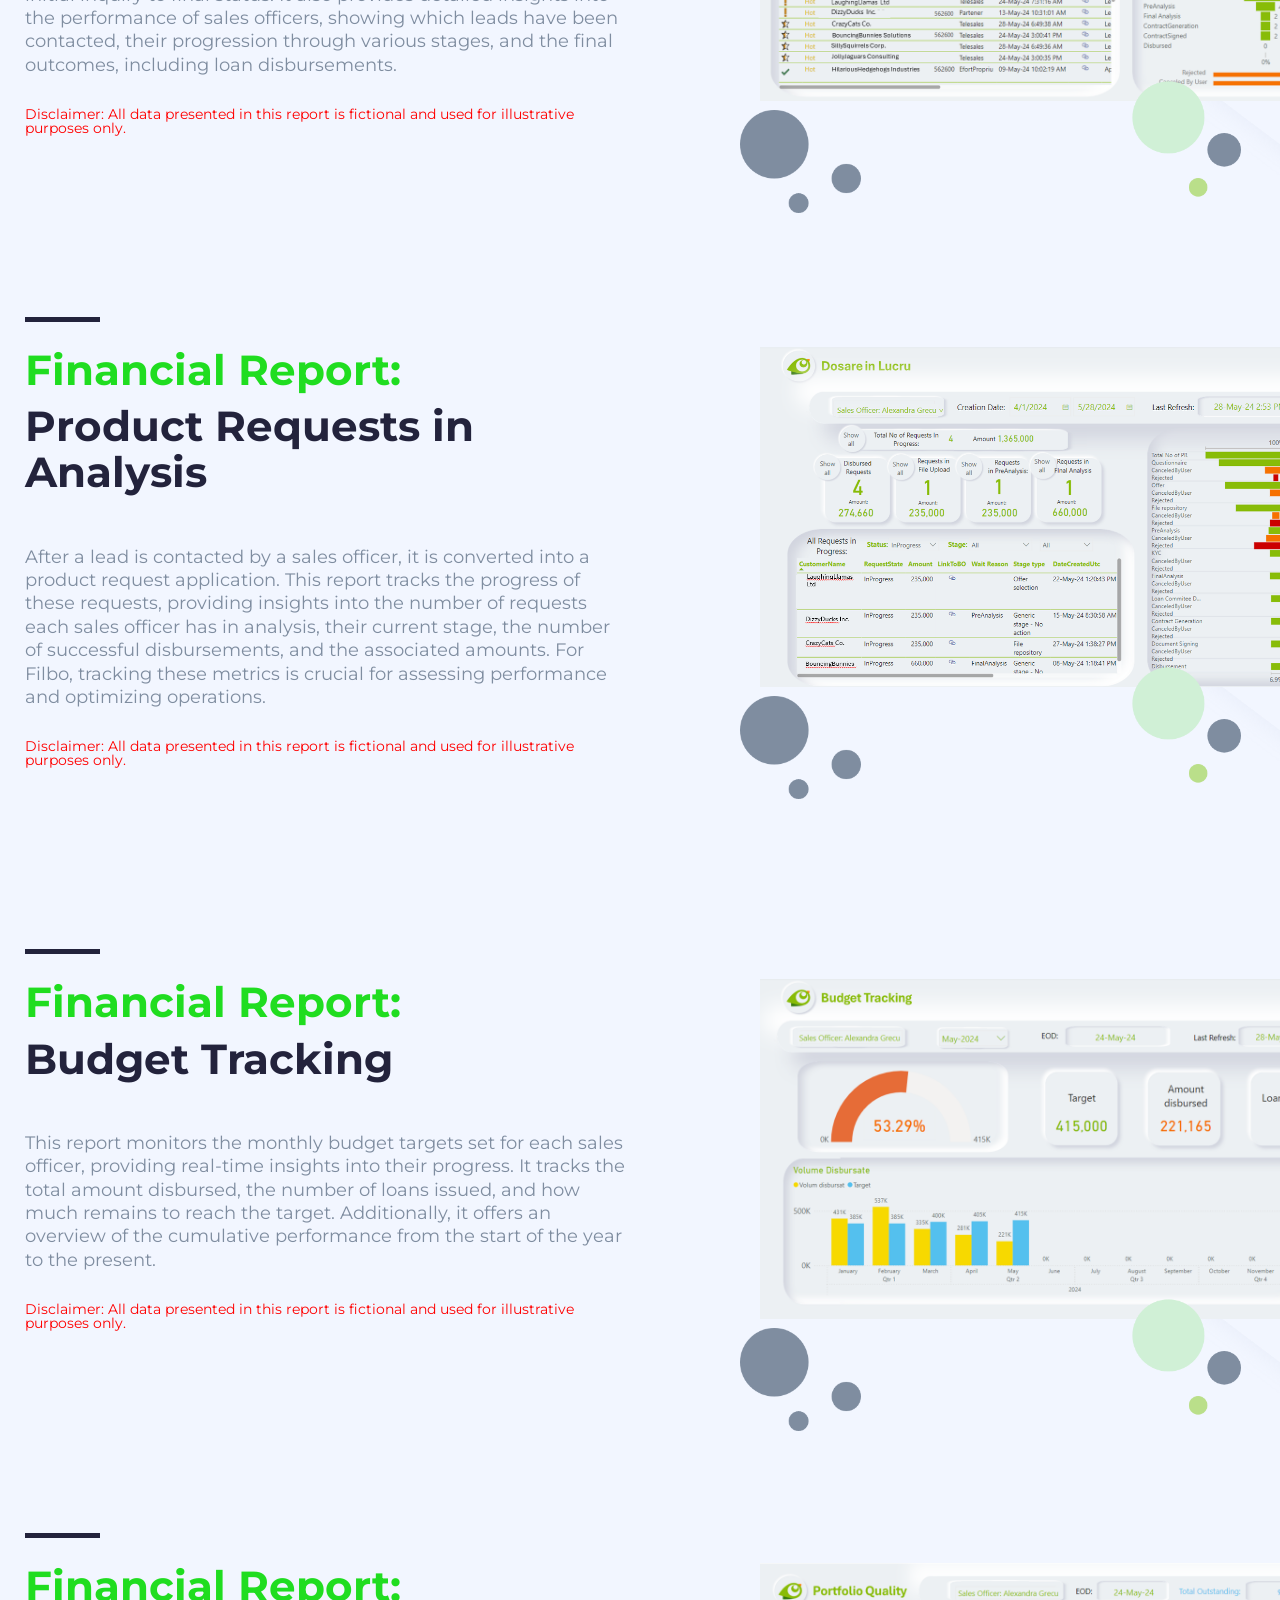
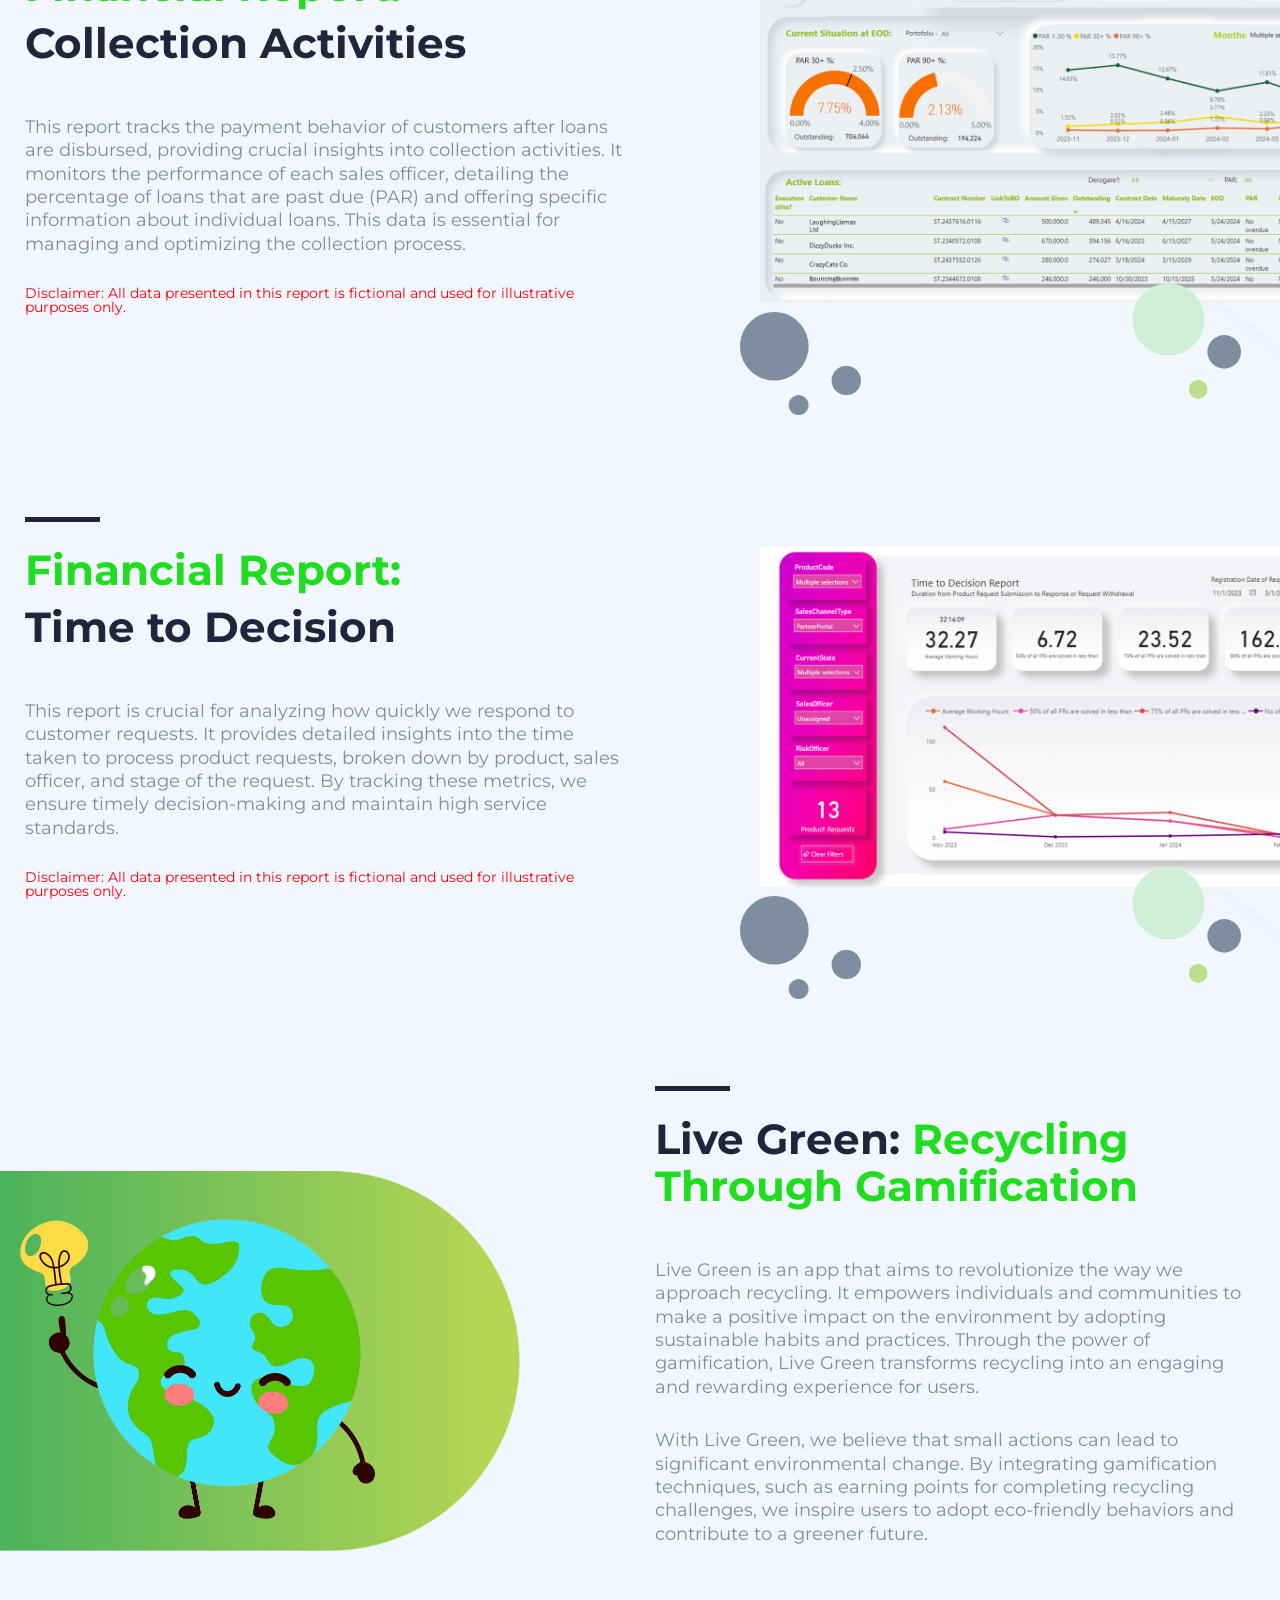
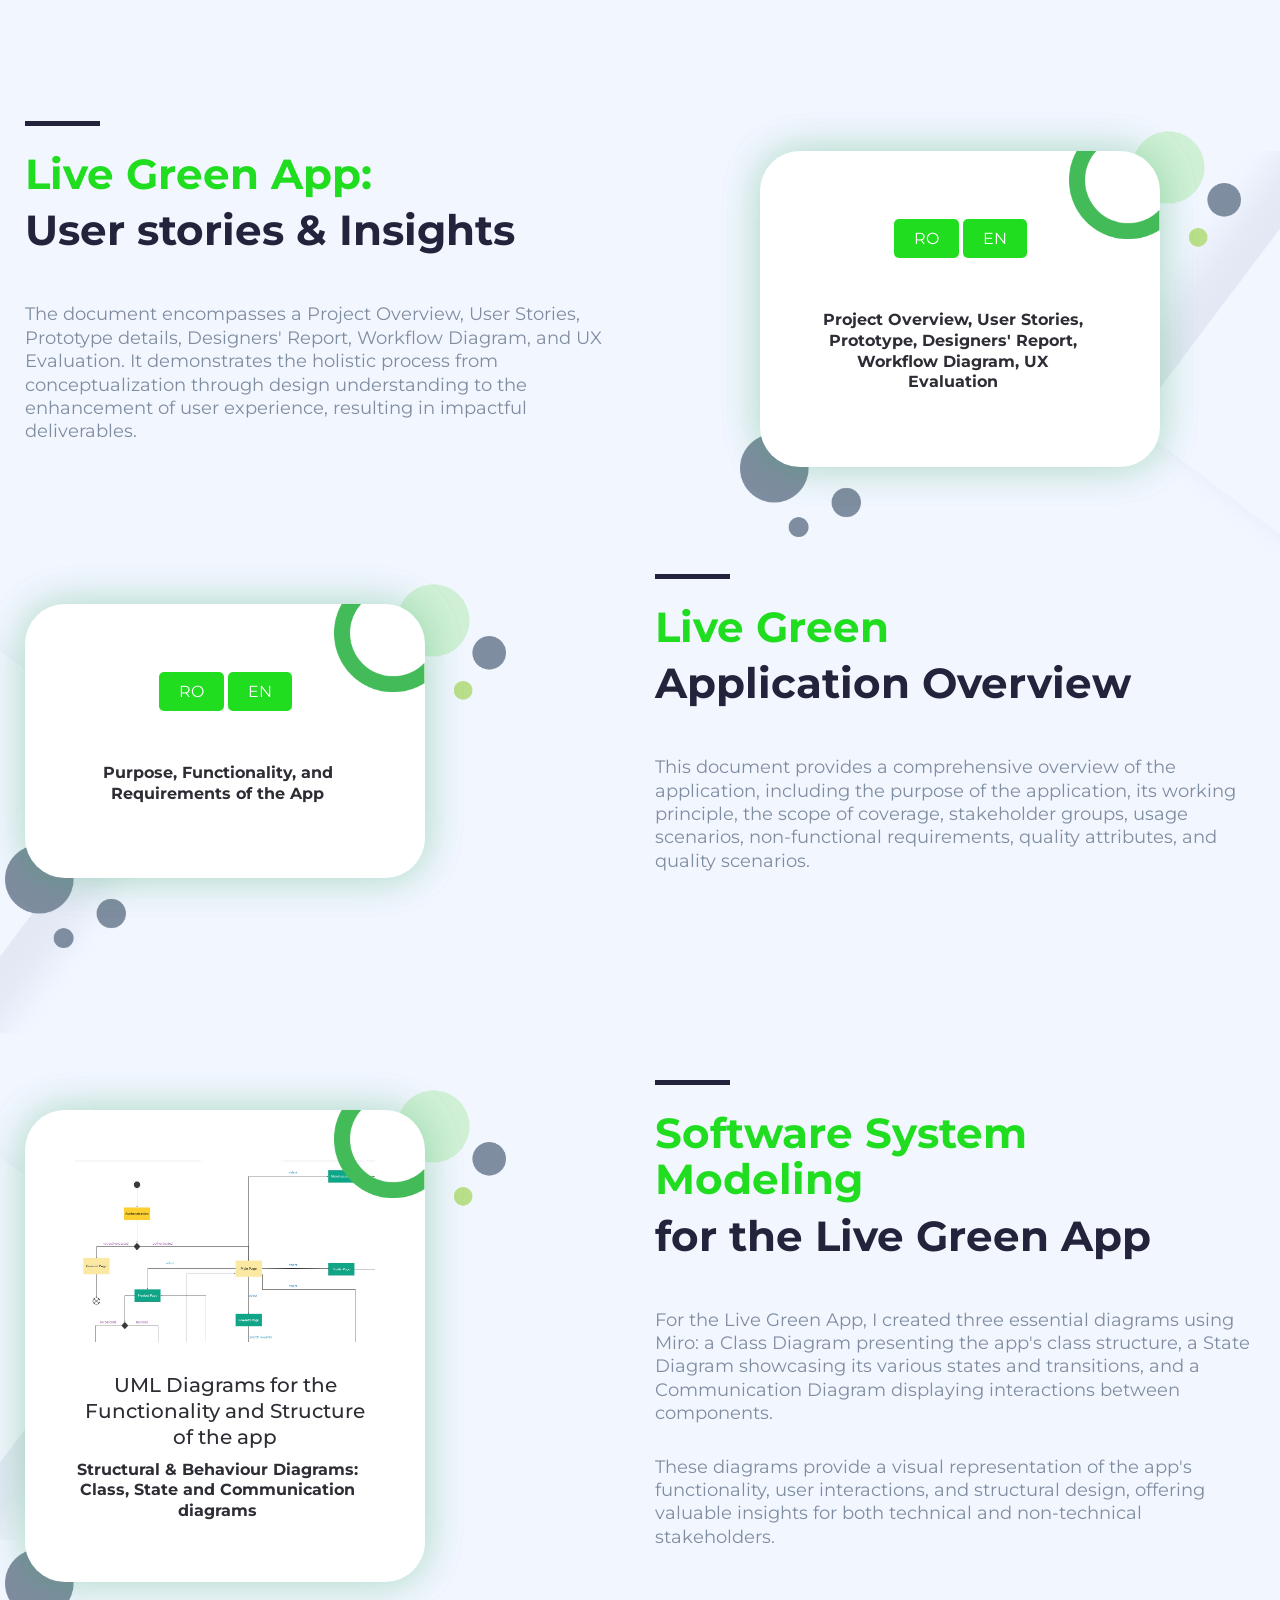
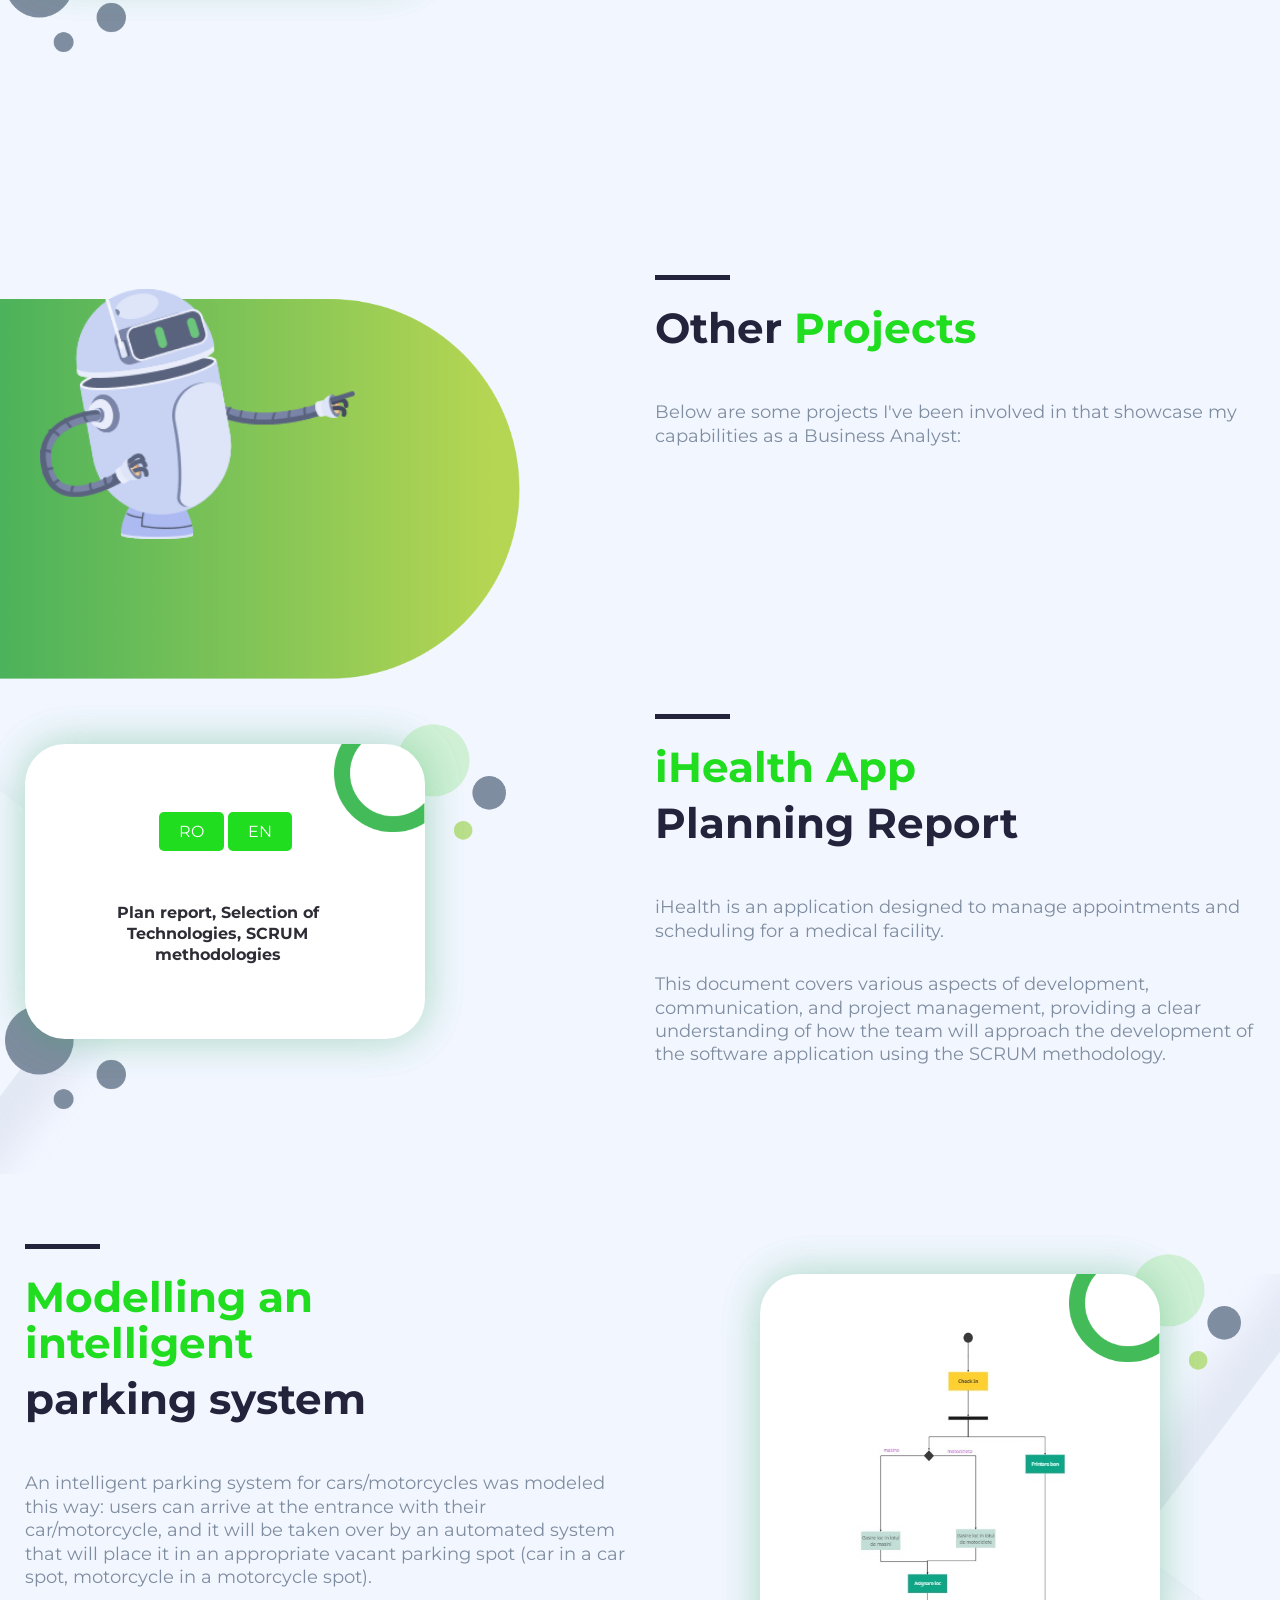
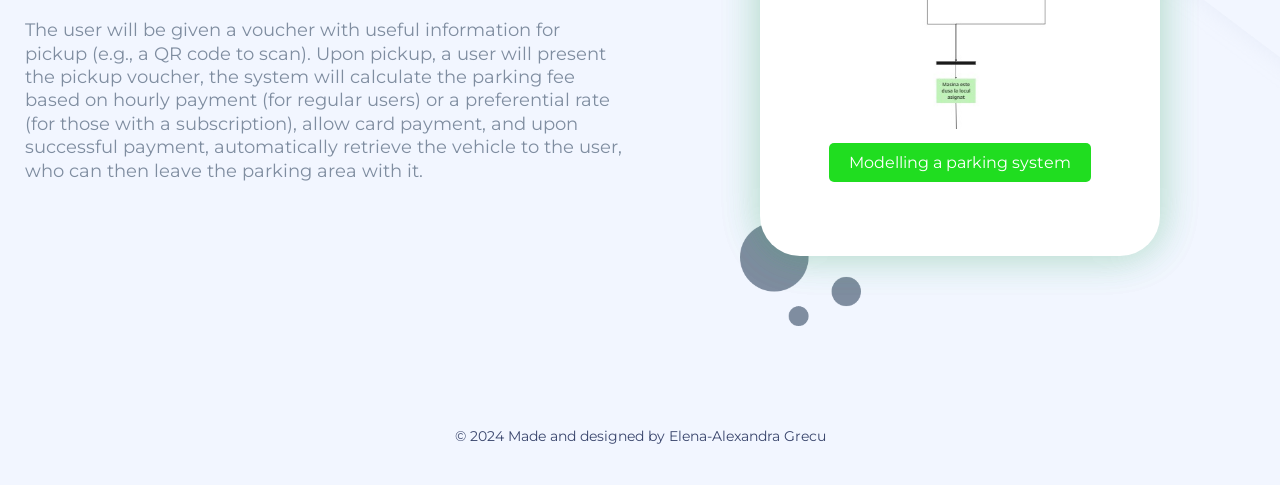
==== commit a4b77824: "Updating CV" ====
--- a/business-analysis.html
+++ b/business-analysis.html
@@ -44,8 +44,8 @@
             </div>
             <div class="col-md-6 hidden-sm hidden-xs col-xs-12">
               <ul class="header-menu-center">
+                <li><a href="business-analysis.html" style="color: #6cc57c;">Business Analysis</a></li>
                 <li><a href="data-science-page.html">Data Science</a></li>
-                <li><a href="business-analysis.html" style="color: #6cc57c;">Business Analysis</a></li>
                 <li><a href="https://alexandragrecu.github.io/accidente-rutiere-din-Romania/" target="_blank">Traffic Accidents Study</a></li>
               </ul>
             </div>
@@ -67,7 +67,7 @@
                   <div id="myLinks">
                     <ul class="header-menu-mobile">
                       <li><a href="data-science-page.html">Data Science</a></li>
-                      <li><a href="business-analysis.html" style="color: #6cc57c;">Business Analysis</a></li>
+                      <li><a href="business-analysis.html" style="color: #88BC08;">Business Analysis</a></li>
                       <li><a href="https://alexandragrecu.github.io/accidente-rutiere-din-Romania/" target="_blank">Traffic Accidents Study</a></li>
                       <li>
                         <a class="login-butto" href="index.html"
@@ -109,6 +109,186 @@
               <div class="col-md-6 col-xs-12 image-container">
                 <img style="max-width:100%; height:430px" src="./assets/images/Picture17.png" alt="">
               </div>
+            </div>
+          </div>
+        </div>
+        <div class="section-3-homepage wow fadeInUp" data-wow-duration="2s">
+          <div class="container">
+            <div class="row">
+              <div class="col-md-6 col-xs-12">
+                <div class="box-text-general">
+                  <div class="title-general-home">
+                    <p class="subtitle-2">Financial Report: </p><span>New Volumes sold</span></a>
+                  </div>
+                  <div class="text-general-home">
+                    This report provides a comprehensive overview of the total loans disbursed over a specified period, detailing the amounts lent, the number of loans issued, and statistical insights by region and product type.</div>
+                    <p style="color:red;">Disclaimer: All data presented in this report is fictional and used for illustrative purposes only.</p>
+                </div>
+              </div>
+              <div class="col-md-1 col-xs-12">
+
+              </div>
+              <div class="col-md-5 col-xs-12">
+                <img class="heyy" style="width:600px; height: 340px;" src="./assets/images/New Volumes.png" alt=""></br>
+                <div class="elements-column">
+                
+                
+                </br>
+              </br> 
+                </br>
+                </div>
+                </div>
+ 
+            </div>
+          </div>
+        </div>
+        <div class="section-3-homepage wow fadeInUp" data-wow-duration="2s">
+          <div class="container">
+            <div class="row">
+              <div class="col-md-6 col-xs-12">
+                <div class="box-text-general">
+                  <div class="title-general-home">
+                    <p class="subtitle-2">Financial Report: </p><span>Leads</span></a>
+                  </div>
+                  <div class="text-general-home">
+                    A lead represents a client who has shown interest in obtaining a loan from us. This report tracks these leads, categorizing them as hot or cold based on their priority, and monitors their journey from initial inquiry to final status. It also provides detailed insights into the performance of sales officers, showing which leads have been contacted, their progression through various stages, and the final outcomes, including loan disbursements. </div>
+                    <p style="color:red;">Disclaimer: All data presented in this report is fictional and used for illustrative purposes only.</p>
+                  </div>
+              </div>
+              <div class="col-md-1 col-xs-12">
+
+              </div>
+              <div class="col-md-5 col-xs-12">
+                <img class="heyy" style="width:600px; height: 340px;" src="./assets/images/Samples - Reports.png" alt=""></br>
+                <div class="elements-column">
+                
+                
+                </br>
+              </br> 
+                </br>
+                </div>
+                </div>
+ 
+            </div>
+          </div>
+        </div>
+        <div class="section-3-homepage wow fadeInUp" data-wow-duration="2s">
+          <div class="container">
+            <div class="row">
+              <div class="col-md-6 col-xs-12">
+                <div class="box-text-general">
+                  <div class="title-general-home">
+                    <p class="subtitle-2">Financial Report: </p><span>Product Requests in Analysis</span></a>
+                  </div>
+                  <div class="text-general-home">
+                    After a lead is contacted by a sales officer, it is converted into a product request application. This report tracks the progress of these requests, providing insights into the number of requests each sales officer has in analysis, their current stage, the number of successful disbursements, and the associated amounts. For Filbo, tracking these metrics is crucial for assessing performance and optimizing operations.</div>
+                    <p style="color:red;">Disclaimer: All data presented in this report is fictional and used for illustrative purposes only.</p>
+                  </div>
+              </div>
+              <div class="col-md-1 col-xs-12">
+
+              </div>
+              <div class="col-md-5 col-xs-12">
+                <img class="heyy" style="width:600px; height: 340px;" src="./assets/images/Dosare in lucru 2.png" alt=""></br>
+                <div class="elements-column">
+                
+                
+                </br>
+              </br> 
+                </br>
+                </div>
+                </div>
+ 
+            </div>
+          </div>
+        </div>
+        <div class="section-3-homepage wow fadeInUp" data-wow-duration="2s">
+          <div class="container">
+            <div class="row">
+              <div class="col-md-6 col-xs-12">
+                <div class="box-text-general">
+                  <div class="title-general-home">
+                    <p class="subtitle-2">Financial Report: </p><span>Budget Tracking</span></a>
+                  </div>
+                  <div class="text-general-home">
+                    This report monitors the monthly budget targets set for each sales officer, providing real-time insights into their progress. It tracks the total amount disbursed, the number of loans issued, and how much remains to reach the target. Additionally, it offers an overview of the cumulative performance from the start of the year to the present.</div>
+                    <p style="color:red;">Disclaimer: All data presented in this report is fictional and used for illustrative purposes only.</p>
+                  </div>
+              </div>
+              <div class="col-md-1 col-xs-12">
+
+              </div>
+              <div class="col-md-5 col-xs-12">
+                <img class="heyy" style="width:600px; height: 340px;" src="./assets/images/Budget Tracking (1).png" alt=""></br>
+                <div class="elements-column">
+                
+                
+                </br>
+              </br> 
+                </br>
+                </div>
+                </div>
+ 
+            </div>
+          </div>
+        </div>
+        <div class="section-3-homepage wow fadeInUp" data-wow-duration="2s">
+          <div class="container">
+            <div class="row">
+              <div class="col-md-6 col-xs-12">
+                <div class="box-text-general">
+                  <div class="title-general-home">
+                    <p class="subtitle-2">Financial Report: </p><span>Collection Activities</span></a>
+                  </div>
+                  <div class="text-general-home">
+                    This report tracks the payment behavior of customers after loans are disbursed, providing crucial insights into collection activities. It monitors the performance of each sales officer, detailing the percentage of loans that are past due (PAR) and offering specific information about individual loans. This data is essential for managing and optimizing the collection process.
+                  </div>
+                  <p style="color:red;">Disclaimer: All data presented in this report is fictional and used for illustrative purposes only.</p></div>
+              </div>
+              <div class="col-md-1 col-xs-12">
+
+              </div>
+              <div class="col-md-5 col-xs-12">
+                <img class="heyy" style="width:600px; height: 340px;" src="./assets/images/Collections (1).png" alt=""></br>
+                <div class="elements-column">
+                
+                
+                </br>
+              </br> 
+                </br>
+                </div>
+                </div>
+ 
+            </div>
+          </div>
+        </div>
+        <div class="section-3-homepage wow fadeInUp" data-wow-duration="2s">
+          <div class="container">
+            <div class="row">
+              <div class="col-md-6 col-xs-12">
+                <div class="box-text-general">
+                  <div class="title-general-home">
+                    <p class="subtitle-2">Financial Report: </p><span>Time to Decision</span></a>
+                  </div>
+                  <div class="text-general-home">
+                    This report is crucial for analyzing how quickly we respond to customer requests. It provides detailed insights into the time taken to process product requests, broken down by product, sales officer, and stage of the request. By tracking these metrics, we ensure timely decision-making and maintain high service standards. </div>
+                </div>
+                <p style="color:red;">Disclaimer: All data presented in this report is fictional and used for illustrative purposes only.</p>
+              </div>
+              <div class="col-md-1 col-xs-12">
+
+              </div>
+              <div class="col-md-5 col-xs-12">
+                <img class="heyy" style="width:600px; height: 340px;" src="./assets/images/Time to yes Report.png" alt=""></br>
+                <div class="elements-column">
+                
+                
+                </br>
+              </br> 
+                </br>
+                </div>
+                </div>
+ 
             </div>
           </div>
         </div>
--- a/assets/css/style2.css
+++ b/assets/css/style2.css
@@ -2064,6 +2064,13 @@
     .hey {
         display: none !important;
     }
+
+    
+    .heyy {
+        width: 100% !important;
+        height: auto !important
+    }
+    
     /* .section-3-homepage .row {
       display: flex;
       flex-direction: column;
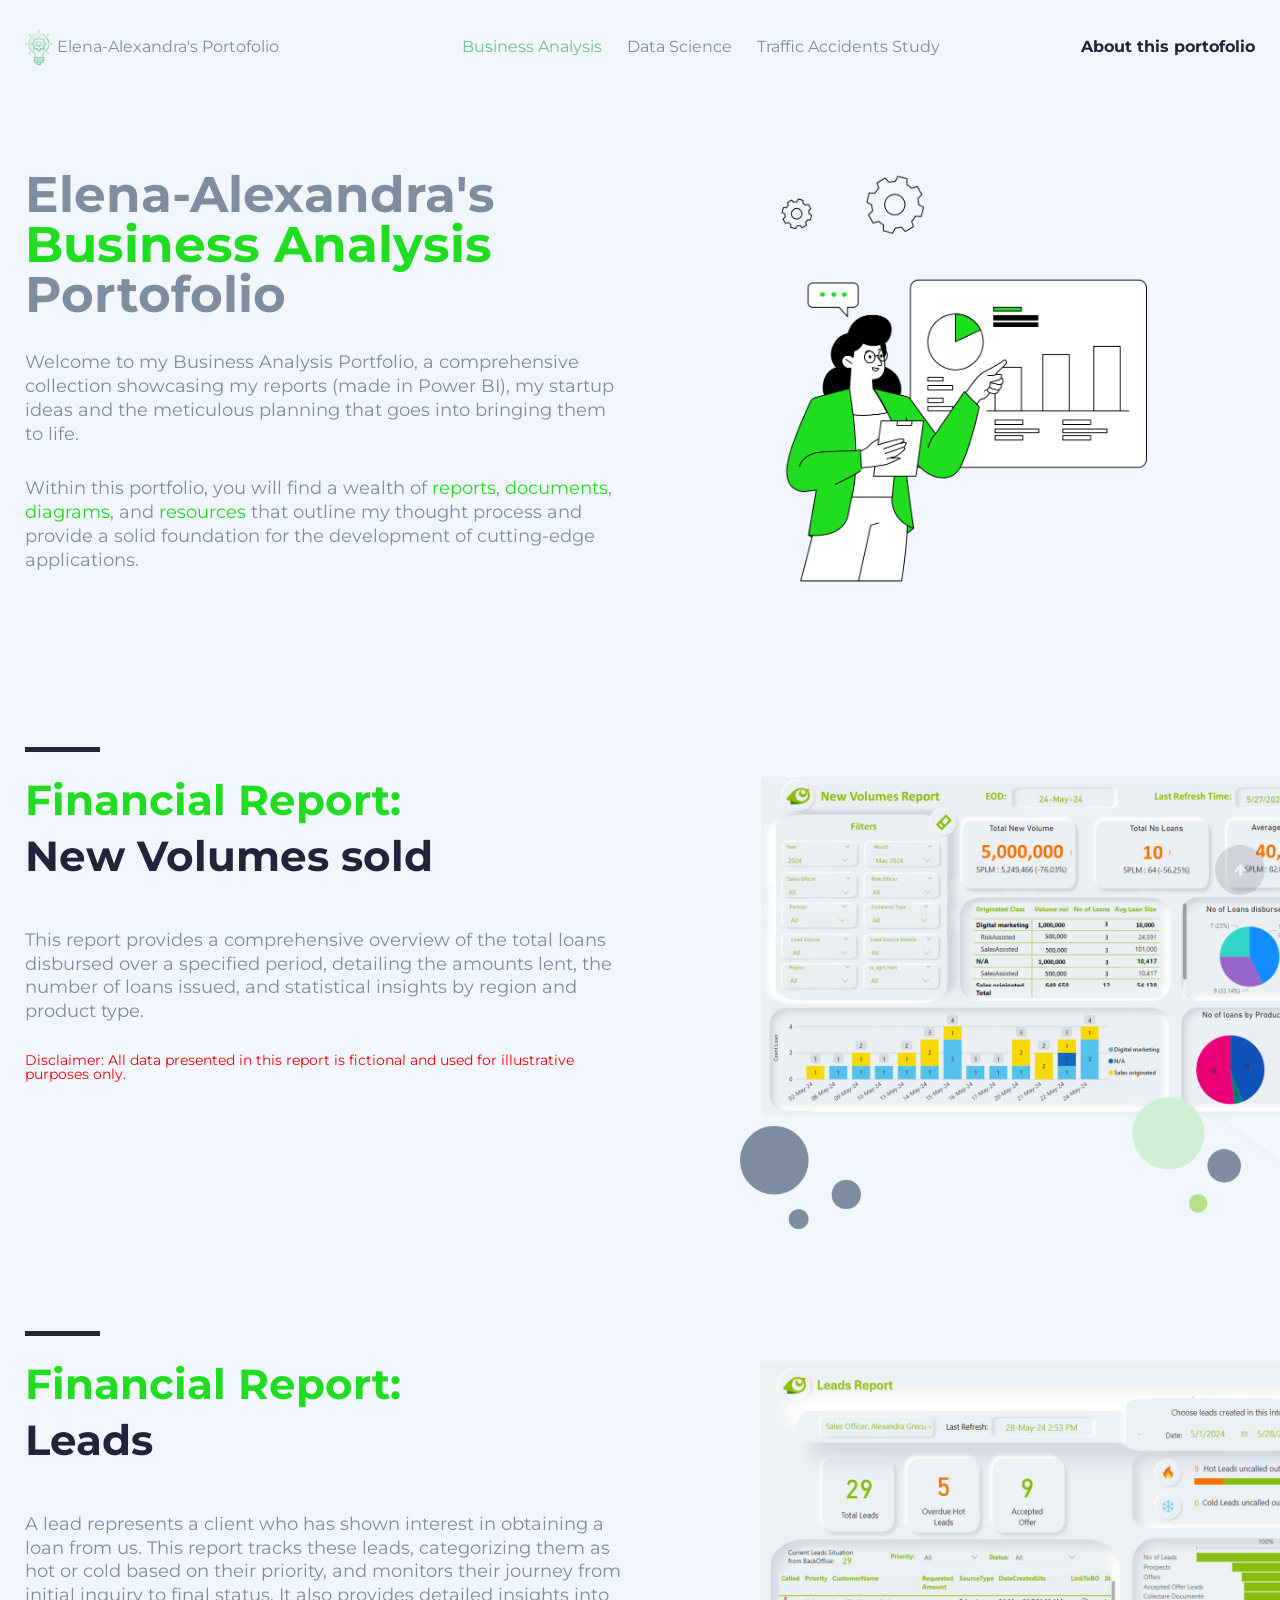
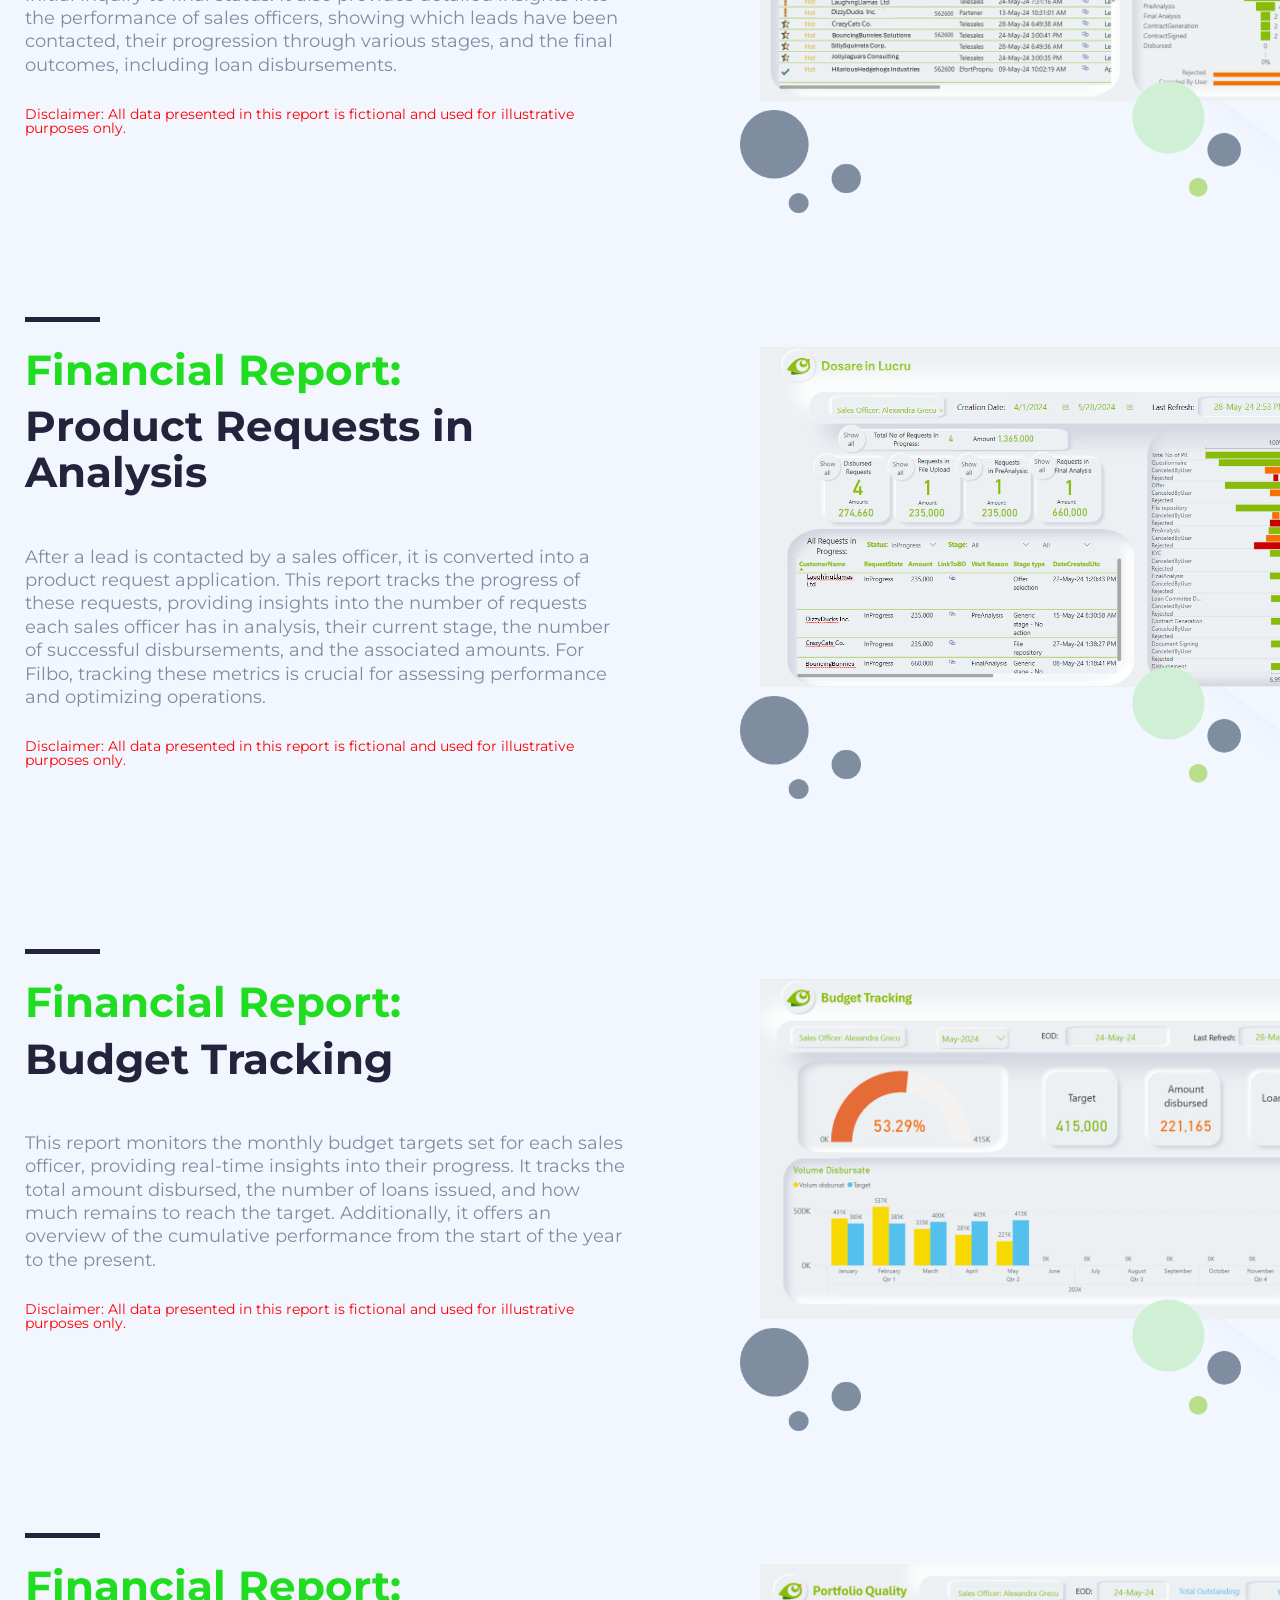
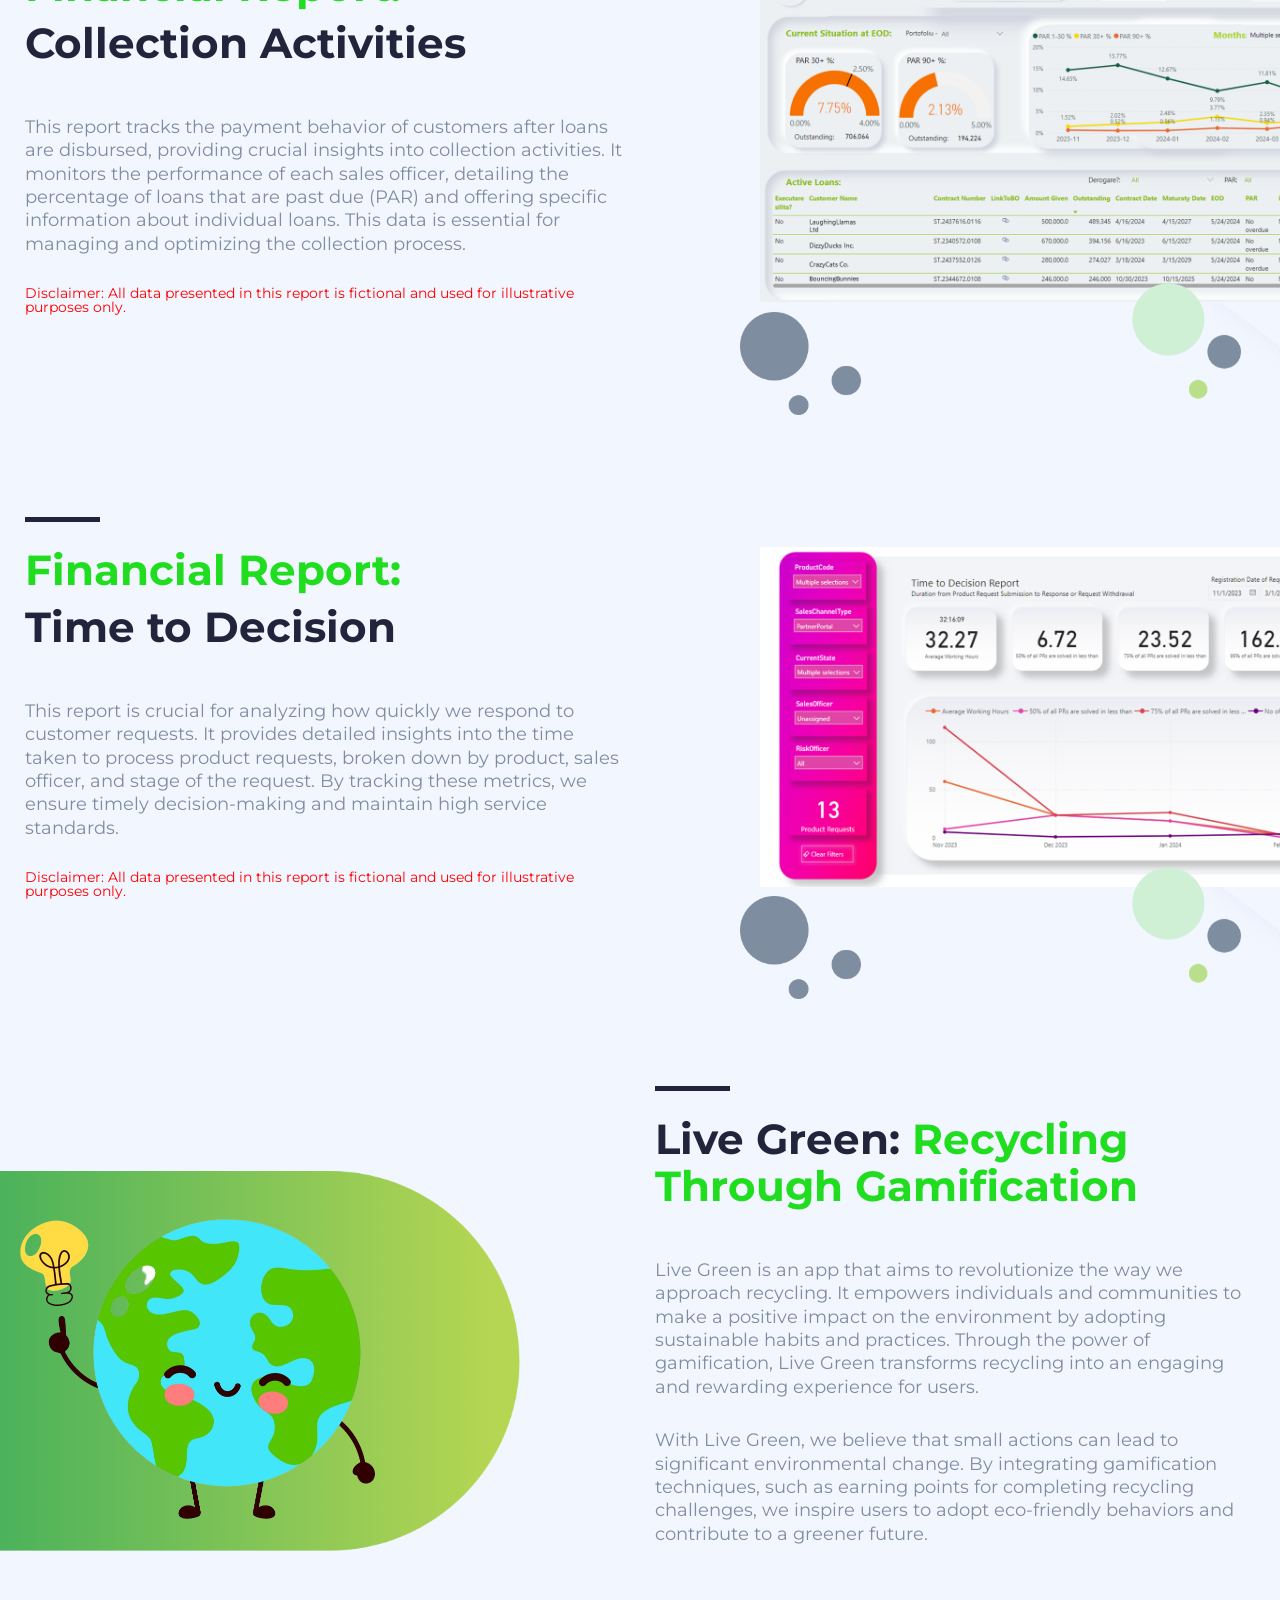
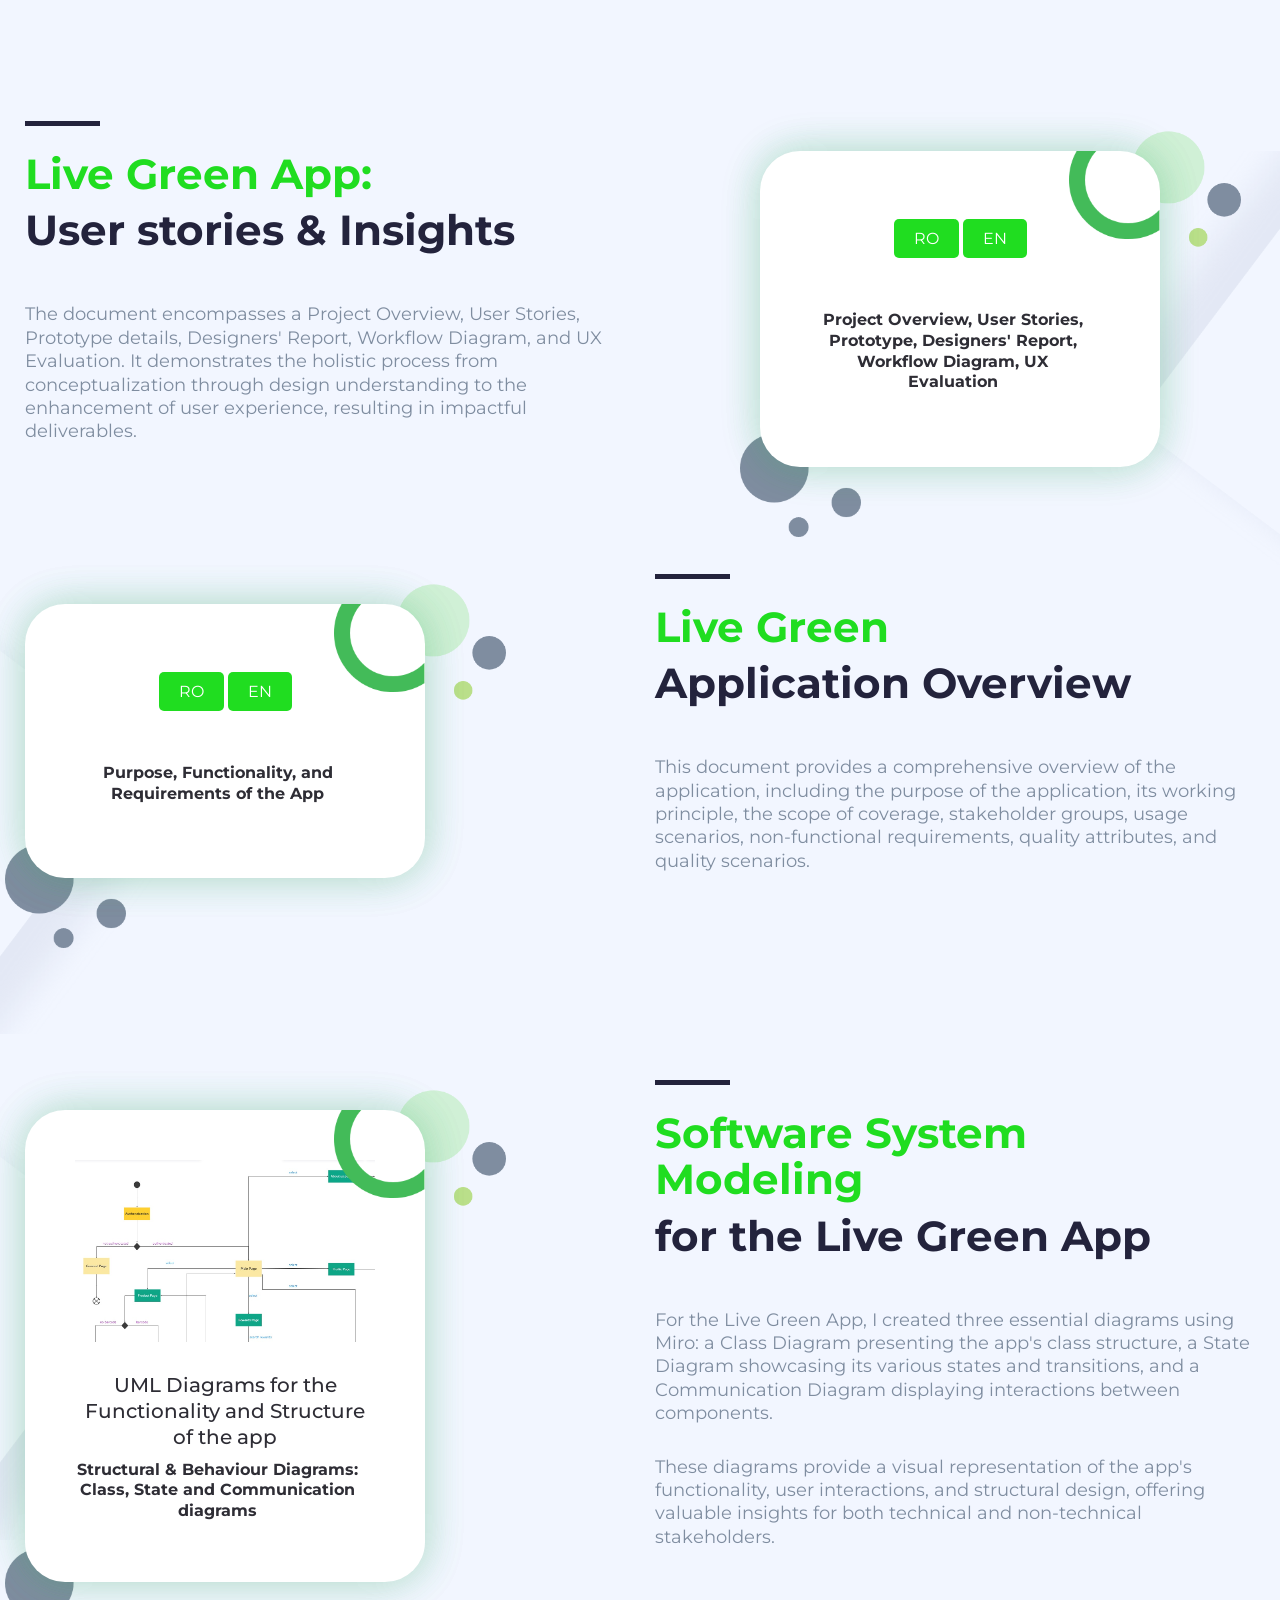
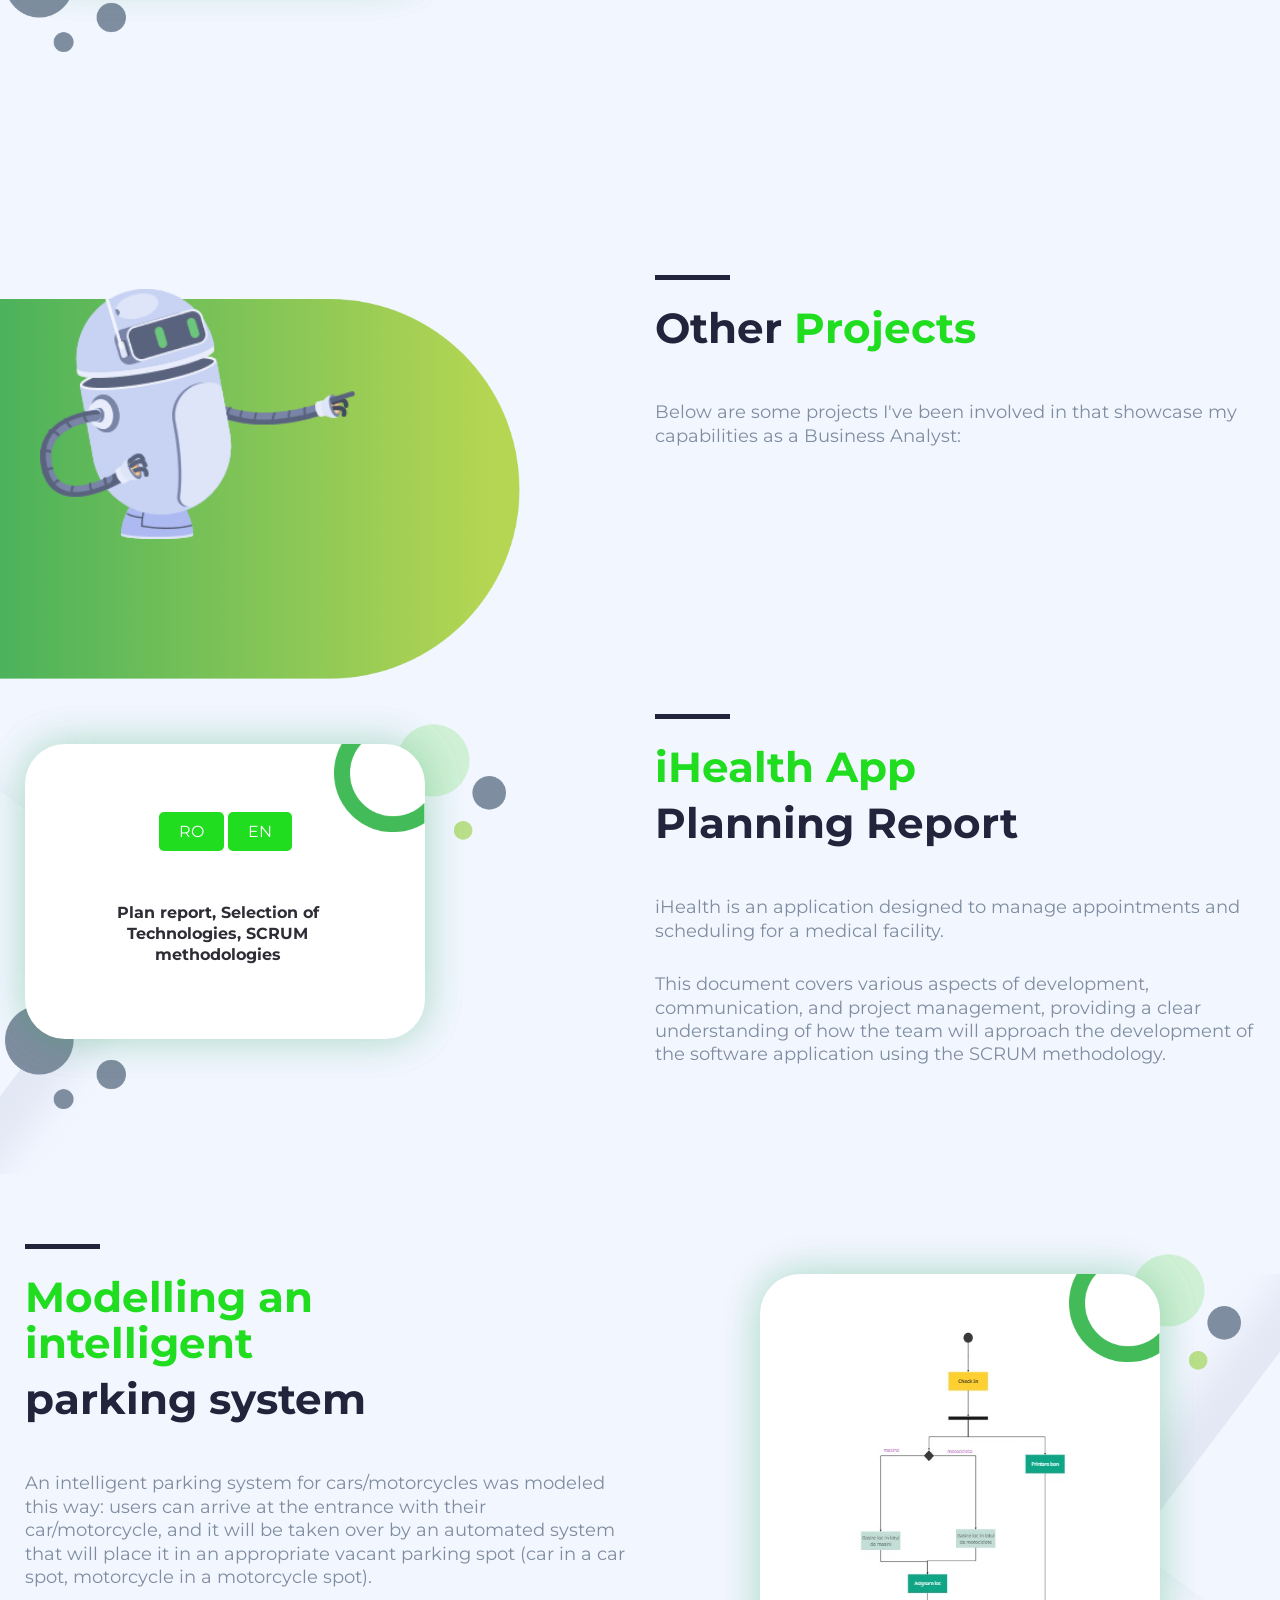
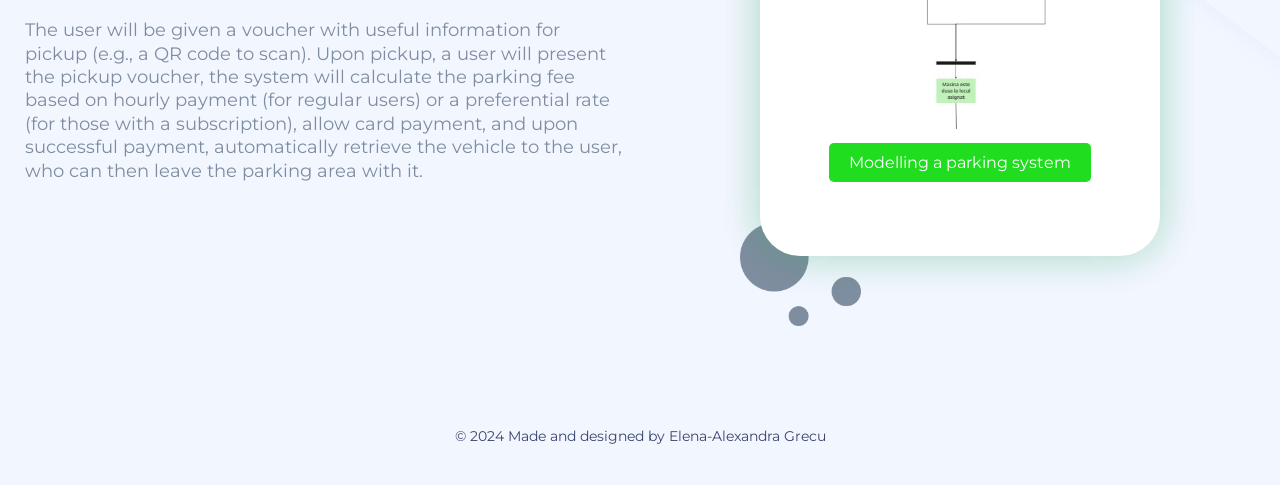
==== commit ddd52b44: "Update business-analysis.html" ====
--- a/business-analysis.html
+++ b/business-analysis.html
@@ -101,10 +101,10 @@
                   <span>Elena-Alexandra's</span> Business Analysis<br> <span>Portofolio</span>
                 </div>
                 <div class="text-section-1-home">
-                  <p>Welcome to my business analysis portfolio, a comprehensive collection showcasing my startup ideas and the meticulous planning that goes into bringing them to life. </p>
+                  <p>Welcome to my Business Analysis Portfolio, a comprehensive collection showcasing my reports (made in Power BI), my startup ideas and the meticulous planning that goes into bringing them to life. </p>
                 </div>
                 <div class="text-section-1-home">
-                  <p>Within this portfolio, you will find a wealth of <span>documents</span>, <span>diagrams</span>, and <span>resources</span> that outline my thought process and provide a solid foundation for the development of cutting-edge applications.</div>
+                  <p>Within this portfolio, you will find a wealth of <span>reports</span>, <span>documents</span>, <span>diagrams</span>, and <span>resources</span> that outline my thought process and provide a solid foundation for the development of cutting-edge applications.</div>
               </div>
               <div class="col-md-6 col-xs-12 image-container">
                 <img style="max-width:100%; height:430px" src="./assets/images/Picture17.png" alt="">
